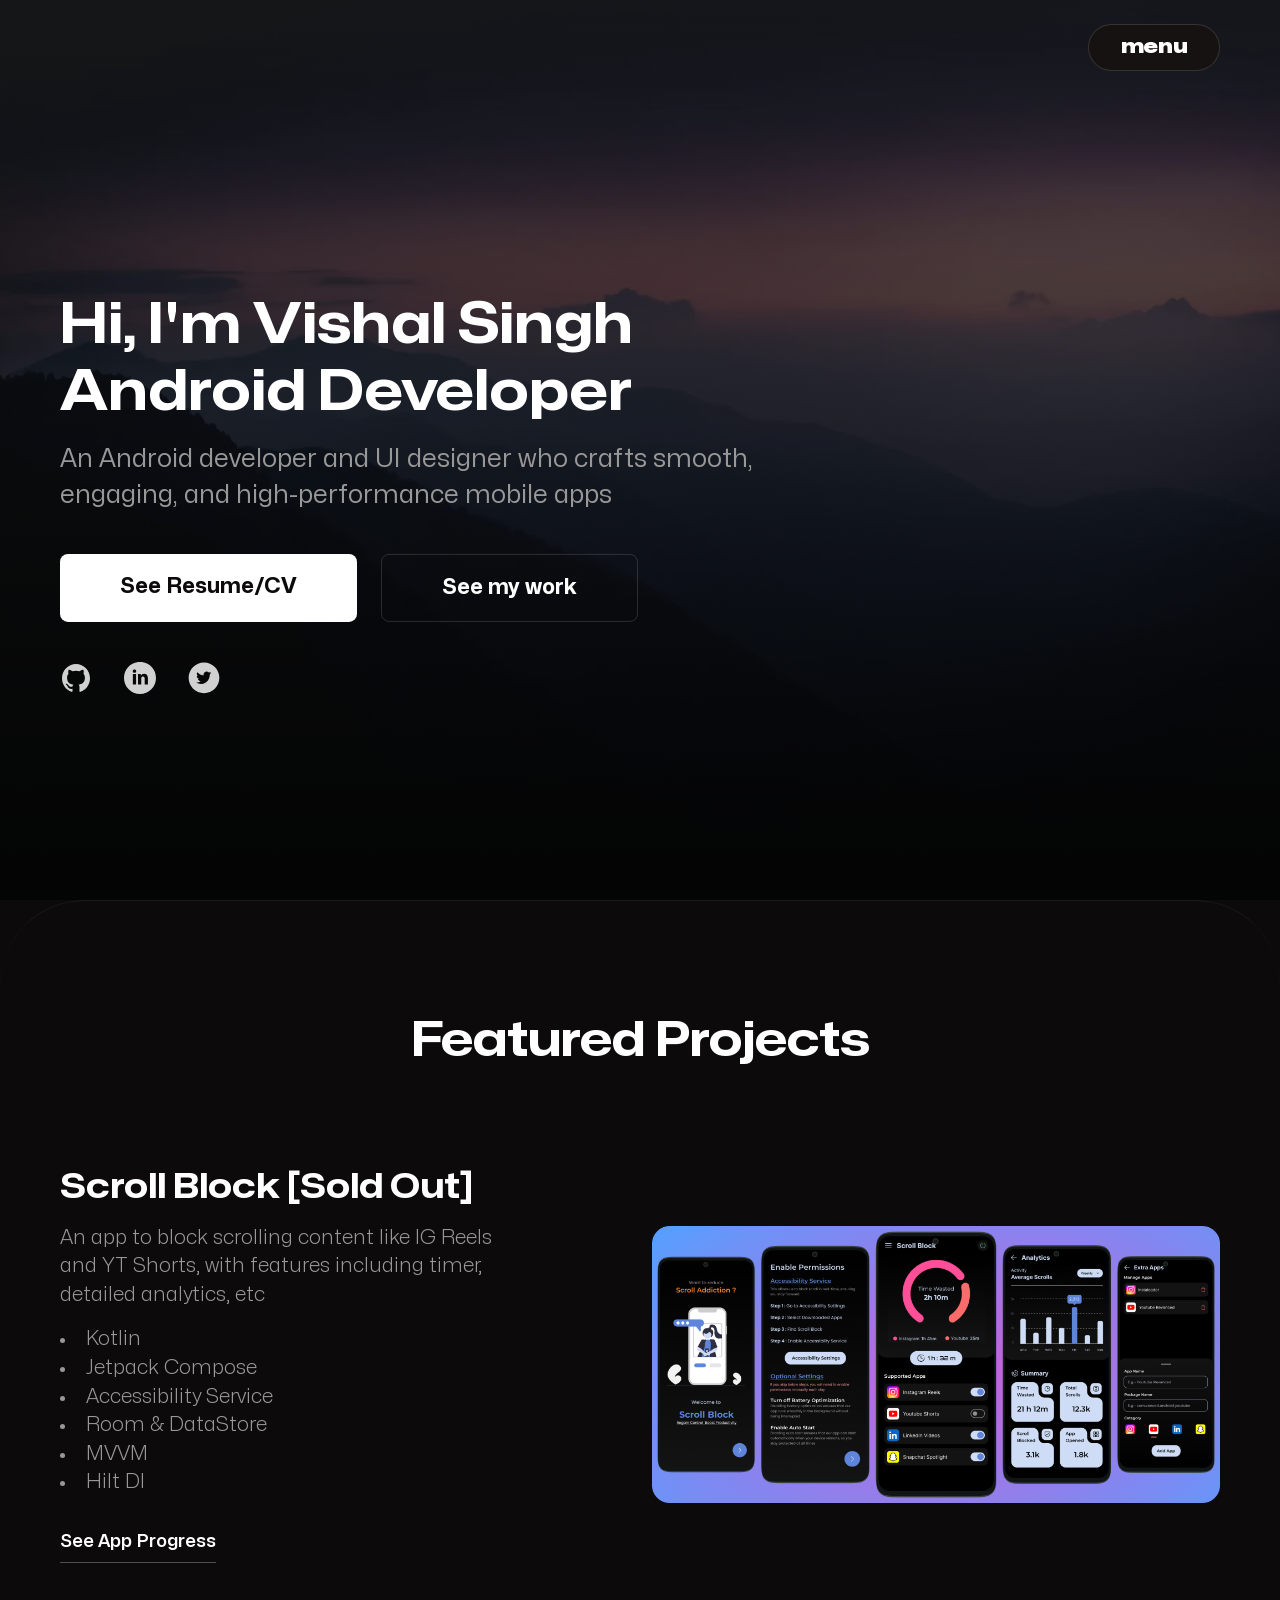
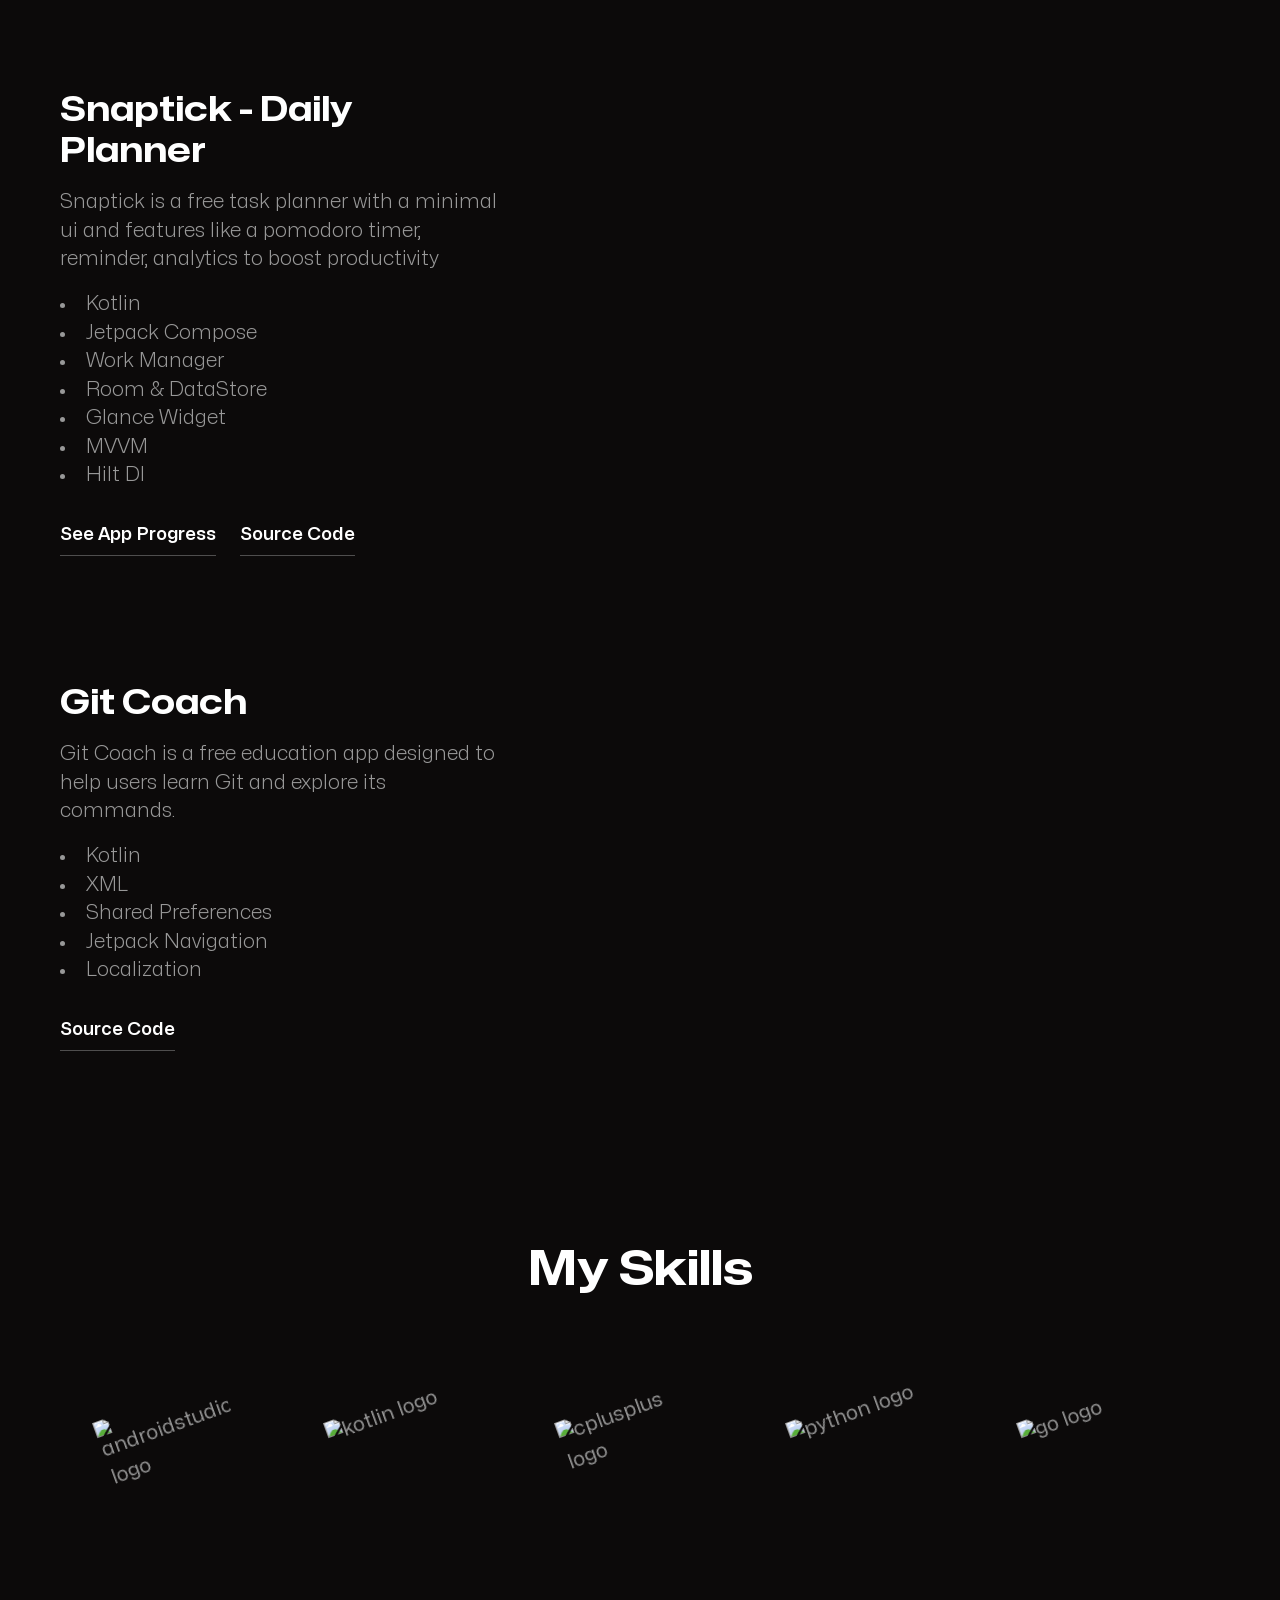
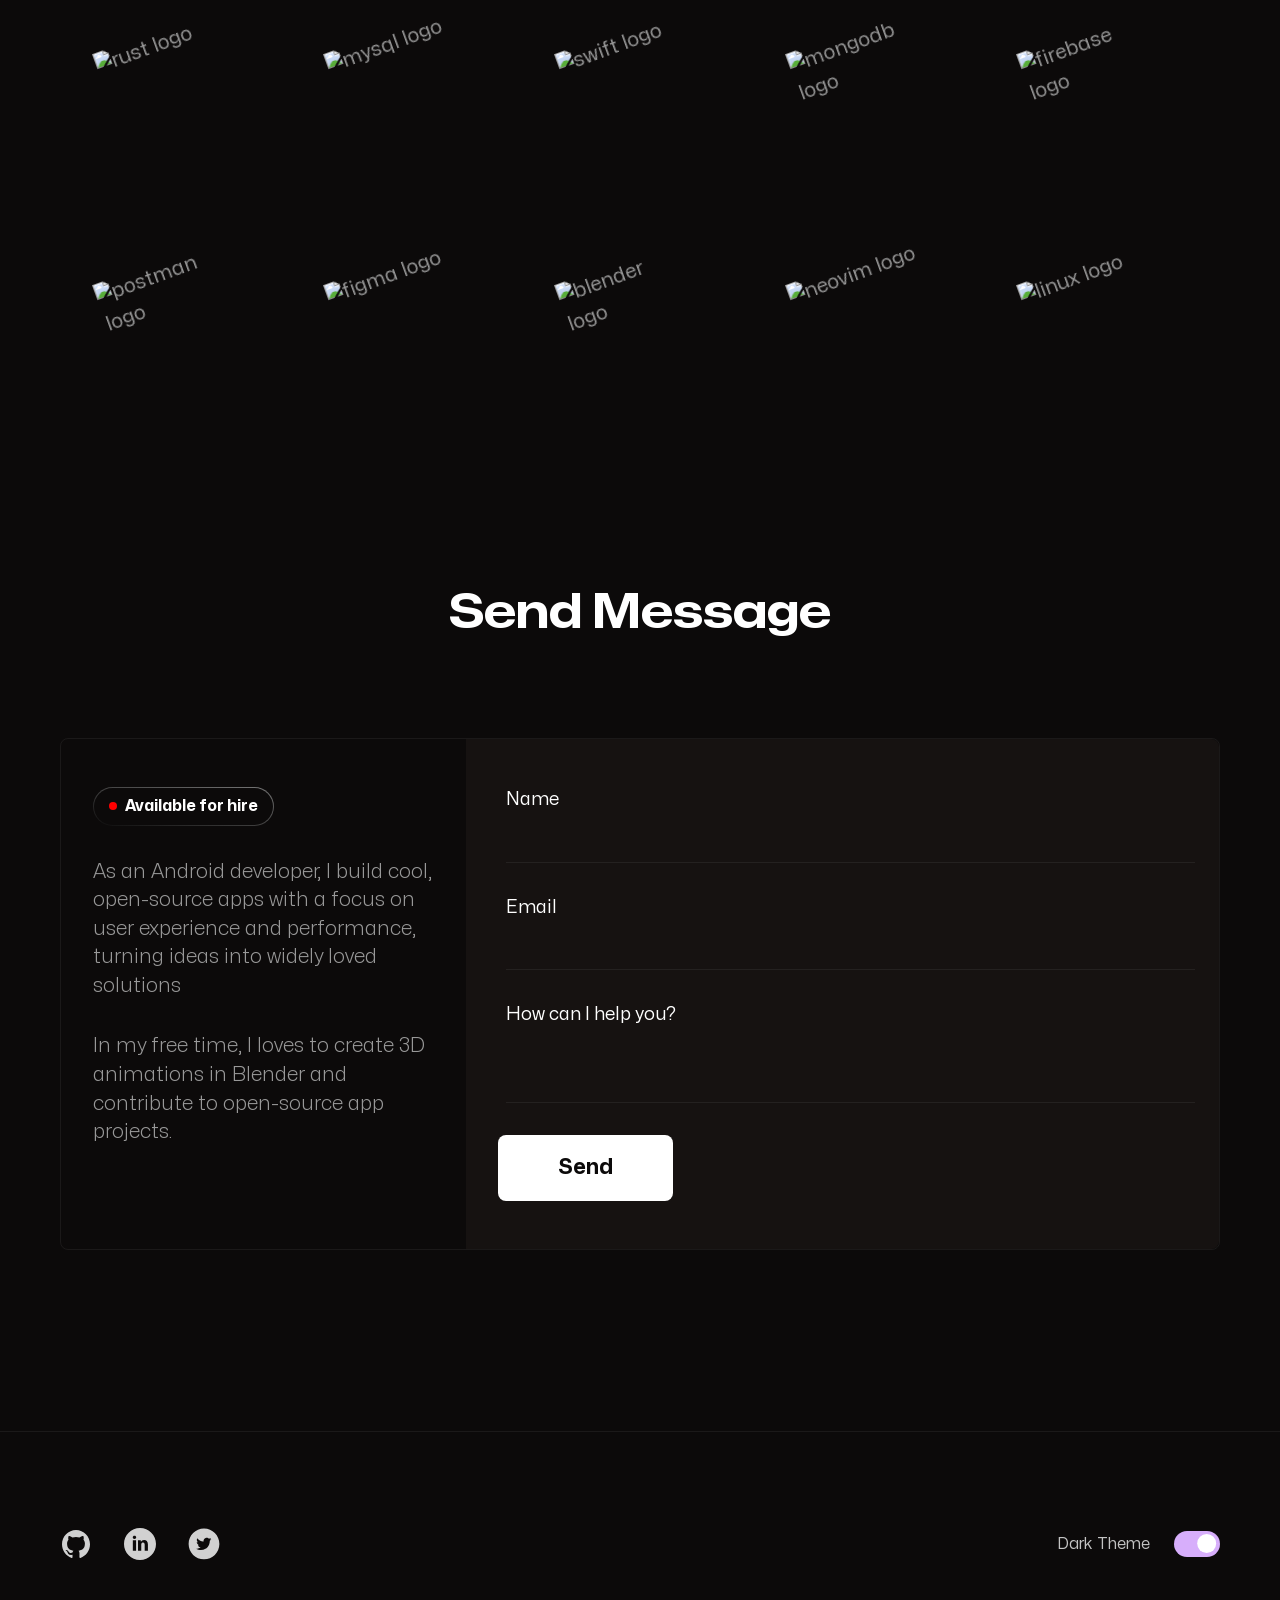
==== index.html @ a9f63077 "fix: social links typo" ====
<!DOCTYPE html>
<html lang="en">

<head>
  <meta charset="UTF-8" />
  <meta http-equiv="X-UA-Compatible" content="IE=edge" />
  <meta name="viewport" content="width=device-width, initial-scale=1.0" />
  <meta name="robots" content="index, follow" />

  <meta name="description"
    content="Welcome to my portfolio website. I'm an Android developer who creates user-friendly and efficient mobile apps. Check out my projects, open-source work, and feel free to contact me for any questions or collaborations" />

  <!-- Google / Search Engine Tags -->
  <meta itemprop="name" content="Vishal Singh's Portfolio">
  <meta itemprop="description"
    content="Welcome to my portfolio website. I'm an Android developer who creates user-friendly and efficient mobile apps. Check out my projects, open-source work, and feel free to contact me for any questions or collaborations">
  <meta itemprop="image" content="assets/images/sharing-card.png">

  <!-- Facebook Meta Tags -->
  <meta property="og:url" content="https://vishal2376.me">
  <meta property="og:type" content="website">
  <meta property="og:title" content="Vishal Singh's Portfolio">
  <meta property="og:description"
    content="Welcome to my portfolio website. I'm an Android developer who creates user-friendly and efficient mobile apps. Check out my projects, open-source work, and feel free to contact me for any questions or collaborations">
  <meta property="og:image" content="assets/images/sharing-card.png">

  <!-- Twitter Meta Tags -->
  <meta name="twitter:card" content="summary_large_image">
  <meta name="twitter:title" content="Vishal Singh's Portfolio">
  <meta name="twitter:description"
    content="Welcome to my portfolio website. I'm an Android developer who creates user-friendly and efficient mobile apps. Check out my projects, open-source work, and feel free to contact me for any questions or collaborations">
  <meta name="twitter:image" content="assets/images/sharing-card.png">

  <link rel="shortcut icon" href="assets/images/favicons.png" type="image/png" />

  <!-- Preloading fonts for better performance -->
  <link rel="preload" href="assets/fonts/Mona-Sans.woff2" as="font" type="font/woff2" crossorigin />

  <link rel="stylesheet" href="style.css" />
  <script src="script.js" defer></script>

  <title>Vishal Singh's Portfolio</title>
</head>

<body>

  <script>
    const theme = localStorage.getItem("theme") || "dark";
    document.body.classList.add(theme);
  </script>

  <header class="header">
    <div class="menu-btn-container">
      <div class="container">
        <button type="button" class="menu-btn">menu</button>
      </div>
    </div>

    <nav class="nav hidden">
      <ol class="nav-items">
        <li class="nav-item"><a href="#">Home</a></li>
        <li class="nav-item"><a href="#work">Featured Projects</a></li>
        <li class="nav-item"><a href="#skills">My Skills</a></li>
        <li class="nav-item"><a href="https://drive.google.com/file/d/1Foq29_DpLwx5C5T_tKDDqcuElbkwkMHK/view?usp=sharing" target="_blank">Resume/CV</a></li>
        <li class="nav-item">
          <a href="#contact" data-focused="last-focused">Contact</a>
        </li>
      </ol>
    </nav>

    <div class="container">
      <div class="header-textbox">
        <h1 class="h1">
          <span>Hi, I'm Vishal Singh</span>
          <span>Android Developer</span>
        </h1>

        <p class="header-text">
          An Android developer and UI designer who crafts smooth, engaging, and high-performance mobile apps
        </p>

        <div class="header-btns">
          <a href="https://drive.google.com/file/d/1Foq29_DpLwx5C5T_tKDDqcuElbkwkMHK/view?usp=sharing" target="_blank" class="btn btn-cta" download>See Resume/CV</a>
          <a href="#work" class="btn btn-secondary">See my work</a>
        </div>
        <p class="header-text">
        <nav>
          <ol class="footer-links">
            <li class="footer-link">
              <a title="GitHub" href="https://github.com/vishal2376" target="_blank" rel="noopener"><img loading="lazy"
                  src="assets/images/social-links/github.svg" alt="GitHub" /></a>
            </li>
            <li class="footer-link">
              <a title="Linkedin" href="https://www.linkedin.com/in/vishal2376/" target="_blank" rel="noopener"><img
                  loading="lazy" src="assets/images/social-links/linkedin.svg" alt="Linkedin" /></a>
            </li>
            <li class="footer-link">
              <a title="Twitter" href="https://x.com/vishal2376" target="_blank" rel="noopener"><img loading="lazy"
                  src="assets/images/social-links/twitter.svg" alt="Twitter" /></a>
            </li>
          </ol>
        </nav>
        </p>
      </div>
    </div>
  </header>

  <main>
    <section class="work">
      <div class="container">
        <h2 class="h2" id="work">Featured Projects</h2>
        <div class="work-boxes">
          <div class="work-box">
            <div class="work-textbox">
              <h3 class="h3">Scroll Block [Sold Out]</h3>
              <p class="work-text">
                An app to block scrolling content like IG Reels and YT Shorts, with features including timer, detailed
                analytics, etc
              </p>
              <ol class="work-technologies">
                <li>Kotlin</li>
                <li>Jetpack Compose</li>
                <li>Accessibility Service</li>
                <li>Room & DataStore</li>
                <li>MVVM</li>
                <li>Hilt DI</li>
              </ol>
              <div class="work-links">
                <a href="https://x.com/scrollblockapp" target="_blank" rel="noopener" class="link">See App Progress</a>
              </div>
            </div>
            <picture class="work-img">
              <img loading="lazy" src="assets/images/work/scrollblock_banner.png" alt="Scroll Block" />
            </picture>
          </div>

          <div class="work-box">
            <div class="work-textbox">
              <h3 class="h3">Snaptick - Daily Planner</h3>
              <p class="work-text">Snaptick is a free task planner with a minimal ui and features like a pomodoro timer,
                reminder, analytics to boost productivity
              </p>
              <ol class="work-technologies">
                <li>Kotlin</li>
                <li>Jetpack Compose</li>
                <li>Work Manager</li>
                <li>Room & DataStore</li>
                <li>Glance Widget</li>
                <li>MVVM</li>
                <li>Hilt DI</li>
              </ol>
              <div class="work-links">
                <a href="https://x.com/snaptickapp" target="_blank" rel="noopener" class="link">See App Progress</a>
                <a href="https://github.com/vishal2376/snaptick" target="_blank" rel="noopener" class="link">Source
                  Code</a>
              </div>
            </div>
            <picture class="work-img">
              <img loading="lazy" src="assets/images/work/snaptick_banner.png" alt="Snaptick" />
            </picture>
          </div>

          <div class="work-box">
            <div class="work-textbox">
              <h3 class="h3">Git Coach</h3>
              <p class="work-text">
                Git Coach is a free education app designed to help users learn Git and explore its commands.
              </p>
              <ol class="work-technologies">
                <li>Kotlin</li>
                <li>XML</li>
                <li>Shared Preferences</li>
                <li>Jetpack Navigation</li>
                <li>Localization</li>
              </ol>
              <div class="work-links">
                <a href="https://github.com/vishal2376/git-coach" target="_blank" rel="noopener" class="link">Source
                  Code</a>
              </div>
            </div>
            <picture class="work-img">
              <img loading="lazy" src="assets/images/work/gitcoach_banner.png" alt="Git Coach" />
            </picture>
          </div>
        </div>
      </div>
    </section>

    <section class="skills">
      <div class="container">
        <h2 class="h2" id="skills">My Skills</h2>
        <div class="skills-imgs">
          <img src="https://skillicons.dev/icons?i=androidstudio" alt="androidstudio logo" class="skills-img"
            loading="lazy" title="Android Studio">
          <img src="https://skillicons.dev/icons?i=kotlin" alt="kotlin logo" class="skills-img" loading="lazy"
            title="Kotlin">
          <img src="https://skillicons.dev/icons?i=cpp" alt="cplusplus logo" class="skills-img" loading="lazy"
            title="C++">
          <img src="https://skillicons.dev/icons?i=py" alt="python logo" class="skills-img" loading="lazy"
            title="Python">
          <img src="https://skillicons.dev/icons?i=go" alt="go logo" class="skills-img" loading="lazy" title="Go">
          <img src="https://skillicons.dev/icons?i=rust" alt="rust logo" class="skills-img" loading="lazy" title="Rust">
          <img src="https://skillicons.dev/icons?i=mysql" alt="mysql logo" class="skills-img" loading="lazy"
            title="MySQL">
          <img src="https://skillicons.dev/icons?i=swift" alt="swift logo" class="skills-img" loading="lazy"
            title="Swift">
          <img src="https://skillicons.dev/icons?i=mongodb" alt="mongodb logo" class="skills-img" loading="lazy"
            title="MongoDB">
          <img src="https://skillicons.dev/icons?i=firebase" alt="firebase logo" class="skills-img" loading="lazy"
            title="Firebase">
          <img src="https://skillicons.dev/icons?i=postman" alt="postman logo" class="skills-img" loading="lazy"
            title="Postman">
          <img src="https://skillicons.dev/icons?i=figma" alt="figma logo" class="skills-img" loading="lazy"
            title="Figma">
          <img src="https://skillicons.dev/icons?i=blender" alt="blender logo" class="skills-img" loading="lazy"
            title="Blender">
          <img src="https://skillicons.dev/icons?i=neovim" alt="neovim logo" class="skills-img" loading="lazy"
            title="Neovim">
          <img src="https://skillicons.dev/icons?i=linux" alt="linux logo" class="skills-img" loading="lazy"
            title="Linux">
        </div>
      </div>
    </section>


    <section class="contact">
      <div class="container">
        <h2 class="h2" id="contact">Send Message</h2>
        <div class="contact-content">
          <div class="contact-textbox">
            <strong href="#" class="hire-alert">
              <span class="indicator"></span>
              Available for hire
            </strong>
            <p class="contact-text">
              As an Android developer, I build cool, open-source apps with a focus on user experience and performance,
              turning ideas into widely loved solutions
            </p>
            <p class="contact-text">
              In my free time, I loves to create 3D animations in Blender and contribute to open-source app projects.
            </p>

          </div>
          <form action="https://formspree.io/f/xldrnpnk" method="POST" class="contact-form">
            <div class="form-field">
              <label for="name">Name</label>
              <input type="text" name="name" id="name" required />
            </div>
            <div class="form-field">
              <label for="email">Email</label>
              <input type="email" name="email" id="email" required inputmode="email" />
            </div>
            <div class="form-field">
              <label for="message">How can I help you?</label>
              <textarea name="message" id="message" required></textarea>
            </div>
            <button type="submit" class="btn btn-cta">Send</button>
          </form>
        </div>
      </div>
    </section>
  </main>

  <footer class="footer">
    <div class="container">
      <div class="footer-content">
        <nav>
          <ol class="footer-links">
            <li class="footer-link">
              <a title="GitHub" href="https://github.com/vishal2376" target="_blank" rel="noopener"><img loading="lazy"
                  src="assets/images/social-links/github.svg" alt="GitHub" /></a>
            </li>
            <li class="footer-link">
              <a title="Linkedin" href="https://www.linkedin.com/in/vishal2376/" target="_blank" rel="noopener"><img
                  loading="lazy" src="assets/images/social-links/linkedin.svg" alt="Linkedin" /></a>
            </li>
            <li class="footer-link">
              <a title="Twitter" href="https://x.com/vishal2376" target="_blank" rel="noopener"><img loading="lazy"
                  src="assets/images/social-links/twitter.svg" alt="Twitter" /></a>
            </li>
          </ol>
        </nav>
        <label class="theme-switch" for="theme-switch">
          <span>Dark Theme</span>
          <input type="checkbox" id="theme-switch" role="switch" />
        </label>
      </div>
    </div>
  </footer>
</body>

</html>
---- style.css ----
/* --------------------------------- */
/* ----- Basic Setup -----*/
/* --------------------------------- */

@font-face {
  font-family: "Mona Sans";
  src: url("assets/fonts/Mona-Sans.woff2") format("woff2 supports variations"),
    url("assets/fonts/Mona-Sans.woff2") format("woff2-variations");
  font-display: swap;
  font-weight: 200 900;
  font-stretch: 75% 125%;
}

:root {
  --h1: 3.5rem;
  --h2: 3rem;
  --h3: 2.145rem;
  --h4: 1.5rem;
  --text-large: 1.6rem;
  --text-medium: 1.275rem;
  --text-small: 1.125rem;

  --gradient-brand: radial-gradient(at 60% 40%,
      rgba(0, 0, 0, 0.95) 0px,
      rgba(0, 0, 0, 0.85) 50%),
    radial-gradient(at 50% 80%, rgba(0, 0, 255, 0.5) 0px, transparent 50%),
    radial-gradient(at 70% 30%, rgba(0, 51, 102, 0.6) 0px, transparent 50%),
    radial-gradient(at 20% 60%, rgba(0, 0, 102, 0.5) 0px, transparent 50%),
    radial-gradient(at 80% 10%, rgba(0, 102, 204, 0.4) 0px, transparent 50%),
    radial-gradient(at 40% 50%, rgba(0, 153, 255, 0.4) 0px, transparent 50%),
    radial-gradient(at 60% 20%, rgba(0, 76, 153, 0.5) 0px, transparent 50%);
  --easing: cubic-bezier(0.86, 0, 0.07, 1);


  --site-max-width: 1280px;
  --gutter-nano: 0.5rem;
  --gutter-micro: 1rem;
  --gutter-x-small: 1.5rem;
  --gutter-small: 2rem;
  --gutter-medium: 2.5rem;
  --gutter-large: 3rem;
  --gutter-x-large: 6rem;
  --gutter-huge: 12rem;

  --scroll-padding: 4.375rem;
  --radius: 85px;
}

body.dark {
  --bg-color-primary: #0c0a0a;
  --bg-color-secondary: #161211;
  --important: #fff;
  --sub: #c3c3c3;
  --body: #989898;
  --border: #c0c0c015;
  --border-dark: #c0c0c02f;
  --gradient-border: linear-gradient(to left bottom, #777, #0e0d0d);
  --shadow: 0 1rem 1rem #00000040;
}

body.light {
  --bg-color-primary: #fbfbfb;
  --bg-color-secondary: #ffffff;
  --important: #000;
  --sub: #111;
  --body: #585b63;
  --border: #62626234;
  --border-dark: #5e5e5e1f;
  --gradient-border: linear-gradient(to left bottom, #000000c6, #0e0d0d00);
  --shadow: 0 1rem 1rem rgba(0, 0, 0, 0.25);
}

*,
*::after,
*::before {
  margin: 0;
  padding: 0;
  box-sizing: inherit;
}

html {
  font-family: "Mona Sans", sans-serif;
  box-sizing: border-box;
  scroll-padding-top: var(--scroll-padding);
}

@media (max-width: 1200px) {
  html {
    font-size: 90%;
  }
}

@media (max-width: 645px) {
  html {
    font-size: 80%;
  }
}

body {
  font-size: var(--text-medium);
  color: var(--body);
  background-color: var(--bg-color-primary);
  line-height: 1.4;
  text-rendering: optimizeLegibility;
  overflow-x: hidden;
}

/* Improve media defaults */

picture,
svg,
img {
  display: block;
  max-inline-size: 100%;
  object-fit: contain;
}

textarea {
  resize: none;
}

/* --------------------------------- */
/* ----- Typography -----*/
/* --------------------------------- */

input,
textarea,
button {
  font: inherit;
}

p,
h1,
h2,
h3,
.h4 {
  overflow-wrap: break-word;
}

h1,
h2,
h3,
.h4 {
  font-stretch: 125%;
  line-height: 1.2;
  color: var(--important);
}

.h1 {
  font-size: var(--h1);
}

.h2 {
  font-size: var(--h2);
  text-align: center;
}

.h3 {
  font-size: var(--h3);
}

.h4 {
  font-size: var(--h4);
}

@media (max-width: 845px) {
  :root {
    --h1: 2.845rem;
    --h2: 2.45rem;
    --h3: 1.85rem;
  }
}

@media (max-width: 700px) {
  :root {
    --h1: 2.545rem;
  }
}

@media (max-width: 545px) {
  :root {
    --h1: 2.4rem;
    --text-large: 1.5rem;
  }
}

@media (max-width: 485px) {
  :root {
    --h1: 2.145rem;
    --h2: 1.875rem;
    --h3: 1.6rem;
    --text-large: 1.345rem;
  }
}

/* --------------------------------- */
/* ----- Utilities -----*/
/* --------------------------------- */

/* Center and constrain the width of page sections */

.container {
  max-inline-size: var(--site-max-width);
  margin-inline: auto;
}

@media (max-width: 1375px) {
  :root {
    --site-max-width: 1160px;
  }
}

@media (max-width: 1275px) {
  .container {
    padding-inline: var(--gutter-small);
  }
}

@media (max-width: 1200px) {
  .container {
    padding-inline: var(--gutter-medium);
  }
}

@media (max-width: 575px) {
  .container {
    padding-inline: var(--gutter-small);
  }
}

/* disable scroll when menu is opened */

.lock-screen {
  overflow-y: hidden;
}

/* hides visually and removes from accessibility tree  */

.hidden {
  visibility: hidden;
  transform: translateX(-100%);
}

.transform {
  transform: translateY(6rem);
  opacity: 0;
}

.shown {
  transition: 0.1s;
  color: lightgrey;
}

/* --------------------------------- */
/* ----- Components -----*/
/* --------------------------------- */

.btn {
  font-size: 1.35rem;
  font-weight: 700;
  text-decoration: none;
  text-align: center;
  padding: 18px 60px;
  border-radius: var(--gutter-nano);
  transition: 0.3s all ease-in-out;
  cursor: pointer;
}

@media (max-width: 700px) {
  .btn {
    padding: 16px 48px;
  }
}

@media (max-width: 485px) {
  .btn {
    font-size: 1.2rem;
    padding: 14px 38px;
  }
}

.btn-cta {
  color: var(--bg-color-primary);
  background-color: var(--important);
}

body.dark .btn-cta:hover,
body.dark .btn-cta:focus {
  box-shadow: #ffffff40 0 0 0 var(--gutter-nano);
}

body.light .btn-cta:hover,
body.light .btn-cta:focus {
  box-shadow: #07070733 0 0 0 var(--gutter-nano);
}

.btn-secondary {
  border: 1px solid var(--border-dark);
  color: var(--important);
}

.btn-secondary:hover,
.btn-secondary:focus {
  border-color: var(--important);
}

.link {
  display: inline-block;
  font-weight: 600;
  font-size: var(--text-small);
  padding: var(--gutter-nano) 0;
  text-decoration: none;
  color: var(--important);
  position: relative;
}

.link::after,
.link::before {
  content: "";
  width: 100%;
  height: 1px;
  margin-block-start: var(--gutter-nano);
  position: absolute;
  bottom: -1px;
  left: 0;
  transition: 300ms;
}

body.dark .link::before {
  background-color: #d3d3d357;
}

body.dark .link::after {
  background-color: white;
}

body.light .link::before {
  background-color: lightgray;
}

body.light .link::after {
  background-color: black;
}

.link::after {
  background-color: white;
  transform-origin: left;
  transform: scaleX(0);
}

.link:hover::after,
.link:focus::after {
  transform: scaleX(1);
}

/* --------------------------------- */
/* ----- Layout -----*/
/* --------------------------------- */

section:not(:first-child) {
  padding-block-start: var(--gutter-huge);
}

section:first-child {
  padding-block-start: 7rem;
}

@media (max-width: 885px) {
  :root {
    --gutter-huge: 8rem;
    --gutter-x-large: 4rem;
  }
}

main {
  border-top: 1px solid var(--border);
  border-top-left-radius: var(--radius);
  border-top-right-radius: var(--radius);
  background-color: var(--bg-color-primary);
  transform: translateY(calc(-1 * var(--radius)));
}

@media (max-width: 1185px) {
  :root {
    --radius: 45px;
  }
}

/* --------------------------------- */
/* ----- Menu Button -----*/
/* --------------------------------- */

.menu-btn-container {
  position: fixed;
  width: 100%;
  top: var(--gutter-x-small);
  left: 0;
  z-index: 4;
}

.menu-btn {
  display: block;
  margin-inline-start: auto;
  border: 1px solid var(--border-dark);
  inline-size: 132px;
  padding-block: var(--gutter-nano);
  border-radius: var(--gutter-large);
  text-decoration: none;
  background-color: var(--bg-color-secondary);
  color: var(--important);
  cursor: pointer;
}

.menu-btn,
.nav-items a {
  font-stretch: 125%;
  font-weight: 900;
}

/* --------------------------------- */
/* ----- Navigation -----*/
/* --------------------------------- */

.nav {
  min-block-size: 100vh;
  position: fixed;
  width: 100%;
  background-color: #ff5e99;
  background-image: var(--gradient-brand);
  transition: 450ms var(--easing);
  z-index: 3;
}

.nav-items {
  position: absolute;
  top: 50%;
  left: 15%;
  transform: translateY(-50%) translateX(-15%);
  list-style-type: none;
}

.nav-item:not(:last-child) {
  margin-block-end: var(--gutter-x-small);
}

.nav-item a {
  display: inline-block;
  font-size: var(--h2);
  text-decoration: none;
  color: #fff;
}

.nav-item a::after {
  content: "";
  display: block;
  block-size: var(--gutter-nano);
  width: 100%;
  transform: scale(0);
  transform-origin: left;
  background-color: white;
  transition: transform 250ms var(--easing);
}

.nav-item a:hover::after,
.nav-item a:focus::after {
  transform: scale(1);
}

/* --------------------------------- */
/* ----- Header -----*/
/* --------------------------------- */

.header {
  min-block-size: calc(100vh + var(--radius));
  background-attachment: fixed;
  background-size: cover;
  background-position: center;
  background-repeat: no-repeat;
  position: relative;
}

body.dark .header {
  background-image: linear-gradient(#0000008b, #000000e6),
    url("assets/images/hero-bg.webp");
}

body.light .header {
  background-image: linear-gradient(#ffffffa2, #ffffffe6),
    url("assets/images/hero-bg-light.webp");
}

.header-textbox {
  position: absolute;
  top: 50%;
  transform: translateY(-50%);
}

.h1 span {
  display: block;
}

.header-text {
  font-size: var(--text-large);
  font-weight: 400;
  max-inline-size: 745px;
  margin-block-start: var(--gutter-micro);
  margin-block-end: var(--gutter-medium);
}

@media (max-width: 1200px) {
  .header-text {
    max-inline-size: 685px;
  }
}

@media (max-width: 845px) {
  .header-text {
    max-inline-size: 585px;
  }
}

.header-btns {
  display: inline-flex;
  gap: var(--gutter-x-small);
}

@media (max-width: 400px) {
  .header-textbox {
    left: 0;
    text-align: center;
    padding-inline: 0.6rem;
  }

  .header-btns {
    flex-direction: column;
    width: 80%;
  }
}

/* --------------------------------- */
/* ----- Clients -----*/
/* --------------------------------- */

.logos {
  display: flex;
  justify-content: space-around;
  align-items: flex-start;
  padding-block-start: var(--gutter-x-large);
}

@media (max-width: 885px) {
  .logos {
    padding-block-start: calc(var(--gutter-x-large) + var(--gutter-x-large) - 2rem);
  }
}

.logo-group {
  display: flex;
  flex-direction: column;
  align-items: center;
  justify-content: center;
  position: relative;
}

.logo {
  position: absolute;
  top: 0;
  max-block-size: 60px;
  max-inline-size: 150px;
  transition: all 2.4s cubic-bezier(0.25, 1, 0.5, 1);
}

@media (max-width: 845px) {
  .logo {
    max-inline-size: 100px;
  }

  .logo-group:last-child {
    display: none;
  }
}

@media (max-width: 400px) {
  .logo {
    max-inline-size: 85px;
  }
}

.logo.hide {
  opacity: 0;
}

.logo.to-top {
  transform: scale(0.4) translateY(-150px);
}

.logo.to-bottom {
  transform: scale(0.4) translateY(150px);
}

body.dark .logo {
  filter: invert(97%) grayscale(100%) opacity(0.6);
}

body.light .logo {
  filter: grayscale(100%) opacity(0.6);
}

/* --------------------------------- */
/* ----- Work -----*/
/* --------------------------------- */

.work-boxes {
  padding-block-start: var(--gutter-x-large);
}

.work-box {
  display: flex;
  justify-content: space-between;
  align-items: center;
}

@media (max-width: 1045px) {
  .work-boxes {
    max-inline-size: fit-content;
    margin-inline: auto;
  }

  .work-box {
    flex-direction: column-reverse;
    align-items: flex-start;
  }

  .work-img {
    margin-block-end: var(--gutter-medium);
  }
}

.work-box:not(:last-child) {
  margin-block-end: var(--gutter-huge);
}

@media (max-width: 1285px) {
  .work-box:not(:last-child) {
    margin-block-end: 8rem;
  }
}

.work-img,
.work-textbox {
  flex-basis: 49%;
}

.work-img {
  max-inline-size: 785px;
  transition: 0.6s all;
}

body.light .work-img {
  box-shadow: var(--shadow);
}

.work-textbox {
  max-inline-size: 445px;
}

@media (max-width: 885px) {
  .work h2 {
    margin-block-start: 45px;
  }
}

@media (max-width: 485px) {
  .work h2 {
    margin-block-start: 0;
  }
}

.work-text {
  margin-block: var(--gutter-micro);
}

.work-technologies {
  list-style-position: inside;
  list-style-type: disc;
  margin-block-end: var(--gutter-x-small);
}

.work-links {
  display: inline-flex;
  align-items: center;
  gap: var(--gutter-x-small);
}

.work-links img {
  block-size: 28px;
  inline-size: 28px;
}

body.dark .work-links img {
  filter: invert(1);
}

/* Github icon */

.work-links>a:last-child {
  transition: 0.3s transform ease-in;
}

.work-links>a:last-child:hover,
.work-links>a:last-child:focus {
  transform: scale(1.1);
}

.work-text,
.contact-text,
.work-technologies {
  font-weight: 300;
}

.work-textbox h3,
.work-text,
.work-technologies,
.work-links {
  --delay: 0.2s;
  animation: slide-up 0.6s cubic-bezier(0.16, 1, 0.3, 1) both;
  animation-play-state: paused;
}

.work-text {
  animation-delay: var(--delay);
}

.work-technologies {
  animation-delay: calc(var(--delay) * 1.5);
}

.work-links {
  animation-delay: calc(var(--delay) * 2);
}

@keyframes slide-up {
  from {
    transform: translateY(45px);
    opacity: 0;
  }

  to {
    transform: none;
    opacity: 1;
  }
}

/* --------------------------------- */
/* ----- Skills -----*/
/* --------------------------------- */
/* Styles for rotating and bouncing on hover */
.skills-img {
  --delay: 0.2s;
  transition: transform 0.5s ease, box-shadow 0.3s ease;
  transform-origin: center;
  transform: rotate(-20deg);
  will-change: transform;
}

.skills-img:hover {
  animation: ease-in 1s cubic-bezier(0.16, 1, 0.3, 1) both;
  transform: rotate(-360deg);
}

.skills-imgs {
  display: flex;
  flex-flow: row wrap;
  justify-content: center;
  gap: var(--gutter-x-large);
  padding-block-start: var(--gutter-x-large);
}

.skills-img {
  block-size: 135px;
  inline-size: 135px;
}

@media (max-width: 1100px) {
  .skills-img {
    block-size: 100px;
    inline-size: 100px;
  }
}

@media (max-width: 810px) {
  .skills-img {
    block-size: 85px;
    inline-size: 85px;
  }
}

@media (max-width: 675px) {
  .skills-imgs {
    gap: var(--gutter-large);
  }

  .skills-img {
    block-size: 70px;
    inline-size: 70px;
  }
}

@media (max-width: 340px) {
  .skills-img {
    block-size: 55px;
    inline-size: 55px;
  }
}

/* --------------------------------- */
/* ----- Contact -----*/
/* --------------------------------- */

.contact-content {
  display: grid;
  grid-template-columns: minmax(245px, 35%) 1fr;
  margin-block: var(--gutter-x-large);
  border: 1px solid var(--border);
  border-radius: var(--gutter-nano);
}

@media (max-width: 1032px) {
  .contact-content {
    display: flex;
    flex-direction: column-reverse;
    max-inline-size: 845px;
    margin-inline: auto;
  }
}

.contact-textbox,
.contact-form {
  padding: var(--gutter-large) var(--gutter-small);
}

.hire-alert {
  display: inline-flex;
  align-items: center;
  gap: var(--gutter-nano);
  font-size: initial;
  padding: var(--gutter-nano) var(--gutter-micro);
  border-radius: var(--gutter-small);
  position: relative;
  z-index: 1;
  margin-block-end: var(--gutter-small);
  color: var(--important);
}

.hire-alert::before,
.hire-alert::after {
  content: "";
  position: absolute;
  inset: 0;
  border-radius: inherit;
}

.hire-alert::after {
  background-image: var(--gradient-border);
  z-index: -2;
}

.hire-alert::before {
  background-color: var(--bg-color-primary);
  inset: 1px;
  z-index: -1;
}

.indicator {
  display: inline-block;
  block-size: var(--gutter-nano);
  inline-size: var(--gutter-nano);
  border-radius: 50%;
  background-color: red;
  animation: blink 550ms alternate infinite var(--easing);
}

@keyframes blink {
  100% {
    opacity: 0;
  }
}

.contact-text {
  margin-block-end: var(--gutter-small);
}

.signatures {
  inline-size: 150px;
}

body.light .signatures {
  filter: invert(1);
}

.contact-form {
  background-color: var(--bg-color-secondary);
  border-top-right-radius: var(--gutter-nano);
  border-bottom-right-radius: var(--gutter-nano);
}

.form-field label,
.form-field input,
.form-field textarea {
  display: block;
  width: 100%;
}

.form-field label {
  color: var(--important);
}

.form-field input,
.form-field textarea {
  font-size: var(--text-small);
  color: var(--sub);
  border: none;
  outline: none;
  border-bottom: 1px solid var(--border);
  background-color: transparent;
}

.form-field input:focus,
.form-field textarea:focus {
  border-color: #888;
}

.form-field input,
.form-field textarea {
  margin-block-end: var(--gutter-small);
  padding: var(--gutter-nano);
  margin-inline: var(--gutter-nano);
}

.form-field label {
  font-size: var(--text-small);
  margin-block-end: var(--gutter-nano);
  margin-inline-start: var(--gutter-nano);
}

.contact-form button[type="submit"] {
  border: none;
}

/* --------------------------------- */
/* ----- Footer -----*/
/* --------------------------------- */

.footer {
  border-top: 1px solid var(--border);
  padding-block: var(--gutter-x-large);
}

.footer-content {
  display: flex;
  align-items: center;
  justify-content: space-between;
}

@media (max-width: 875px) {
  .footer-content {
    flex-direction: column-reverse;
    gap: var(--gutter-small);
  }

  .footer-text {
    text-align: center;
  }
}

.footer-text {
  font-size: var(--text-small);
}

.footer-text a {
  color: var(--sub);
}

.footer-links {
  display: flex;
  gap: var(--gutter-small);
  list-style-type: none;
}

@media (max-width: 1040px) {
  .footer-links {
    gap: var(--gutter-micro);
  }
}

@media (max-width: 875px) {
  .footer-links {
    justify-content: center;
  }
}

.footer-link img {
  block-size: 32px;
  inline-size: 32px;
}

.footer-link a {
  opacity: 0.875;
  transition: 225ms ease-in opacity;
}

.footer-link a:hover {
  opacity: 1;
}

body.dark .footer-link img {
  filter: invert(1);
}

.theme-switch {
  /* Track */

  --track-size: calc(var(--thumb-size) * 2);
  --track-padding: 0.225rem;
  --track-inactive: hsl(80 0% 80%);
  --track-active: #d7aefb;

  --track-color-inactive: var(--track-inactive);
  --track-color-active: var(--track-active);

  /* Thumb */

  --thumb-position: 0%;
  --thumb-size: 1.2rem;
  --thumb: hsl(0 0% 100%);
  --thumb-highlight: hsla(0, 0%, 0%, 0.056);

  --thumb-color: var(--thumb);
  --thumb-color-highlight: var(--thumb-highlight);
}

.theme-switch {
  display: flex;
  align-items: center;
  gap: 2ch;
  user-select: none;
  -webkit-tap-highlight-color: transparent;
}

.theme-switch>span,
.theme-switch>input {
  cursor: pointer;
}

.theme-switch span {
  font-size: 1rem;
  color: var(--sub);
}

.theme-switch>input {
  -webkit-appearance: none;
  -moz-appearance: none;
  appearance: none;
  box-sizing: content-box;
  inline-size: var(--track-size);
  block-size: var(--thumb-size);
  padding: var(--track-padding);
  background-color: var(--track-color-inactive);
  border-radius: var(--track-size);
}

.theme-switch>input::after {
  display: block;
  content: "";
  inline-size: var(--thumb-size);
  block-size: var(--thumb-size);
  background-color: var(--thumb-color);
  border-radius: 50%;
  transform: translateX(var(--thumb-position));
  transition: 500ms all cubic-bezier(0.45, 0.05, 0.22, 1.3);
}

input:checked {
  --thumb-position: 100%;
  background-color: var(--track-active);
}
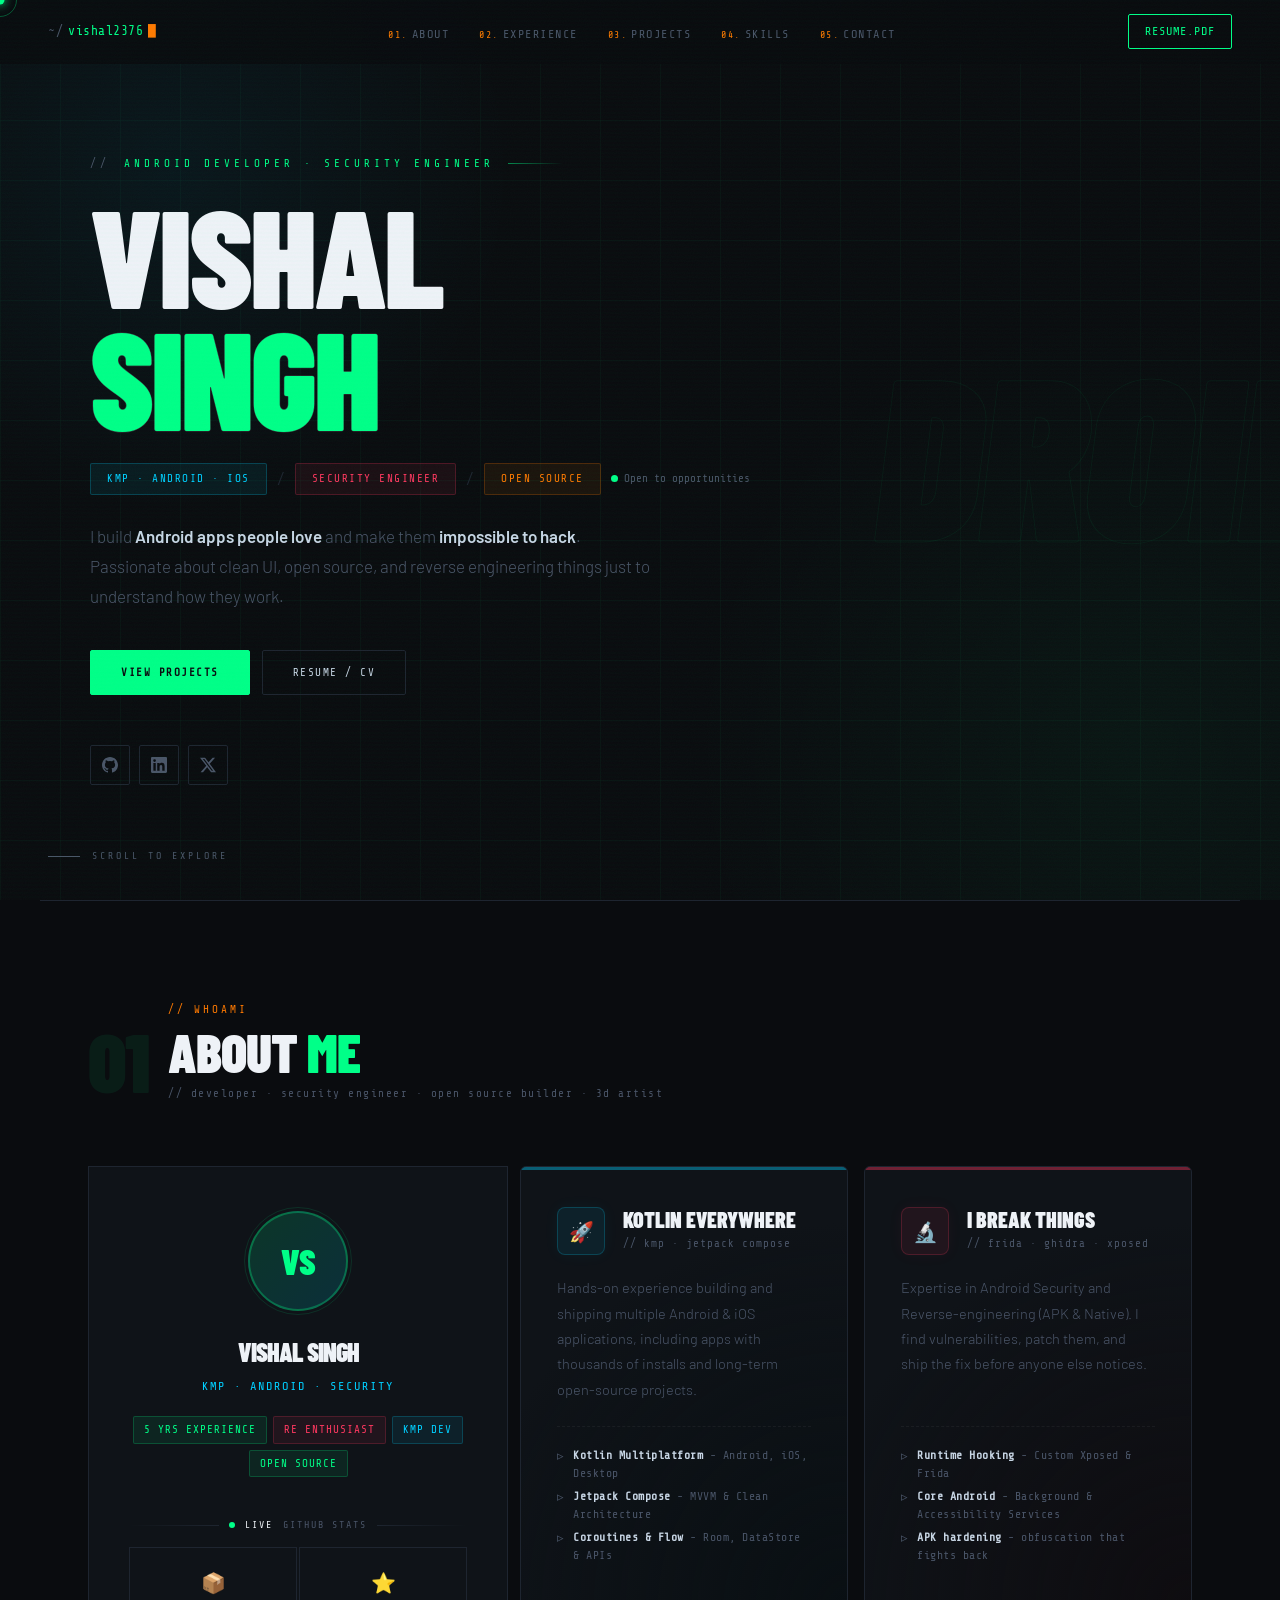
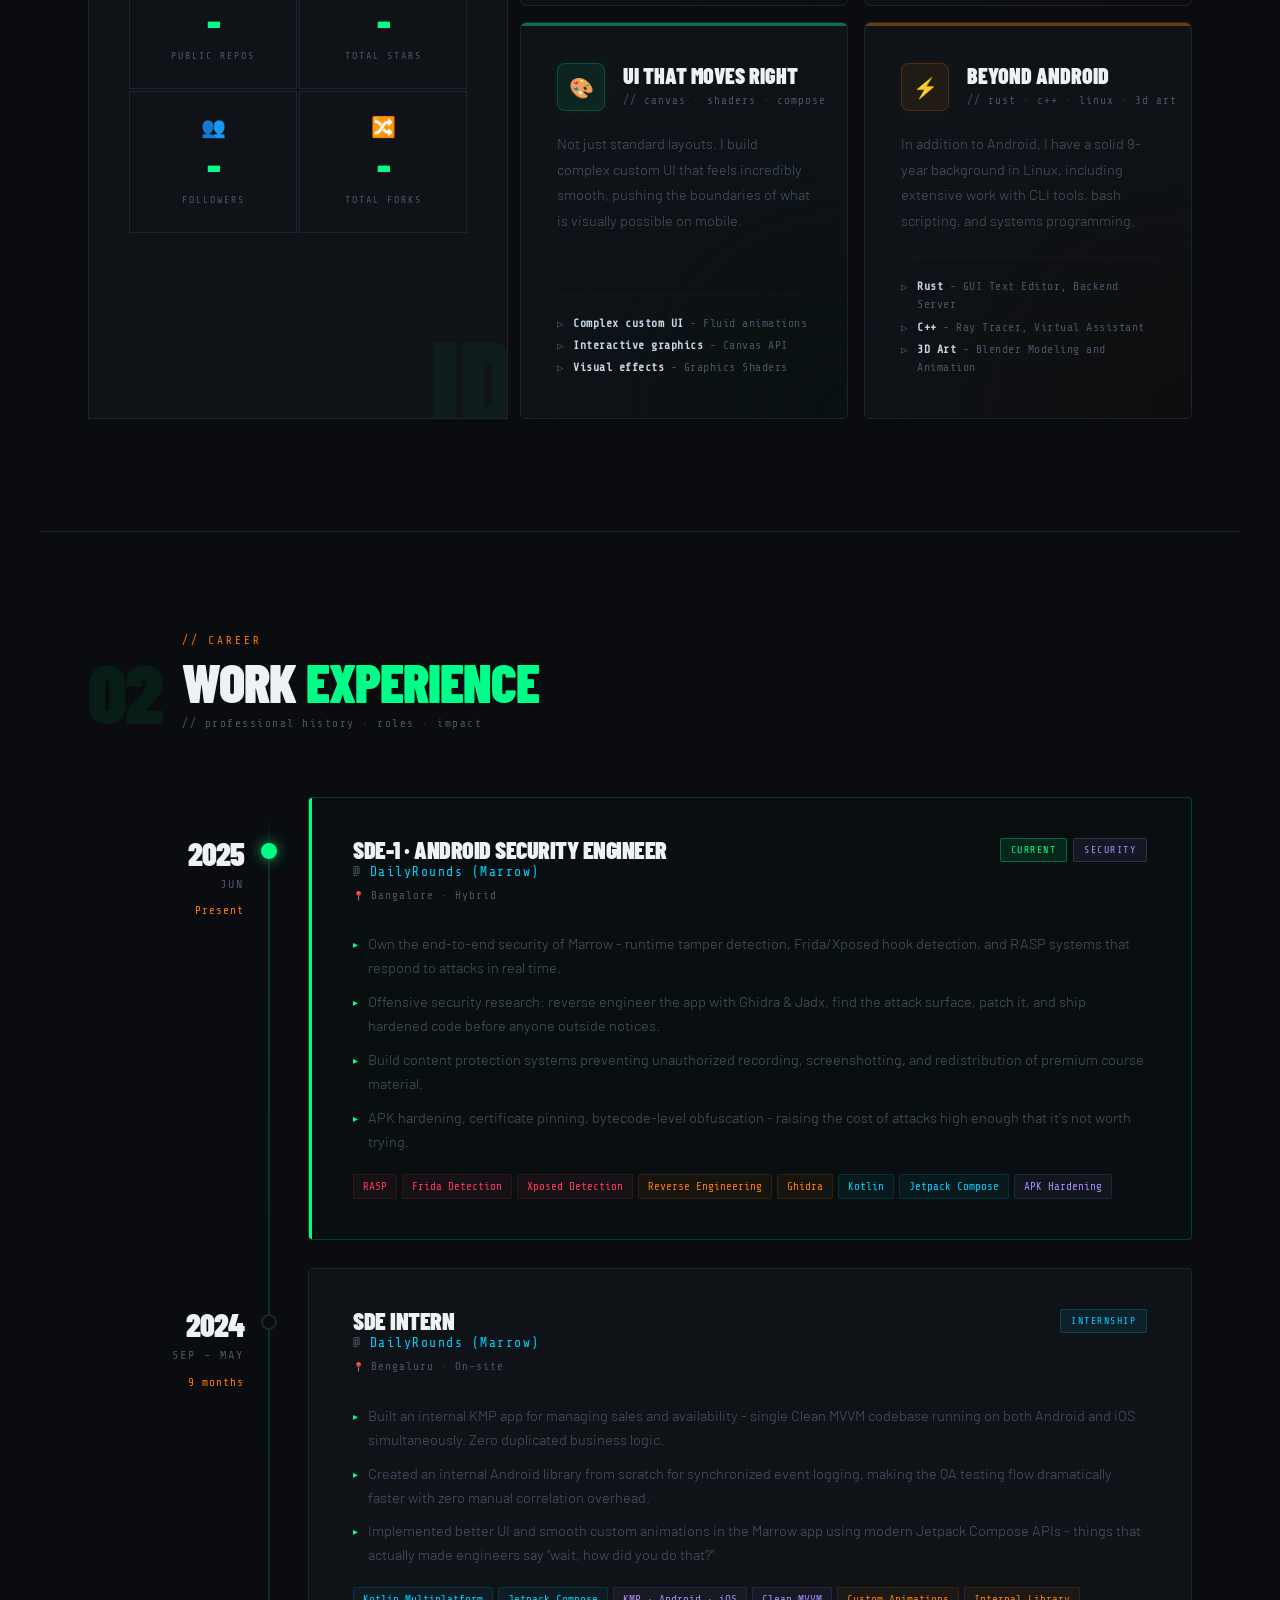
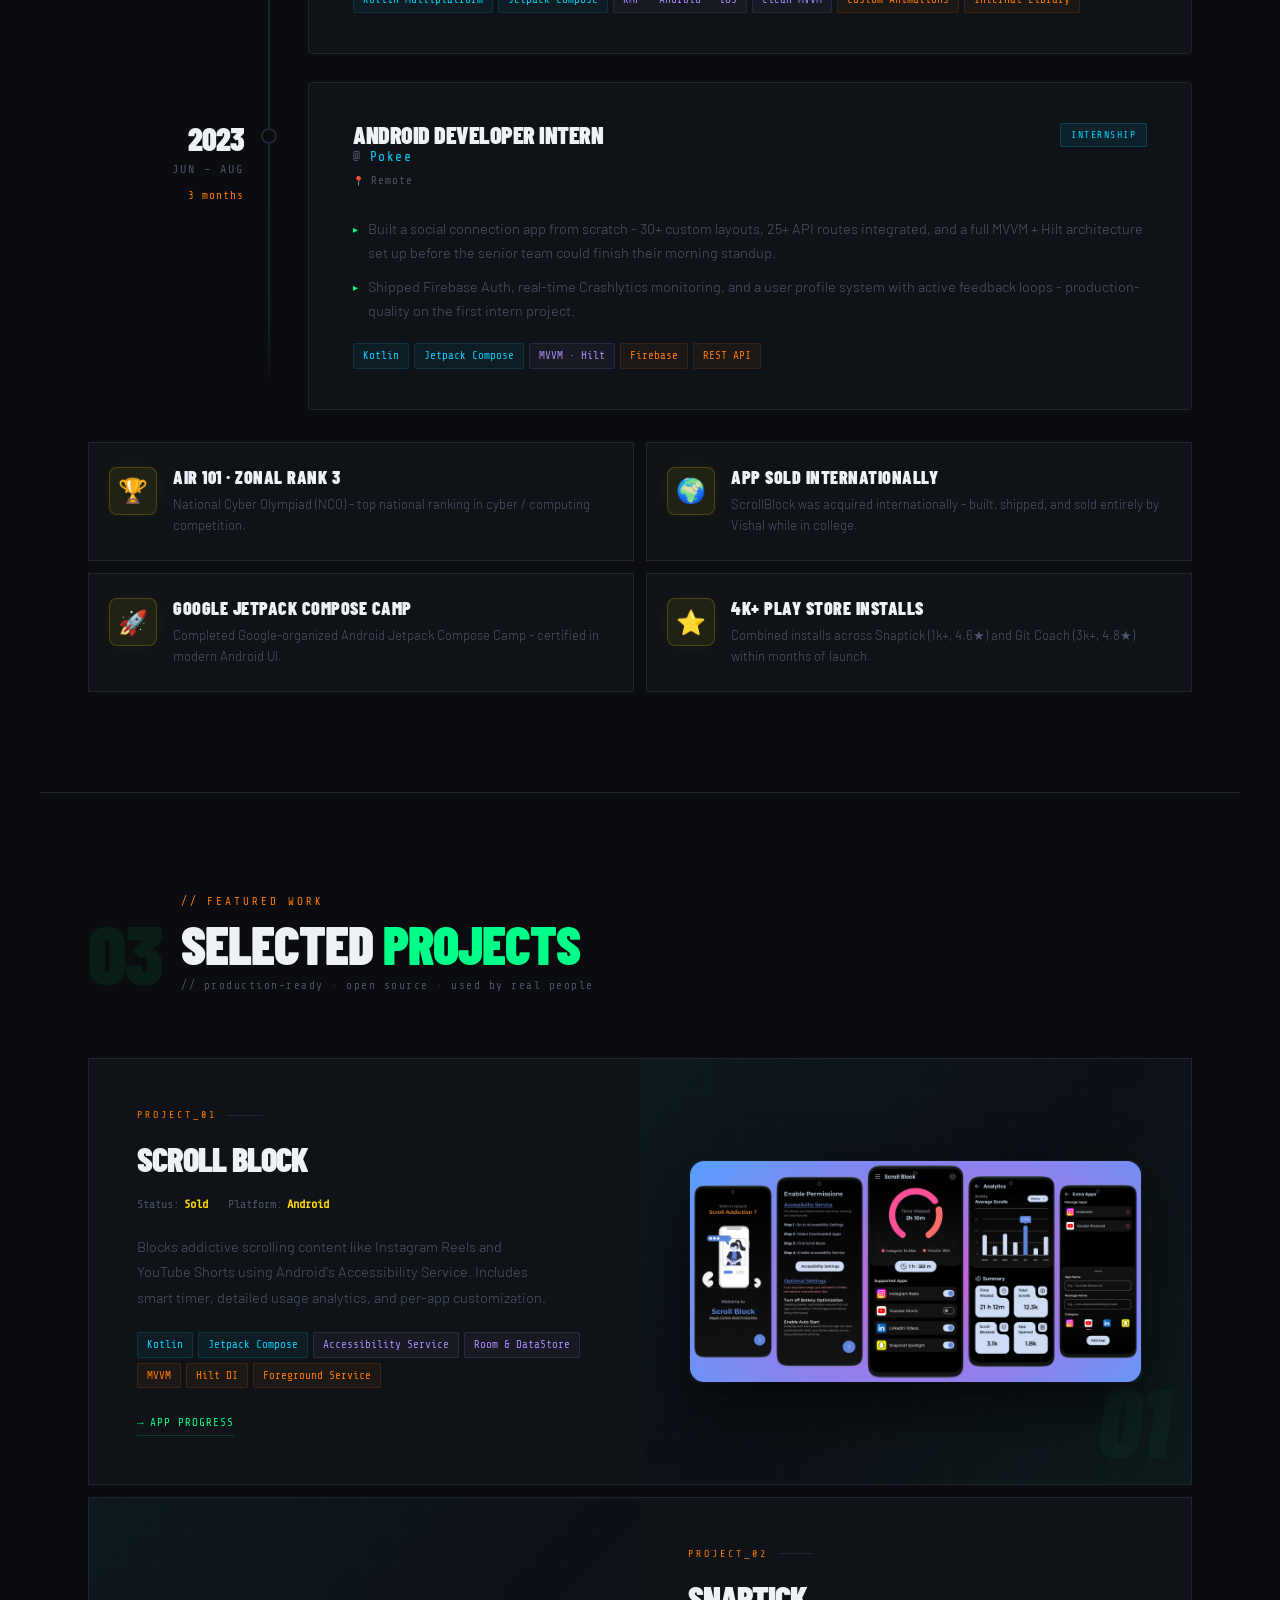
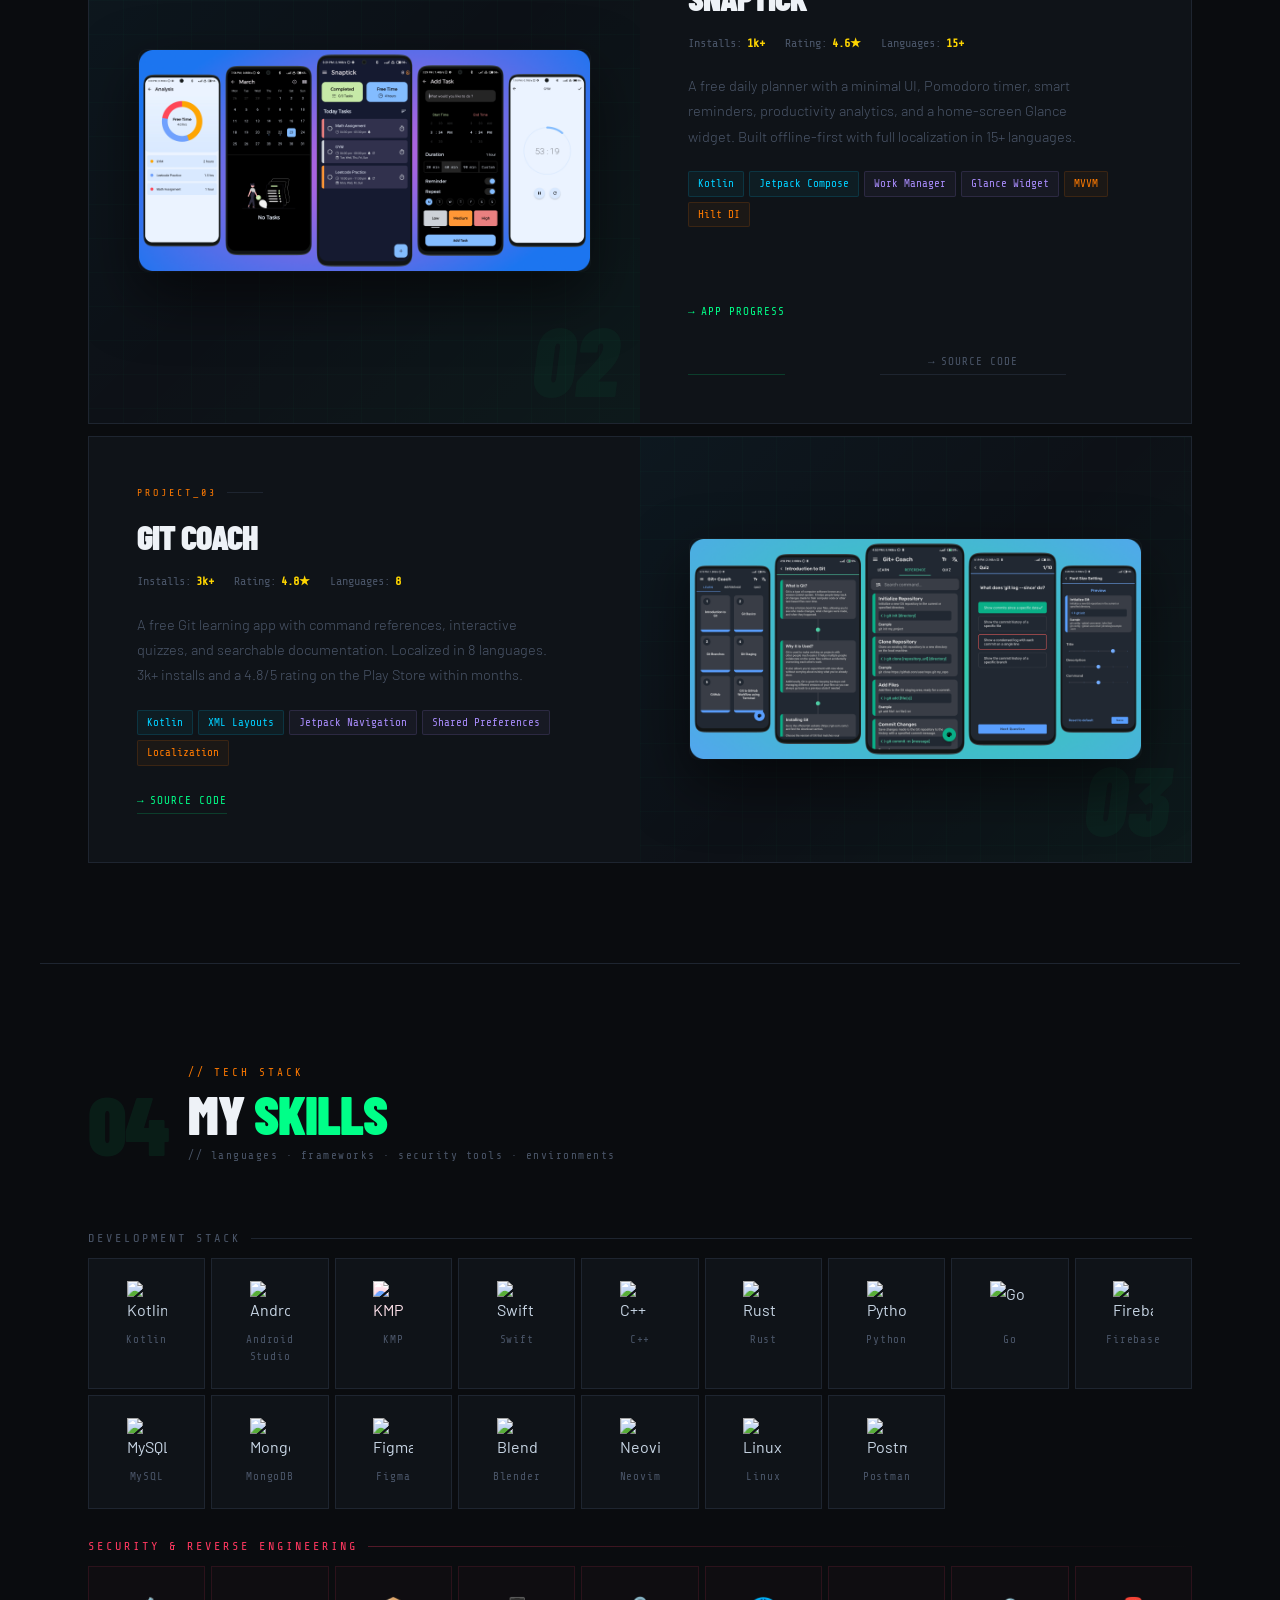
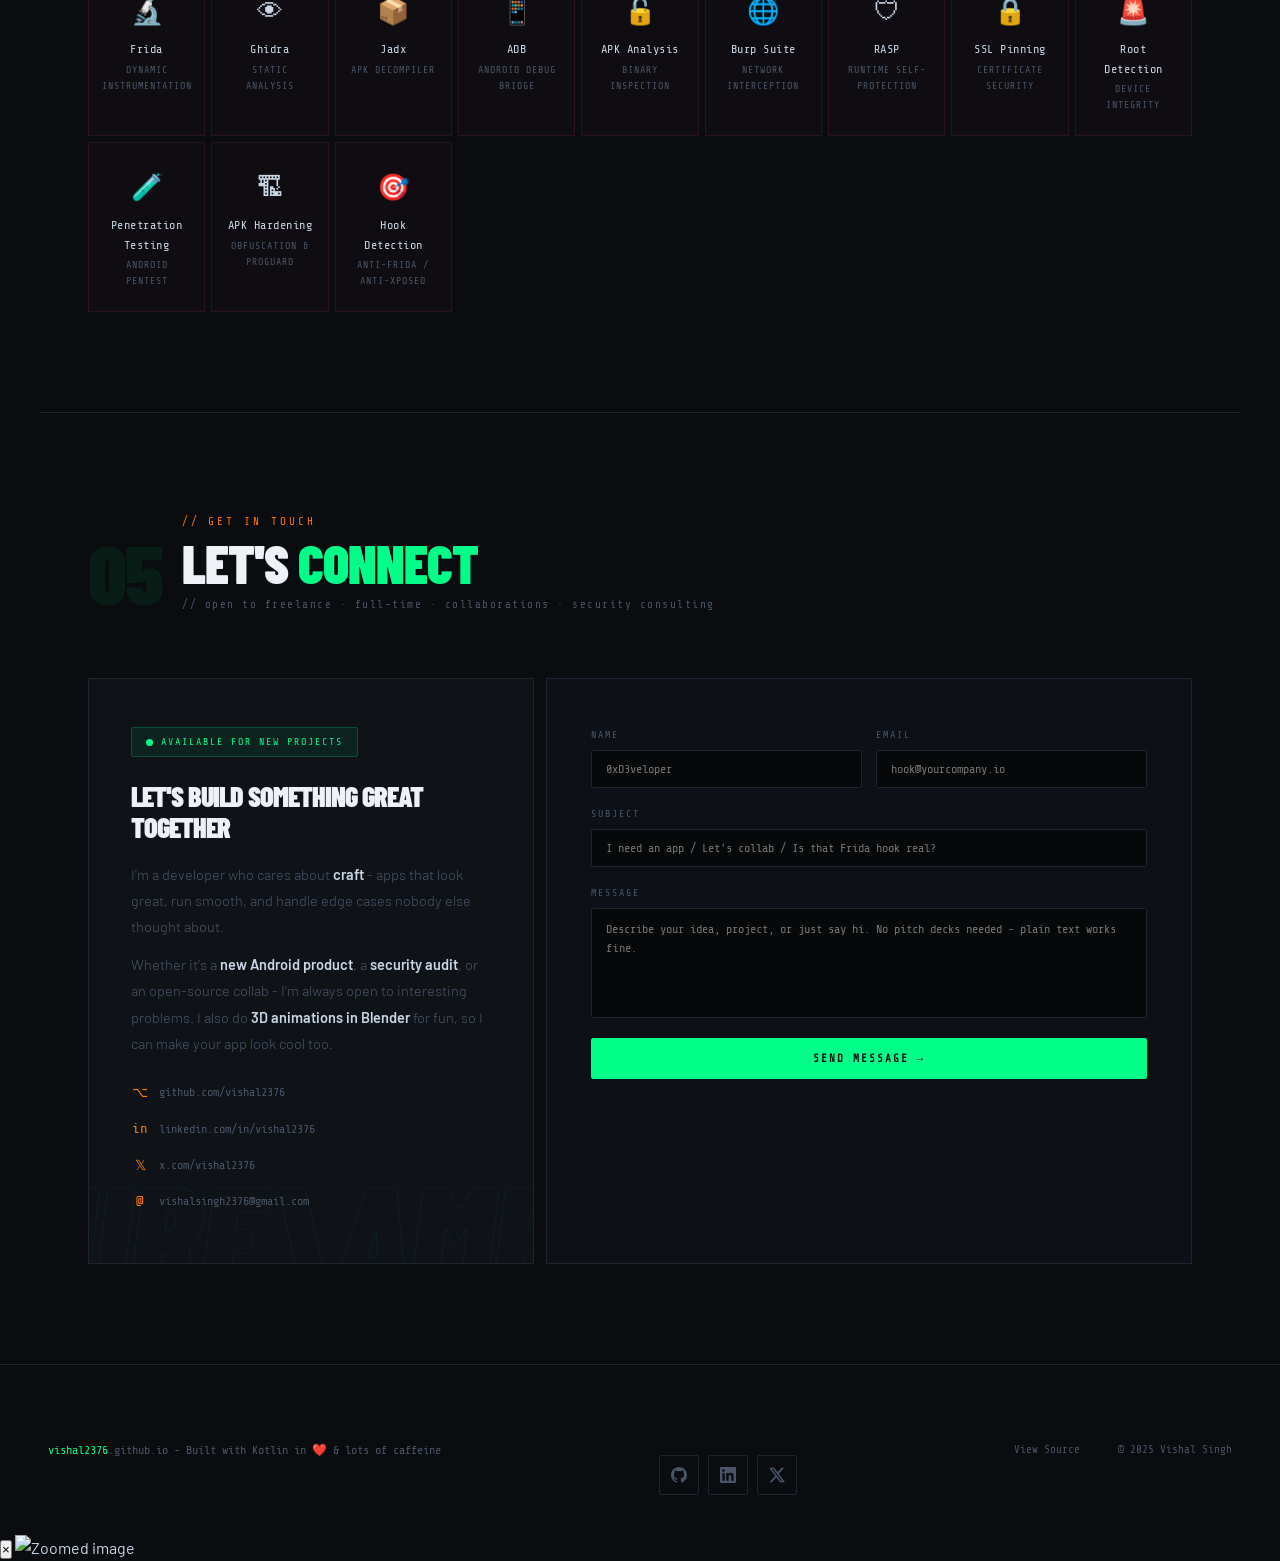
==== commit 80628ff1: "feat: revamp ui" ====
--- a/index.html
+++ b/index.html
@@ -1,292 +1,572 @@
 <!DOCTYPE html>
 <html lang="en">
-
 <head>
-  <meta charset="UTF-8" />
-  <meta http-equiv="X-UA-Compatible" content="IE=edge" />
-  <meta name="viewport" content="width=device-width, initial-scale=1.0" />
-  <meta name="robots" content="index, follow" />
-
-  <meta name="description"
-    content="Welcome to my portfolio website. I'm an Android developer who creates user-friendly and efficient mobile apps. Check out my projects, open-source work, and feel free to contact me for any questions or collaborations" />
-
-  <!-- Google / Search Engine Tags -->
-  <meta itemprop="name" content="Vishal Singh's Portfolio">
-  <meta itemprop="description"
-    content="Welcome to my portfolio website. I'm an Android developer who creates user-friendly and efficient mobile apps. Check out my projects, open-source work, and feel free to contact me for any questions or collaborations">
-  <meta itemprop="image" content="assets/images/sharing-card.png">
-
-  <!-- Facebook Meta Tags -->
-  <meta property="og:url" content="https://vishal2376.me">
-  <meta property="og:type" content="website">
-  <meta property="og:title" content="Vishal Singh's Portfolio">
-  <meta property="og:description"
-    content="Welcome to my portfolio website. I'm an Android developer who creates user-friendly and efficient mobile apps. Check out my projects, open-source work, and feel free to contact me for any questions or collaborations">
-  <meta property="og:image" content="assets/images/sharing-card.png">
-
-  <!-- Twitter Meta Tags -->
-  <meta name="twitter:card" content="summary_large_image">
-  <meta name="twitter:title" content="Vishal Singh's Portfolio">
-  <meta name="twitter:description"
-    content="Welcome to my portfolio website. I'm an Android developer who creates user-friendly and efficient mobile apps. Check out my projects, open-source work, and feel free to contact me for any questions or collaborations">
-  <meta name="twitter:image" content="assets/images/sharing-card.png">
-
-  <link rel="shortcut icon" href="assets/images/favicons.png" type="image/png" />
-
-  <!-- Preloading fonts for better performance -->
-  <link rel="preload" href="assets/fonts/Mona-Sans.woff2" as="font" type="font/woff2" crossorigin />
-
-  <link rel="stylesheet" href="style.css" />
-  <script src="script.js" defer></script>
-
-  <title>Vishal Singh's Portfolio</title>
+<meta charset="UTF-8">
+<meta name="viewport" content="width=device-width, initial-scale=1.0">
+<meta name="description" content="Vishal Singh - KMP & Android Developer · Security Engineer · 5 years building apps people love.">
+<title>Vishal Singh // KMP · Android · Security</title>
+<link href="https://fonts.googleapis.com/css2?family=Share+Tech+Mono&family=Barlow:ital,wght@0,300;0,400;0,600;0,700;0,900;1,900&family=Barlow+Condensed:ital,wght@0,700;0,900;1,900&display=swap" rel="stylesheet">
+<link rel="stylesheet" href="style.css">
+<script src="script.js" defer></script>
 </head>
-
 <body>
 
-  <script>
-    const theme = localStorage.getItem("theme") || "dark";
-    document.body.classList.add(theme);
-  </script>
-
-  <header class="header">
-    <div class="menu-btn-container">
-      <div class="container">
-        <button type="button" class="menu-btn">menu</button>
-      </div>
-    </div>
-
-    <nav class="nav hidden">
-      <ol class="nav-items">
-        <li class="nav-item"><a href="#">Home</a></li>
-        <li class="nav-item"><a href="#work">Featured Projects</a></li>
-        <li class="nav-item"><a href="#skills">My Skills</a></li>
-        <li class="nav-item"><a href="https://drive.google.com/file/d/1Foq29_DpLwx5C5T_tKDDqcuElbkwkMHK/view?usp=sharing" target="_blank">Resume/CV</a></li>
-        <li class="nav-item">
-          <a href="#contact" data-focused="last-focused">Contact</a>
-        </li>
-      </ol>
-    </nav>
-
-    <div class="container">
-      <div class="header-textbox">
-        <h1 class="h1">
-          <span>Hi, I'm Vishal Singh</span>
-          <span>Android Developer</span>
-        </h1>
-
-        <p class="header-text">
-          An Android developer and UI designer who crafts smooth, engaging, and high-performance mobile apps
-        </p>
-
-        <div class="header-btns">
-          <a href="https://drive.google.com/file/d/1Foq29_DpLwx5C5T_tKDDqcuElbkwkMHK/view?usp=sharing" target="_blank" class="btn btn-cta" download>See Resume/CV</a>
-          <a href="#work" class="btn btn-secondary">See my work</a>
-        </div>
-        <p class="header-text">
-        <nav>
-          <ol class="footer-links">
-            <li class="footer-link">
-              <a title="GitHub" href="https://github.com/vishal2376" target="_blank" rel="noopener"><img loading="lazy"
-                  src="assets/images/social-links/github.svg" alt="GitHub" /></a>
-            </li>
-            <li class="footer-link">
-              <a title="Linkedin" href="https://www.linkedin.com/in/vishal2376/" target="_blank" rel="noopener"><img
-                  loading="lazy" src="assets/images/social-links/linkedin.svg" alt="Linkedin" /></a>
-            </li>
-            <li class="footer-link">
-              <a title="Twitter" href="https://x.com/vishal2376" target="_blank" rel="noopener"><img loading="lazy"
-                  src="assets/images/social-links/twitter.svg" alt="Twitter" /></a>
-            </li>
-          </ol>
-        </nav>
-        </p>
-      </div>
-    </div>
-  </header>
-
-  <main>
-    <section class="work">
-      <div class="container">
-        <h2 class="h2" id="work">Featured Projects</h2>
-        <div class="work-boxes">
-          <div class="work-box">
-            <div class="work-textbox">
-              <h3 class="h3">Scroll Block [Sold Out]</h3>
-              <p class="work-text">
-                An app to block scrolling content like IG Reels and YT Shorts, with features including timer, detailed
-                analytics, etc
-              </p>
-              <ol class="work-technologies">
-                <li>Kotlin</li>
-                <li>Jetpack Compose</li>
-                <li>Accessibility Service</li>
-                <li>Room & DataStore</li>
-                <li>MVVM</li>
-                <li>Hilt DI</li>
-              </ol>
-              <div class="work-links">
-                <a href="https://x.com/scrollblockapp" target="_blank" rel="noopener" class="link">See App Progress</a>
-              </div>
-            </div>
-            <picture class="work-img">
-              <img loading="lazy" src="assets/images/work/scrollblock_banner.png" alt="Scroll Block" />
-            </picture>
+<!-- Hidden easter egg comment 🥚 -->
+<!-- TODO: hire Vishal - seriously though, he reverse engineers games for fun -->
+<!-- frida -U -f com.your.company -l vishal_is_hired.js --no-pause -->
+
+<div id="cur"></div>
+<div id="cur-r"></div>
+<div id="prog"></div>
+
+<!-- ═══════ KONAMI EASTER EGG ═══════ -->
+<div id="konami-overlay">
+  <div class="ko-title">GOD MODE ACTIVATED</div>
+  <div class="ko-code">
+    <span style="color:var(--dim)">// Frida hook injected ✓</span><br>
+    Interceptor.attach(target, {<br>
+    &nbsp;&nbsp;onEnter: <span style="color:var(--cyan)">function</span>(args) {<br>
+    &nbsp;&nbsp;&nbsp;&nbsp;args[<span style="color:var(--yellow)">1</span>] = ptr(<span style="color:var(--yellow)">0</span>); <span style="color:var(--dim)">// damage = 0</span><br>
+    &nbsp;&nbsp;}<br>
+    });<br><br>
+    <span style="color:var(--green)">// You found the easter egg 🎉</span><br>
+    <span style="color:var(--dim)">// ↑↑↓↓←→←→ B A - classic.</span>
+  </div>
+  <div class="ko-close" onclick="document.getElementById('konami-overlay').classList.remove('show')">[ CLOSE ] esc</div>
+</div>
+
+<div id="logo-tip"></div>
+
+<!-- ═══════ NAV ═══════ -->
+<header>
+  <nav class="nav" id="nav">
+    <a href="#hero" class="nav-logo" id="nav-logo">
+      <span class="p">~/</span><span class="n">vishal2376</span><span class="c">█</span>
+    </a>
+    <ul class="nav-links">
+      <li><a href="#about"><span class="ni">01.</span>About</a></li>
+      <li><a href="#experience"><span class="ni">02.</span>Experience</a></li>
+      <li><a href="#work"><span class="ni">03.</span>Projects</a></li>
+      <li><a href="#skills"><span class="ni">04.</span>Skills</a></li>
+      <li><a href="#contact"><span class="ni">05.</span>Contact</a></li>
+    </ul>
+    <a href="https://drive.google.com/file/d/1m8AgJZq-NJCkTrRacLJvQGCCh-hvh6iC/view?usp=sharing" target="_blank" class="nav-cv">resume.pdf</a>
+    <button class="ham" id="ham" aria-label="Menu"><span></span><span></span><span></span></button>
+  </nav>
+  <div class="mob" id="mob">
+    <a href="#about">01. About</a>
+    <a href="#experience">02. Experience</a>
+    <a href="#work">03. Projects</a>
+    <a href="#skills">04. Skills</a>
+    <a href="#contact">05. Contact</a>
+    <a href="https://drive.google.com/file/d/1m8AgJZq-NJCkTrRacLJvQGCCh-hvh6iC/view?usp=sharing" target="_blank">Resume / CV ↗</a>
+  </div>
+</header>
+
+<!-- ═══════ HERO ═══════ -->
+<section id="hero">
+  <div class="h-grid"></div>
+  <div class="h-g1"></div><div class="h-g2"></div>
+  <div class="h-in">
+    <div class="h-eye">Android Developer · Security Engineer</div>
+    <h1 class="h-name">
+      <span class="l1">VISHAL</span>
+      <span class="l2">SINGH<span class="fill">SINGH</span></span>
+    </h1>
+    <div class="h-chips">
+      <span class="chip chip-c">KMP · Android · iOS</span>
+      <span class="chip-sep">/</span>
+      <span class="chip chip-r">Security Engineer</span>
+      <span class="chip-sep">/</span>
+      <span class="chip chip-o">Open Source</span>
+      <span class="avail"><span class="dot"></span>Open to opportunities</span>
+    </div>
+    <p class="h-desc">
+      I build <strong>Android apps people love</strong> and make them <strong>impossible to hack</strong>.
+      Passionate about clean UI, open source, and reverse engineering things just to understand how they work.
+    </p>
+    <div class="h-btns">
+      <a href="#work" class="btn-g">View Projects</a>
+      <a href="https://drive.google.com/file/d/1m8AgJZq-NJCkTrRacLJvQGCCh-hvh6iC/view?usp=sharing" target="_blank" class="btn-o">Resume / CV</a>
+    </div>
+    <div class="h-soc">
+      <a href="https://github.com/vishal2376" target="_blank" rel="noopener" class="soc" title="GitHub"><svg viewBox="0 0 24 24"><path d="M12 0C5.37 0 0 5.37 0 12c0 5.3 3.44 9.8 8.21 11.39.6.11.82-.26.82-.58v-2.03c-3.34.73-4.04-1.6-4.04-1.6-.55-1.4-1.34-1.77-1.34-1.77-1.1-.74.08-.73.08-.73 1.2.09 1.84 1.24 1.84 1.24 1.07 1.83 2.81 1.3 3.5 1 .11-.78.42-1.3.76-1.6-2.67-.3-5.47-1.33-5.47-5.93 0-1.31.47-2.38 1.24-3.22-.13-.3-.54-1.52.12-3.18 0 0 1-.32 3.3 1.23a11.5 11.5 0 0 1 6 0c2.28-1.55 3.29-1.23 3.29-1.23.66 1.66.25 2.88.12 3.18.77.84 1.24 1.91 1.24 3.22 0 4.61-2.81 5.63-5.48 5.92.43.37.81 1.1.81 2.22v3.29c0 .32.22.7.83.58C20.57 21.8 24 17.3 24 12c0-6.63-5.37-12-12-12z"/></svg></a>
+      <a href="https://www.linkedin.com/in/vishal2376/" target="_blank" rel="noopener" class="soc" title="LinkedIn"><svg viewBox="0 0 24 24"><path d="M20.45 20.45h-3.55v-5.57c0-1.33-.03-3.04-1.85-3.04-1.85 0-2.14 1.45-2.14 2.94v5.67H9.35V9h3.41v1.56h.05c.48-.9 1.64-1.85 3.37-1.85 3.6 0 4.27 2.37 4.27 5.45v6.29zM5.34 7.43a2.06 2.06 0 1 1 0-4.12 2.06 2.06 0 0 1 0 4.12zM7.12 20.45H3.56V9h3.56v11.45zM22.22 0H1.77C.79 0 0 .77 0 1.73v20.54C0 23.23.79 24 1.77 24h20.45c.98 0 1.78-.77 1.78-1.73V1.73C24 .77 23.2 0 22.22 0z"/></svg></a>
+      <a href="https://x.com/vishal2376" target="_blank" rel="noopener" class="soc" title="Twitter / X"><svg viewBox="0 0 24 24"><path d="M18.9 1h3.7l-8 9.2L24 23h-7.4l-5.8-7.5L4.5 23H.8l8.6-9.8L0 1h7.6l5.2 6.8L18.9 1zm-1.3 19.7h2L6.5 3H4.3L17.6 20.7z"/></svg></a>
+    </div>
+  </div>
+  <div class="h-ghost">DROID</div>
+  <div class="scroll-cue">scroll to explore</div>
+</section>
+
+<!-- ═══════ ABOUT ═══════ -->
+<section class="sec sec-b" id="about">
+  <div class="sec-head rv">
+    <div class="sec-n">01</div>
+    <div class="sec-t">
+      <div class="stag">whoami</div>
+      <h2>About <em>Me</em></h2>
+      <div class="ssub">// developer · security engineer · open source builder · 3d artist</div>
+    </div>
+  </div>
+
+  <div class="about-hero rv">
+    <!-- Identity card -->
+    <div class="id-card">
+      <div class="avatar">VS</div>
+      <div class="id-name">Vishal Singh</div>
+      <div class="id-role">KMP · Android · Security</div>
+      <div class="id-badges">
+        <span class="id-badge ib-g">5 yrs experience</span>
+        <span class="id-badge ib-r">RE Enthusiast</span>
+        <span class="id-badge ib-c">KMP Dev</span>
+        <span class="id-badge ib-g">Open Source</span>
+      </div>
+      <!-- GitHub live stats -->
+      <div class="gh-stats-label"><div class="dot"></div> <span>Live</span> GitHub Stats</div>
+      <div class="gh-stats" id="gh-stats" style="width:100%;display:grid;grid-template-columns:1fr 1fr;gap:2px">
+        <div class="gh-stat"><div class="gh-stat-icon">📦</div><div class="gh-stat-n" id="gh-repos">-</div><div class="gh-stat-l">public repos</div></div>
+        <div class="gh-stat"><div class="gh-stat-icon">⭐</div><div class="gh-stat-n" id="gh-stars">-</div><div class="gh-stat-l">total stars</div></div>
+        <div class="gh-stat"><div class="gh-stat-icon">👥</div><div class="gh-stat-n" id="gh-followers">-</div><div class="gh-stat-l">followers</div></div>
+        <div class="gh-stat"><div class="gh-stat-icon">🔀</div><div class="gh-stat-n" id="gh-forks">-</div><div class="gh-stat-l">total forks</div></div>
+      </div>
+    </div>
+
+    <!-- Info cards -->
+    <div class="about-info">
+      <div class="info-card ic-card-c">
+        <div class="ic-head">
+          <div class="ic-icon ic-icon-c">🚀</div>
+          <div><div class="ic-title">Kotlin Everywhere</div><div class="ic-sub">// kmp · jetpack compose</div></div>
+        </div>
+        <div class="ic-body">Hands-on experience building and shipping multiple Android & iOS applications, including apps with thousands of installs and long-term open-source projects.</div>
+        <ul class="ic-list">
+          <li><strong>Kotlin Multiplatform</strong> - Android, iOS, Desktop</li>
+          <li><strong>Jetpack Compose</strong> - MVVM & Clean Architecture</li>
+          <li><strong>Coroutines & Flow</strong> - Room, DataStore & APIs</li>
+        </ul>
+      </div>
+
+      <div class="info-card ic-card-r">
+        <div class="ic-head">
+          <div class="ic-icon ic-icon-r">🔬</div>
+          <div><div class="ic-title">I Break Things</div><div class="ic-sub">// frida · ghidra · xposed</div></div>
+        </div>
+        <div class="ic-body">Expertise in Android Security and Reverse-engineering (APK & Native). I find vulnerabilities, patch them, and ship the fix before anyone else notices.</div>
+        <ul class="ic-list">
+          <li><strong>Runtime Hooking</strong> - Custom Xposed & Frida</li>
+          <li><strong>Core Android</strong> - Background & Accessibility Services</li>
+          <li><strong>APK hardening</strong> - obfuscation that fights back</li>
+        </ul>
+      </div>
+
+      <div class="info-card ic-card-g">
+        <div class="ic-head">
+          <div class="ic-icon ic-icon-g">🎨</div>
+          <div><div class="ic-title">UI That Moves Right</div><div class="ic-sub">// canvas · shaders · compose</div></div>
+        </div>
+        <div class="ic-body">Not just standard layouts. I build complex custom UI that feels incredibly smooth, pushing the boundaries of what is visually possible on mobile.</div>
+        <ul class="ic-list">
+          <li><strong>Complex custom UI</strong> - Fluid animations</li>
+          <li><strong>Interactive graphics</strong> - Canvas API</li>
+          <li><strong>Visual effects</strong> - Graphics Shaders</li>
+        </ul>
+      </div>
+
+      <div class="info-card ic-card-o">
+        <div class="ic-head">
+          <div class="ic-icon ic-icon-o">⚡</div>
+          <div><div class="ic-title">Beyond Android</div><div class="ic-sub">// rust · c++ · linux · 3d art</div></div>
+        </div>
+        <div class="ic-body">In addition to Android, I have a solid 9-year background in Linux, including extensive work with CLI tools, bash scripting, and systems programming.</div>
+        <ul class="ic-list">
+          <li><strong>Rust</strong> - GUI Text Editor, Backend Server</li>
+          <li><strong>C++</strong> - Ray Tracer, Virtual Assistant</li>
+          <li><strong>3D Art</strong> - Blender Modeling and Animation</li>
+        </ul>
+      </div>
+
+
+    </div>
+  </div>
+</section>
+
+<!-- ═══════ EXPERIENCE ═══════ -->
+<section class="sec sec-b" id="experience">
+  <div class="sec-head rv">
+    <div class="sec-n">02</div>
+    <div class="sec-t">
+      <div class="stag">career</div>
+      <h2>Work <em>Experience</em></h2>
+      <div class="ssub">// professional history · roles · impact</div>
+    </div>
+  </div>
+
+  <div class="timeline">
+    <div class="tl-line"></div>
+
+    <!-- DailyRounds SDE-1 - Current -->
+    <div class="tl-item active-role rv">
+      <div class="tl-date">
+        <span class="tl-year">2025</span>
+        <span class="tl-month">Jun</span>
+        <span class="tl-duration">Present</span>
+      </div>
+      <div class="tl-card">
+        <div class="tl-top">
+          <div>
+            <div class="tl-role">SDE-1 · Android Security Engineer</div>
+            <div class="tl-company">DailyRounds (Marrow)</div>
+            <div class="tl-loc">Bangalore · Hybrid</div>
           </div>
-
-          <div class="work-box">
-            <div class="work-textbox">
-              <h3 class="h3">Snaptick - Daily Planner</h3>
-              <p class="work-text">Snaptick is a free task planner with a minimal ui and features like a pomodoro timer,
-                reminder, analytics to boost productivity
-              </p>
-              <ol class="work-technologies">
-                <li>Kotlin</li>
-                <li>Jetpack Compose</li>
-                <li>Work Manager</li>
-                <li>Room & DataStore</li>
-                <li>Glance Widget</li>
-                <li>MVVM</li>
-                <li>Hilt DI</li>
-              </ol>
-              <div class="work-links">
-                <a href="https://x.com/snaptickapp" target="_blank" rel="noopener" class="link">See App Progress</a>
-                <a href="https://github.com/vishal2376/snaptick" target="_blank" rel="noopener" class="link">Source
-                  Code</a>
-              </div>
-            </div>
-            <picture class="work-img">
-              <img loading="lazy" src="assets/images/work/snaptick_banner.png" alt="Snaptick" />
-            </picture>
+          <div class="tl-badges">
+            <span class="tl-badge tb-now">Current</span>
+            <span class="tl-badge tb-lead">Security</span>
           </div>
-
-          <div class="work-box">
-            <div class="work-textbox">
-              <h3 class="h3">Git Coach</h3>
-              <p class="work-text">
-                Git Coach is a free education app designed to help users learn Git and explore its commands.
-              </p>
-              <ol class="work-technologies">
-                <li>Kotlin</li>
-                <li>XML</li>
-                <li>Shared Preferences</li>
-                <li>Jetpack Navigation</li>
-                <li>Localization</li>
-              </ol>
-              <div class="work-links">
-                <a href="https://github.com/vishal2376/git-coach" target="_blank" rel="noopener" class="link">Source
-                  Code</a>
-              </div>
-            </div>
-            <picture class="work-img">
-              <img loading="lazy" src="assets/images/work/gitcoach_banner.png" alt="Git Coach" />
-            </picture>
+        </div>
+        <ul class="tl-bullets">
+          <li>Own the end-to-end security of Marrow - runtime tamper detection, Frida/Xposed hook detection, and RASP systems that respond to attacks in real time.</li>
+          <li>Offensive security research: reverse engineer the app with Ghidra & Jadx, find the attack surface, patch it, and ship hardened code before anyone outside notices.</li>
+          <li>Build content protection systems preventing unauthorized recording, screenshotting, and redistribution of premium course material.</li>
+          <li>APK hardening, certificate pinning, bytecode-level obfuscation - raising the cost of attacks high enough that it's not worth trying.</li>
+        </ul>
+        <div class="tl-tags">
+          <span class="tl-tag tt-r">RASP</span>
+          <span class="tl-tag tt-r">Frida Detection</span>
+          <span class="tl-tag tt-r">Xposed Detection</span>
+          <span class="tl-tag tt-o">Reverse Engineering</span>
+          <span class="tl-tag tt-o">Ghidra</span>
+          <span class="tl-tag tt-c">Kotlin</span>
+          <span class="tl-tag tt-c">Jetpack Compose</span>
+          <span class="tl-tag tt-p">APK Hardening</span>
+        </div>
+      </div>
+    </div>
+
+    <!-- DailyRounds Intern -->
+    <div class="tl-item rv" style="transition-delay:.1s">
+      <div class="tl-date">
+        <span class="tl-year">2024</span>
+        <span class="tl-month">Sep – May</span>
+        <span class="tl-duration">9 months</span>
+      </div>
+      <div class="tl-card">
+        <div class="tl-top">
+          <div>
+            <div class="tl-role">SDE Intern</div>
+            <div class="tl-company">DailyRounds (Marrow)</div>
+            <div class="tl-loc">Bengaluru · On-site</div>
           </div>
-        </div>
-      </div>
-    </section>
-
-    <section class="skills">
-      <div class="container">
-        <h2 class="h2" id="skills">My Skills</h2>
-        <div class="skills-imgs">
-          <img src="https://skillicons.dev/icons?i=androidstudio" alt="androidstudio logo" class="skills-img"
-            loading="lazy" title="Android Studio">
-          <img src="https://skillicons.dev/icons?i=kotlin" alt="kotlin logo" class="skills-img" loading="lazy"
-            title="Kotlin">
-          <img src="https://skillicons.dev/icons?i=cpp" alt="cplusplus logo" class="skills-img" loading="lazy"
-            title="C++">
-          <img src="https://skillicons.dev/icons?i=py" alt="python logo" class="skills-img" loading="lazy"
-            title="Python">
-          <img src="https://skillicons.dev/icons?i=go" alt="go logo" class="skills-img" loading="lazy" title="Go">
-          <img src="https://skillicons.dev/icons?i=rust" alt="rust logo" class="skills-img" loading="lazy" title="Rust">
-          <img src="https://skillicons.dev/icons?i=mysql" alt="mysql logo" class="skills-img" loading="lazy"
-            title="MySQL">
-          <img src="https://skillicons.dev/icons?i=swift" alt="swift logo" class="skills-img" loading="lazy"
-            title="Swift">
-          <img src="https://skillicons.dev/icons?i=mongodb" alt="mongodb logo" class="skills-img" loading="lazy"
-            title="MongoDB">
-          <img src="https://skillicons.dev/icons?i=firebase" alt="firebase logo" class="skills-img" loading="lazy"
-            title="Firebase">
-          <img src="https://skillicons.dev/icons?i=postman" alt="postman logo" class="skills-img" loading="lazy"
-            title="Postman">
-          <img src="https://skillicons.dev/icons?i=figma" alt="figma logo" class="skills-img" loading="lazy"
-            title="Figma">
-          <img src="https://skillicons.dev/icons?i=blender" alt="blender logo" class="skills-img" loading="lazy"
-            title="Blender">
-          <img src="https://skillicons.dev/icons?i=neovim" alt="neovim logo" class="skills-img" loading="lazy"
-            title="Neovim">
-          <img src="https://skillicons.dev/icons?i=linux" alt="linux logo" class="skills-img" loading="lazy"
-            title="Linux">
-        </div>
-      </div>
-    </section>
-
-
-    <section class="contact">
-      <div class="container">
-        <h2 class="h2" id="contact">Send Message</h2>
-        <div class="contact-content">
-          <div class="contact-textbox">
-            <strong href="#" class="hire-alert">
-              <span class="indicator"></span>
-              Available for hire
-            </strong>
-            <p class="contact-text">
-              As an Android developer, I build cool, open-source apps with a focus on user experience and performance,
-              turning ideas into widely loved solutions
-            </p>
-            <p class="contact-text">
-              In my free time, I loves to create 3D animations in Blender and contribute to open-source app projects.
-            </p>
-
+          <div class="tl-badges">
+            <span class="tl-badge tb-intern">Internship</span>
           </div>
-          <form action="https://formspree.io/f/xldrnpnk" method="POST" class="contact-form">
-            <div class="form-field">
-              <label for="name">Name</label>
-              <input type="text" name="name" id="name" required />
-            </div>
-            <div class="form-field">
-              <label for="email">Email</label>
-              <input type="email" name="email" id="email" required inputmode="email" />
-            </div>
-            <div class="form-field">
-              <label for="message">How can I help you?</label>
-              <textarea name="message" id="message" required></textarea>
-            </div>
-            <button type="submit" class="btn btn-cta">Send</button>
-          </form>
-        </div>
-      </div>
-    </section>
-  </main>
-
-  <footer class="footer">
-    <div class="container">
-      <div class="footer-content">
-        <nav>
-          <ol class="footer-links">
-            <li class="footer-link">
-              <a title="GitHub" href="https://github.com/vishal2376" target="_blank" rel="noopener"><img loading="lazy"
-                  src="assets/images/social-links/github.svg" alt="GitHub" /></a>
-            </li>
-            <li class="footer-link">
-              <a title="Linkedin" href="https://www.linkedin.com/in/vishal2376/" target="_blank" rel="noopener"><img
-                  loading="lazy" src="assets/images/social-links/linkedin.svg" alt="Linkedin" /></a>
-            </li>
-            <li class="footer-link">
-              <a title="Twitter" href="https://x.com/vishal2376" target="_blank" rel="noopener"><img loading="lazy"
-                  src="assets/images/social-links/twitter.svg" alt="Twitter" /></a>
-            </li>
-          </ol>
-        </nav>
-        <label class="theme-switch" for="theme-switch">
-          <span>Dark Theme</span>
-          <input type="checkbox" id="theme-switch" role="switch" />
-        </label>
-      </div>
-    </div>
-  </footer>
+        </div>
+        <ul class="tl-bullets">
+          <li>Built an internal KMP app for managing sales and availability - single Clean MVVM codebase running on both Android and iOS simultaneously. Zero duplicated business logic.</li>
+          <li>Created an internal Android library from scratch for synchronized event logging, making the QA testing flow dramatically faster with zero manual correlation overhead.</li>
+          <li>Implemented better UI and smooth custom animations in the Marrow app using modern Jetpack Compose APIs - things that actually made engineers say "wait, how did you do that?"</li>
+        </ul>
+        <div class="tl-tags">
+          <span class="tl-tag tt-c">Kotlin Multiplatform</span>
+          <span class="tl-tag tt-c">Jetpack Compose</span>
+          <span class="tl-tag tt-p">KMP · Android · iOS</span>
+          <span class="tl-tag tt-p">Clean MVVM</span>
+          <span class="tl-tag tt-o">Custom Animations</span>
+          <span class="tl-tag tt-o">Internal Library</span>
+        </div>
+      </div>
+    </div>
+
+    <!-- Pokee Intern -->
+    <div class="tl-item rv" style="transition-delay:.2s">
+      <div class="tl-date">
+        <span class="tl-year">2023</span>
+        <span class="tl-month">Jun – Aug</span>
+        <span class="tl-duration">3 months</span>
+      </div>
+      <div class="tl-card">
+        <div class="tl-top">
+          <div>
+            <div class="tl-role">Android Developer Intern</div>
+            <div class="tl-company">Pokee</div>
+            <div class="tl-loc">Remote</div>
+          </div>
+          <div class="tl-badges">
+            <span class="tl-badge tb-intern">Internship</span>
+          </div>
+        </div>
+        <ul class="tl-bullets">
+          <li>Built a social connection app from scratch - 30+ custom layouts, 25+ API routes integrated, and a full MVVM + Hilt architecture set up before the senior team could finish their morning standup.</li>
+          <li>Shipped Firebase Auth, real-time Crashlytics monitoring, and a user profile system with active feedback loops - production-quality on the first intern project.</li>
+        </ul>
+        <div class="tl-tags">
+          <span class="tl-tag tt-c">Kotlin</span>
+          <span class="tl-tag tt-c">Jetpack Compose</span>
+          <span class="tl-tag tt-p">MVVM · Hilt</span>
+          <span class="tl-tag tt-o">Firebase</span>
+          <span class="tl-tag tt-o">REST API</span>
+        </div>
+      </div>
+    </div>
+
+  </div>
+
+  <!-- Achievements -->
+  <div class="ach-row rv" style="margin-top:32px">
+    <div class="ach-card">
+      <div class="ach-icon">🏆</div>
+      <div>
+        <div class="ach-title">AIR 101 · Zonal Rank 3</div>
+        <div class="ach-desc">National Cyber Olympiad (NCO) - top national ranking in cyber / computing competition.</div>
+      </div>
+    </div>
+    <div class="ach-card">
+      <div class="ach-icon">🌍</div>
+      <div>
+        <div class="ach-title">App Sold Internationally</div>
+        <div class="ach-desc">ScrollBlock was acquired internationally - built, shipped, and sold entirely by Vishal while in college.</div>
+      </div>
+    </div>
+    <div class="ach-card">
+      <div class="ach-icon">🚀</div>
+      <div>
+        <div class="ach-title">Google Jetpack Compose Camp</div>
+        <div class="ach-desc">Completed Google-organized Android Jetpack Compose Camp - certified in modern Android UI.</div>
+      </div>
+    </div>
+    <div class="ach-card">
+      <div class="ach-icon">⭐</div>
+      <div>
+        <div class="ach-title">4k+ Play Store Installs</div>
+        <div class="ach-desc">Combined installs across Snaptick (1k+, 4.6★) and Git Coach (3k+, 4.8★) within months of launch.</div>
+      </div>
+    </div>
+  </div>
+</section>
+
+<!-- ═══════ PROJECTS ═══════ -->
+<section class="sec sec-b" id="work">
+  <div class="sec-head rv">
+    <div class="sec-n">03</div>
+    <div class="sec-t">
+      <div class="stag">featured work</div>
+      <h2>Selected <em>Projects</em></h2>
+      <div class="ssub">// production-ready · open source · used by real people</div>
+    </div>
+  </div>
+
+  <div class="projs">
+
+    <div class="proj rv">
+      <div class="p-info">
+        <div class="p-idx"><span>PROJECT_01</span></div>
+        <h3 class="p-name">Scroll Block</h3>
+        <span class="p-badge pb-sold">Acquired Internationally</span>
+        <div class="proj-metrics">
+          <span class="pmet">Status: <span class="mv">Sold</span></span>
+          <span class="pmet">Platform: <span class="mv">Android</span></span>
+        </div>
+        <p class="p-desc">Blocks addictive scrolling content like Instagram Reels and YouTube Shorts using Android's Accessibility Service. Includes smart timer, detailed usage analytics, and per-app customization.</p>
+        <div class="p-tags">
+          <span class="ptag ptag-c">Kotlin</span>
+          <span class="ptag ptag-c">Jetpack Compose</span>
+          <span class="ptag ptag-p">Accessibility Service</span>
+          <span class="ptag ptag-p">Room &amp; DataStore</span>
+          <span class="ptag ptag-o">MVVM</span>
+          <span class="ptag ptag-o">Hilt DI</span>
+          <span class="ptag ptag-o">Foreground Service</span>
+        </div>
+        <div class="p-links">
+          <a href="https://x.com/scrollblockapp" target="_blank" rel="noopener" class="pl">App Progress</a>
+        </div>
+      </div>
+      <div class="p-vis">
+        <img src="https://vishal2376.github.io/assets/images/work/scrollblock_banner.png" alt="Scroll Block" loading="lazy">
+        <div class="pnum">01</div>
+      </div>
+    </div>
+
+    <div class="proj rv">
+      <div class="p-info">
+        <div class="p-idx"><span>PROJECT_02</span></div>
+        <h3 class="p-name">Snaptick</h3>
+        <span class="p-badge pb-open">Open Source</span>
+        <div class="proj-metrics">
+          <span class="pmet">Installs: <span class="mv">1k+</span></span>
+          <span class="pmet">Rating: <span class="mv">4.6★</span></span>
+          <span class="pmet">Languages: <span class="mv">15+</span></span>
+        </div>
+        <p class="p-desc">A free daily planner with a minimal UI, Pomodoro timer, smart reminders, productivity analytics, and a home-screen Glance widget. Built offline-first with full localization in 15+ languages.</p>
+        <div class="p-tags">
+          <span class="ptag ptag-c">Kotlin</span>
+          <span class="ptag ptag-c">Jetpack Compose</span>
+          <span class="ptag ptag-p">Work Manager</span>
+          <span class="ptag ptag-p">Glance Widget</span>
+          <span class="ptag ptag-o">MVVM</span>
+          <span class="ptag ptag-o">Hilt DI</span>
+        </div>
+        <div class="p-links">
+          <a href="https://x.com/snaptickapp" target="_blank" rel="noopener" class="pl">App Progress</a>
+          <a href="https://github.com/vishal2376/snaptick" target="_blank" rel="noopener" class="pl sec">Source Code</a>
+        </div>
+      </div>
+      <div class="p-vis">
+        <img src="https://vishal2376.github.io/assets/images/work/snaptick_banner.png" alt="Snaptick" loading="lazy">
+        <div class="pnum">02</div>
+      </div>
+    </div>
+
+    <div class="proj rv">
+      <div class="p-info">
+        <div class="p-idx"><span>PROJECT_03</span></div>
+        <h3 class="p-name">Git Coach</h3>
+        <span class="p-badge pb-edu">Education</span>
+        <div class="proj-metrics">
+          <span class="pmet">Installs: <span class="mv">3k+</span></span>
+          <span class="pmet">Rating: <span class="mv">4.8★</span></span>
+          <span class="pmet">Languages: <span class="mv">8</span></span>
+        </div>
+        <p class="p-desc">A free Git learning app with command references, interactive quizzes, and searchable documentation. Localized in 8 languages. 3k+ installs and a 4.8/5 rating on the Play Store within months.</p>
+        <div class="p-tags">
+          <span class="ptag ptag-c">Kotlin</span>
+          <span class="ptag ptag-c">XML Layouts</span>
+          <span class="ptag ptag-p">Jetpack Navigation</span>
+          <span class="ptag ptag-p">Shared Preferences</span>
+          <span class="ptag ptag-o">Localization</span>
+        </div>
+        <div class="p-links">
+          <a href="https://github.com/vishal2376/git-coach" target="_blank" rel="noopener" class="pl">Source Code</a>
+        </div>
+      </div>
+      <div class="p-vis">
+        <img src="https://vishal2376.github.io/assets/images/work/gitcoach_banner.png" alt="Git Coach" loading="lazy">
+        <div class="pnum">03</div>
+      </div>
+    </div>
+
+  </div>
+</section>
+
+<!-- ═══════ SKILLS ═══════ -->
+<section class="sec sec-b" id="skills">
+  <div class="sec-head rv">
+    <div class="sec-n">04</div>
+    <div class="sec-t">
+      <div class="stag">tech stack</div>
+      <h2>My <em>Skills</em></h2>
+      <div class="ssub">// languages · frameworks · security tools · environments</div>
+    </div>
+  </div>
+
+  <div class="skills-sections">
+
+    <!-- Dev Skills -->
+    <div class="rv">
+      <div class="skill-section-label">Development Stack</div>
+      <div class="skills-grid">
+        <div class="skill"><img src="https://skillicons.dev/icons?i=kotlin" class="skill-icon" alt="Kotlin" loading="lazy"><span class="skill-name">Kotlin</span></div>
+        <div class="skill"><img src="https://skillicons.dev/icons?i=androidstudio" class="skill-icon" alt="Android Studio" loading="lazy"><span class="skill-name">Android Studio</span></div>
+        <div class="skill" title="Kotlin Multiplatform"><img src="https://skillicons.dev/icons?i=kotlin" class="skill-icon" alt="KMP" loading="lazy" style="filter:hue-rotate(120deg) brightness(1.1)"><span class="skill-name">KMP</span></div>
+        <div class="skill"><img src="https://skillicons.dev/icons?i=swift" class="skill-icon" alt="Swift" loading="lazy"><span class="skill-name">Swift</span></div>
+        <div class="skill"><img src="https://skillicons.dev/icons?i=cpp" class="skill-icon" alt="C++" loading="lazy"><span class="skill-name">C++</span></div>
+        <div class="skill"><img src="https://skillicons.dev/icons?i=rust" class="skill-icon" alt="Rust" loading="lazy"><span class="skill-name">Rust</span></div>
+        <div class="skill"><img src="https://skillicons.dev/icons?i=py" class="skill-icon" alt="Python" loading="lazy"><span class="skill-name">Python</span></div>
+        <div class="skill"><img src="https://skillicons.dev/icons?i=go" class="skill-icon" alt="Go" loading="lazy"><span class="skill-name">Go</span></div>
+        <div class="skill"><img src="https://skillicons.dev/icons?i=firebase" class="skill-icon" alt="Firebase" loading="lazy"><span class="skill-name">Firebase</span></div>
+        <div class="skill"><img src="https://skillicons.dev/icons?i=mysql" class="skill-icon" alt="MySQL" loading="lazy"><span class="skill-name">MySQL</span></div>
+        <div class="skill"><img src="https://skillicons.dev/icons?i=mongodb" class="skill-icon" alt="MongoDB" loading="lazy"><span class="skill-name">MongoDB</span></div>
+        <div class="skill"><img src="https://skillicons.dev/icons?i=figma" class="skill-icon" alt="Figma" loading="lazy"><span class="skill-name">Figma</span></div>
+        <div class="skill"><img src="https://skillicons.dev/icons?i=blender" class="skill-icon" alt="Blender" loading="lazy"><span class="skill-name">Blender</span></div>
+        <div class="skill"><img src="https://skillicons.dev/icons?i=neovim" class="skill-icon" alt="Neovim" loading="lazy"><span class="skill-name">Neovim</span></div>
+        <div class="skill"><img src="https://skillicons.dev/icons?i=linux" class="skill-icon" alt="Linux" loading="lazy"><span class="skill-name">Linux</span></div>
+        <div class="skill"><img src="https://skillicons.dev/icons?i=postman" class="skill-icon" alt="Postman" loading="lazy"><span class="skill-name">Postman</span></div>
+      </div>
+    </div>
+
+    <!-- Security Skills -->
+    <div class="rv">
+      <div class="skill-section-label sec-label-r">Security &amp; Reverse Engineering</div>
+      <div class="sec-skills-grid">
+        <div class="sec-skill"><div class="sec-skill-icon">🔬</div><div class="sec-skill-info"><div class="sec-skill-name">Frida</div><div class="sec-skill-cat">Dynamic Instrumentation</div></div></div>
+        <div class="sec-skill"><div class="sec-skill-icon">👁</div><div class="sec-skill-info"><div class="sec-skill-name">Ghidra</div><div class="sec-skill-cat">Static Analysis</div></div></div>
+        <div class="sec-skill"><div class="sec-skill-icon">📦</div><div class="sec-skill-info"><div class="sec-skill-name">Jadx</div><div class="sec-skill-cat">APK Decompiler</div></div></div>
+        <div class="sec-skill"><div class="sec-skill-icon">📱</div><div class="sec-skill-info"><div class="sec-skill-name">ADB</div><div class="sec-skill-cat">Android Debug Bridge</div></div></div>
+        <div class="sec-skill"><div class="sec-skill-icon">🔓</div><div class="sec-skill-info"><div class="sec-skill-name">APK Analysis</div><div class="sec-skill-cat">Binary Inspection</div></div></div>
+        <div class="sec-skill"><div class="sec-skill-icon">🌐</div><div class="sec-skill-info"><div class="sec-skill-name">Burp Suite</div><div class="sec-skill-cat">Network Interception</div></div></div>
+        <div class="sec-skill"><div class="sec-skill-icon">🛡</div><div class="sec-skill-info"><div class="sec-skill-name">RASP</div><div class="sec-skill-cat">Runtime Self-Protection</div></div></div>
+        <div class="sec-skill"><div class="sec-skill-icon">🔒</div><div class="sec-skill-info"><div class="sec-skill-name">SSL Pinning</div><div class="sec-skill-cat">Certificate Security</div></div></div>
+        <div class="sec-skill"><div class="sec-skill-icon">🚨</div><div class="sec-skill-info"><div class="sec-skill-name">Root Detection</div><div class="sec-skill-cat">Device Integrity</div></div></div>
+        <div class="sec-skill"><div class="sec-skill-icon">🧪</div><div class="sec-skill-info"><div class="sec-skill-name">Penetration Testing</div><div class="sec-skill-cat">Android PenTest</div></div></div>
+        <div class="sec-skill"><div class="sec-skill-icon">🏗</div><div class="sec-skill-info"><div class="sec-skill-name">APK Hardening</div><div class="sec-skill-cat">Obfuscation &amp; ProGuard</div></div></div>
+        <div class="sec-skill"><div class="sec-skill-icon">🎯</div><div class="sec-skill-info"><div class="sec-skill-name">Hook Detection</div><div class="sec-skill-cat">Anti-Frida / Anti-Xposed</div></div></div>
+      </div>
+    </div>
+
+  </div>
+</section>
+
+<!-- ═══════ CONTACT ═══════ -->
+<section class="sec sec-b" id="contact">
+  <div class="sec-head rv">
+    <div class="sec-n">05</div>
+    <div class="sec-t">
+      <div class="stag">get in touch</div>
+      <h2>Let's <em>Connect</em></h2>
+      <div class="ssub">// open to freelance · full-time · collaborations · security consulting</div>
+    </div>
+  </div>
+
+  <div class="contact-grid rv">
+    <div class="c-left">
+      <div class="hire-tag"><span class="hire-dot"></span>Available for new projects</div>
+      <h3>Let's build something great together</h3>
+      <p>I'm a developer who cares about <strong>craft</strong> - apps that look great, run smooth, and handle edge cases nobody else thought about.</p>
+      <p>Whether it's a <strong>new Android product</strong>, a <strong>security audit</strong>, or an open-source collab - I'm always open to interesting problems. I also do <strong>3D animations in Blender</strong> for fun, so I can make your app look cool too.</p>
+      <div class="c-links">
+        <a href="https://github.com/vishal2376" target="_blank" rel="noopener" class="c-link"><span class="ci">⌥</span> github.com/vishal2376</a>
+        <a href="https://www.linkedin.com/in/vishal2376/" target="_blank" rel="noopener" class="c-link"><span class="ci">in</span> linkedin.com/in/vishal2376</a>
+        <a href="https://x.com/vishal2376" target="_blank" rel="noopener" class="c-link"><span class="ci">𝕏</span> x.com/vishal2376</a>
+        <a href="mailto:vishalsingh2376@gmail.com" class="c-link"><span class="ci">@</span> vishalsingh2376@gmail.com</a>
+      </div>
+    </div>
+
+    <div class="c-form">
+      <form action="https://formspree.io/f/xldrnpnk" method="POST" id="cform">
+        <div class="f-row">
+          <div class="fg"><label for="name">Name</label><input type="text" name="name" id="name" placeholder="0xD3veloper" required></div>
+          <div class="fg"><label for="email">Email</label><input type="email" name="email" id="email" placeholder="hook@yourcompany.io" required></div>
+        </div>
+        <div class="fg"><label for="subject">Subject</label><input type="text" name="subject" id="subject" placeholder="I need an app / Let's collab / Is that Frida hook real?"></div>
+        <div class="fg"><label for="message">Message</label><textarea name="message" id="message" placeholder="Describe your idea, project, or just say hi. No pitch decks needed - plain text works fine." required></textarea></div>
+        <button type="submit" class="btn-send">Send Message →</button>
+        <div class="f-ok" id="fok">// Message sent. I'll get back to you soon ✓</div>
+      </form>
+    </div>
+  </div>
+</section>
+
+<!-- ═══════ FOOTER ═══════ -->
+<div class="foot-wrap">
+  <div class="foot">
+    <div class="foot-l"><span>vishal2376</span>.github.io - Built with Kotlin in ❤️ & lots of caffeine</div>
+    <div class="h-soc" style="opacity:1">
+      <a href="https://github.com/vishal2376" target="_blank" rel="noopener" class="soc"><svg viewBox="0 0 24 24"><path d="M12 0C5.37 0 0 5.37 0 12c0 5.3 3.44 9.8 8.21 11.39.6.11.82-.26.82-.58v-2.03c-3.34.73-4.04-1.6-4.04-1.6-.55-1.4-1.34-1.77-1.34-1.77-1.1-.74.08-.73.08-.73 1.2.09 1.84 1.24 1.84 1.24 1.07 1.83 2.81 1.3 3.5 1 .11-.78.42-1.3.76-1.6-2.67-.3-5.47-1.33-5.47-5.93 0-1.31.47-2.38 1.24-3.22-.13-.3-.54-1.52.12-3.18 0 0 1-.32 3.3 1.23a11.5 11.5 0 0 1 6 0c2.28-1.55 3.29-1.23 3.29-1.23.66 1.66.25 2.88.12 3.18.77.84 1.24 1.91 1.24 3.22 0 4.61-2.81 5.63-5.48 5.92.43.37.81 1.1.81 2.22v3.29c0 .32.22.7.83.58C20.57 21.8 24 17.3 24 12c0-6.63-5.37-12-12-12z"/></svg></a>
+      <a href="https://www.linkedin.com/in/vishal2376/" target="_blank" rel="noopener" class="soc"><svg viewBox="0 0 24 24"><path d="M20.45 20.45h-3.55v-5.57c0-1.33-.03-3.04-1.85-3.04-1.85 0-2.14 1.45-2.14 2.94v5.67H9.35V9h3.41v1.56h.05c.48-.9 1.64-1.85 3.37-1.85 3.6 0 4.27 2.37 4.27 5.45v6.29zM5.34 7.43a2.06 2.06 0 1 1 0-4.12 2.06 2.06 0 0 1 0 4.12zM7.12 20.45H3.56V9h3.56v11.45zM22.22 0H1.77C.79 0 0 .77 0 1.73v20.54C0 23.23.79 24 1.77 24h20.45c.98 0 1.78-.77 1.78-1.73V1.73C24 .77 23.2 0 22.22 0z"/></svg></a>
+      <a href="https://x.com/vishal2376" target="_blank" rel="noopener" class="soc"><svg viewBox="0 0 24 24"><path d="M18.9 1h3.7l-8 9.2L24 23h-7.4l-5.8-7.5L4.5 23H.8l8.6-9.8L0 1h7.6l5.2 6.8L18.9 1zm-1.3 19.7h2L6.5 3H4.3L17.6 20.7z"/></svg></a>
+    </div>
+    <div class="foot-r">
+      <a href="https://github.com/vishal2376/vishal2376.github.io" target="_blank" rel="noopener">View Source</a>
+      <span style="color:var(--border)">·</span>
+      <span>© 2025 Vishal Singh</span>
+    </div>
+  </div>
+</div>
+
+<!-- ═══════ IMAGE ZOOM OVERLAY ═══════ -->
+<div id="img-zoom" class="img-zoom-overlay">
+  <button id="zoom-close" class="zoom-close" aria-label="Close zoom">&times;</button>
+  <img id="zoom-img" src="" alt="Zoomed image">
+</div>
+
 </body>
-
 </html>
--- a/style.css
+++ b/style.css
@@ -1,1086 +1,552 @@
-/* --------------------------------- */
-/* ----- Basic Setup -----*/
-/* --------------------------------- */
-
-@font-face {
-  font-family: "Mona Sans";
-  src: url("assets/fonts/Mona-Sans.woff2") format("woff2 supports variations"),
-    url("assets/fonts/Mona-Sans.woff2") format("woff2-variations");
-  font-display: swap;
-  font-weight: 200 900;
-  font-stretch: 75% 125%;
+/* ═══════════════════════════════════════════
+   DESIGN SYSTEM
+═══════════════════════════════════════════ */
+:root {
+  --bg:     #0a0c0f;
+  --panel:  #0f1318;
+  --panel2: #0d1117;
+  --border: #1e2530;
+  --green:  #00ff88;
+  --cyan:   #00cfff;
+  --orange: #ff7a00;
+  --yellow: #ffd600;
+  --purple: #a78bfa;
+  --red:    #ff3860;
+  --dim:    #4a5568;
+  --text:   #c8d6e5;
+  --white:  #eef2f7;
+  --mono:   'Share Tech Mono', monospace;
+  --sans:   'Barlow', sans-serif;
+  --cond:   'Barlow Condensed', sans-serif;
 }
-
-:root {
-  --h1: 3.5rem;
-  --h2: 3rem;
-  --h3: 2.145rem;
-  --h4: 1.5rem;
-  --text-large: 1.6rem;
-  --text-medium: 1.275rem;
-  --text-small: 1.125rem;
-
-  --gradient-brand: radial-gradient(at 60% 40%,
-      rgba(0, 0, 0, 0.95) 0px,
-      rgba(0, 0, 0, 0.85) 50%),
-    radial-gradient(at 50% 80%, rgba(0, 0, 255, 0.5) 0px, transparent 50%),
-    radial-gradient(at 70% 30%, rgba(0, 51, 102, 0.6) 0px, transparent 50%),
-    radial-gradient(at 20% 60%, rgba(0, 0, 102, 0.5) 0px, transparent 50%),
-    radial-gradient(at 80% 10%, rgba(0, 102, 204, 0.4) 0px, transparent 50%),
-    radial-gradient(at 40% 50%, rgba(0, 153, 255, 0.4) 0px, transparent 50%),
-    radial-gradient(at 60% 20%, rgba(0, 76, 153, 0.5) 0px, transparent 50%);
-  --easing: cubic-bezier(0.86, 0, 0.07, 1);
-
-
-  --site-max-width: 1280px;
-  --gutter-nano: 0.5rem;
-  --gutter-micro: 1rem;
-  --gutter-x-small: 1.5rem;
-  --gutter-small: 2rem;
-  --gutter-medium: 2.5rem;
-  --gutter-large: 3rem;
-  --gutter-x-large: 6rem;
-  --gutter-huge: 12rem;
-
-  --scroll-padding: 4.375rem;
-  --radius: 85px;
+*,*::before,*::after{box-sizing:border-box;margin:0;padding:0}
+html{scroll-behavior:smooth;scroll-padding-top:68px}
+body{background:var(--bg);color:var(--text);font-family:var(--sans);font-size:16px;line-height:1.6;overflow-x:hidden}
+a{cursor:pointer}
+
+/* Scanlines */
+body::after{content:'';position:fixed;inset:0;background:repeating-linear-gradient(0deg,transparent,transparent 2px,rgba(0,255,136,.012) 2px,rgba(0,255,136,.012) 4px);pointer-events:none;z-index:9990}
+
+/* Noise */
+body::before{content:'';position:fixed;inset:0;opacity:.022;pointer-events:none;z-index:9989;background-image:url("data:image/svg+xml,%3Csvg viewBox='0 0 200 200' xmlns='http://www.w3.org/2000/svg'%3E%3Cfilter id='n'%3E%3CfeTurbulence type='fractalNoise' baseFrequency='.85' numOctaves='4' stitchTiles='stitch'/%3E%3C/filter%3E%3Crect width='100%25' height='100%25' filter='url(%23n)'/%3E%3C/svg%3E");background-size:180px}
+
+/* Progress */
+#prog{position:fixed;top:0;left:0;height:2px;width:0;background:var(--green);box-shadow:0 0 12px var(--green),0 0 28px rgba(0,255,136,.3);z-index:10000;transition:width .06s linear}
+
+/* Cursor */
+#cur{position:fixed;width:9px;height:9px;background:var(--green);border-radius:50%;pointer-events:none;z-index:99999;transform:translate(-50%,-50%);box-shadow:0 0 10px var(--green);transition:background .15s,transform .12s}
+#cur-r{position:fixed;width:34px;height:34px;border:1px solid rgba(0,255,136,.3);border-radius:50%;pointer-events:none;z-index:99998;transform:translate(-50%,-50%);transition:all .18s ease}
+body.on-link #cur{transform:translate(-50%,-50%) scale(2.2);background:transparent;border:1px solid var(--green);box-shadow:none}
+body.on-link #cur-r{transform:translate(-50%,-50%) scale(.3);opacity:0}
+
+/* ═══ NAV ═══ */
+.nav{position:fixed;top:0;left:0;right:0;z-index:1000;height:64px;padding:0 48px;display:flex;align-items:center;justify-content:space-between;background:rgba(10,12,15,.88);backdrop-filter:blur(18px);border-bottom:1px solid transparent;transition:border-color .3s}
+.nav.stuck{border-color:var(--border)}
+.nav-logo{font-family:var(--mono);font-size:13px;color:var(--text);text-decoration:none;display:flex;align-items:center;gap:5px;letter-spacing:.5px}
+.nav-logo .p{color:var(--dim)}.nav-logo .n{color:var(--green)}.nav-logo .c{color:var(--orange);animation:blink 1s step-end infinite}
+@keyframes blink{50%{opacity:0}}
+.nav-links{display:flex;gap:2px;list-style:none}
+.nav-links a{font-family:var(--mono);font-size:12px;color:var(--dim);text-decoration:none;padding:7px 13px;border:1px solid transparent;border-radius:2px;transition:all .2s;letter-spacing:1.5px;text-transform:uppercase}
+.nav-links a:hover,.nav-links a.active{color:var(--green);border-color:rgba(0,255,136,.22);background:rgba(0,255,136,.04)}
+.nav-links .ni{color:var(--orange);margin-right:4px;font-size:10px}
+.nav-cv{font-family:var(--mono);font-size:12px;padding:7px 16px;border:1px solid var(--green);color:var(--green);text-decoration:none;border-radius:2px;transition:all .2s;letter-spacing:1px;background:transparent;text-transform:uppercase}
+.nav-cv:hover{background:var(--green);color:var(--bg)}
+.ham{display:none;flex-direction:column;gap:5px;background:none;border:1px solid var(--border);padding:9px 11px;border-radius:2px;cursor:pointer}
+.ham span{display:block;width:18px;height:1px;background:var(--text);transition:all .28s}
+.mob{display:none;position:fixed;top:64px;left:0;right:0;background:rgba(8,10,13,.97);backdrop-filter:blur(20px);border-bottom:1px solid var(--border);padding:20px 48px;flex-direction:column;gap:0;z-index:999}
+.mob a{font-family:var(--mono);font-size:12px;color:var(--dim);text-decoration:none;padding:13px 0;border-bottom:1px solid var(--border);letter-spacing:2px;transition:color .2s;text-transform:uppercase}
+.mob a:hover{color:var(--green)}
+.mob.open{display:flex}
+
+/* ═══ HERO ═══ */
+#hero{min-height:100vh;display:flex;align-items:center;padding:120px 48px 80px;position:relative;overflow:hidden}
+.h-grid{position:absolute;inset:0;background-image:linear-gradient(rgba(0,255,136,.03) 1px,transparent 1px),linear-gradient(90deg,rgba(0,255,136,.03) 1px,transparent 1px);background-size:60px 60px;animation:gd 22s linear infinite}
+@keyframes gd{to{background-position:60px 60px}}
+.h-g1{position:absolute;width:700px;height:700px;border-radius:50%;background:radial-gradient(circle,rgba(0,207,255,.055) 0%,transparent 70%);top:-180px;left:-180px;pointer-events:none}
+.h-g2{position:absolute;width:900px;height:900px;border-radius:50%;background:radial-gradient(circle,rgba(0,255,136,.04) 0%,transparent 70%);bottom:-300px;right:-300px;pointer-events:none;animation:gp 7s ease-in-out infinite}
+@keyframes gp{0%,100%{opacity:.5;transform:scale(1)}50%{opacity:.9;transform:scale(1.04)}}
+.h-in{position:relative;z-index:1;max-width:1100px;margin:0 auto;width:100%}
+
+.h-eye{font-family:var(--mono);font-size:11px;color:var(--green);letter-spacing:4px;text-transform:uppercase;margin-bottom:22px;display:flex;align-items:center;gap:14px;opacity:0;animation:su .6s .2s ease forwards}
+.h-eye::before{content:'//';color:var(--dim)}
+.h-eye::after{content:'';height:1px;width:55px;background:linear-gradient(to right,rgba(0,255,136,.5),transparent)}
+
+.h-name{font-family:var(--cond);font-weight:900;text-transform:uppercase;line-height:.88;letter-spacing:-3px;opacity:0;animation:su .7s .35s ease forwards}
+.h-name .l1{display:block;font-size:clamp(62px,11vw,138px);color:var(--white)}
+.h-name .l2{display:block;font-size:clamp(62px,11vw,138px);color:transparent;-webkit-text-stroke:1px rgba(255,255,255,.18);position:relative;overflow:hidden}
+.h-name .l2 .fill{position:absolute;left:0;top:0;color:var(--green);-webkit-text-stroke:0;clip-path:inset(0 100% 0 0);animation:rv 1s .95s cubic-bezier(.77,0,.175,1) forwards}
+@keyframes rv{to{clip-path:inset(0 0 0 0)}}
+
+.h-chips{margin-top:26px;display:flex;align-items:center;flex-wrap:wrap;gap:10px;opacity:0;animation:su .6s .55s ease forwards}
+.chip{font-family:var(--mono);font-size:11px;padding:6px 16px;border-radius:2px;letter-spacing:1.5px;text-transform:uppercase}
+.chip-c{color:var(--cyan);background:rgba(0,207,255,.07);border:1px solid rgba(0,207,255,.22)}
+.chip-o{color:var(--orange);background:rgba(255,122,0,.07);border:1px solid rgba(255,122,0,.22)}
+.chip-r{color:var(--red);background:rgba(255,56,96,.07);border:1px solid rgba(255,56,96,.22)}
+.chip-sep{color:var(--border);font-family:var(--mono);font-size:14px}
+.avail{font-family:var(--mono);font-size:11px;color:var(--dim)}
+.avail .dot{display:inline-block;width:7px;height:7px;border-radius:50%;background:var(--green);margin-right:6px;animation:pp 2s infinite}
+@keyframes pp{0%,100%{box-shadow:0 0 0 0 rgba(0,255,136,.5)}70%{box-shadow:0 0 0 7px rgba(0,255,136,0)}}
+
+.h-desc{max-width:560px;margin-top:26px;font-size:17px;font-weight:300;color:var(--dim);line-height:1.78;opacity:0;animation:su .6s .7s ease forwards}
+.h-desc strong{color:var(--text);font-weight:600}
+
+.h-btns{display:flex;gap:12px;margin-top:38px;flex-wrap:wrap;opacity:0;animation:su .6s .85s ease forwards}
+.btn-g{font-family:var(--mono);font-size:11px;padding:13px 30px;background:var(--green);color:var(--bg);text-decoration:none;border-radius:2px;font-weight:700;letter-spacing:1.5px;transition:all .2s;border:1px solid var(--green);text-transform:uppercase}
+.btn-g:hover{background:transparent;color:var(--green);box-shadow:0 0 20px rgba(0,255,136,.15)}
+.btn-o{font-family:var(--mono);font-size:11px;padding:13px 30px;background:transparent;color:var(--text);text-decoration:none;border-radius:2px;letter-spacing:1.5px;transition:all .2s;border:1px solid var(--border);text-transform:uppercase}
+.btn-o:hover{border-color:var(--text);color:var(--white)}
+
+.h-soc{display:flex;gap:9px;margin-top:50px;opacity:0;animation:su .6s 1.05s ease forwards}
+.soc{width:40px;height:40px;border:1px solid var(--border);border-radius:2px;display:flex;align-items:center;justify-content:center;color:var(--dim);text-decoration:none;transition:all .2s}
+.soc:hover{border-color:var(--green);color:var(--green);background:rgba(0,255,136,.05);transform:translateY(-2px)}
+.soc svg{width:16px;height:16px;fill:currentColor}
+
+.h-ghost{position:absolute;right:-60px;top:50%;transform:translateY(-50%);font-family:var(--cond);font-size:clamp(120px,18vw,280px);font-weight:900;font-style:italic;color:transparent;-webkit-text-stroke:1px rgba(0,255,136,.05);pointer-events:none;line-height:1;user-select:none;white-space:nowrap;letter-spacing:-4px}
+.scroll-cue{position:absolute;bottom:36px;left:48px;font-family:var(--mono);font-size:10px;color:var(--dim);display:flex;align-items:center;gap:12px;letter-spacing:3px;text-transform:uppercase;opacity:0;animation:fi 1s 1.7s ease forwards}
+.scroll-cue::before{content:'';width:32px;height:1px;background:var(--dim)}
+@keyframes su{from{opacity:0;transform:translateY(28px)}to{opacity:1;transform:none}}
+@keyframes fi{from{opacity:0}to{opacity:1}}
+
+/* ═══ SECTIONS SHARED ═══ */
+.sec{padding:100px 48px;max-width:1200px;margin:0 auto}
+.sec-b{border-top:1px solid var(--border)}
+.sec-head{display:flex;align-items:flex-end;gap:20px;margin-bottom:64px}
+.sec-n{font-family:var(--cond);font-size:84px;font-weight:900;color:rgba(0,255,136,.07);line-height:1;flex-shrink:0;user-select:none;letter-spacing:-2px}
+.sec-t .stag{font-family:var(--mono);font-size:11px;color:var(--orange);letter-spacing:3px;text-transform:uppercase;margin-bottom:6px;display:flex;align-items:center;gap:8px}
+.sec-t .stag::before{content:'//'}
+.sec-t h2{font-family:var(--cond);font-size:clamp(32px,4.5vw,54px);font-weight:900;text-transform:uppercase;letter-spacing:-1px;color:var(--white);line-height:1}
+.sec-t h2 em{font-style:normal;color:var(--green)}
+.sec-t .ssub{font-family:var(--mono);font-size:11px;color:var(--dim);margin-top:6px;letter-spacing:1.5px}
+
+/* reveal */
+.rv{opacity:0;transform:translateY(32px);transition:opacity .6s ease,transform .6s ease}
+.rv.in{opacity:1;transform:none}
+/* stagger children inside rv */
+.rv.in .info-card:nth-child(1){transition-delay:.05s}
+.rv.in .info-card:nth-child(2){transition-delay:.12s}
+.rv.in .info-card:nth-child(3){transition-delay:.19s}
+.rv.in .info-card:nth-child(4){transition-delay:.26s}
+.rv.in .skill:nth-child(odd){transition-delay:.04s}
+.rv.in .skill:nth-child(even){transition-delay:.09s}
+/* floating shimmer on cards */
+@keyframes shimmer{0%{background-position:-200% 0}100%{background-position:200% 0}}
+.info-card,.tl-card,.proj,.stat{position:relative;overflow:hidden}
+.info-card::after,.tl-card::before,.proj::before{content:'';position:absolute;inset:0;background:linear-gradient(105deg,transparent 40%,rgba(0,255,136,.03) 50%,transparent 60%);background-size:200% 100%;opacity:0;transition:opacity .3s;pointer-events:none}
+.info-card:hover::after,.tl-card:hover::before{opacity:1;animation:shimmer 1.2s ease forwards}
+/* skill icon float on hover */
+.skill:hover .skill-icon{animation:iconFloat .5s ease forwards}
+@keyframes iconFloat{0%{transform:translateY(0)}50%{transform:translateY(-5px)}100%{transform:translateY(-3px)}}
+/* project image floating animation */
+@keyframes imgFloat{0%{transform:translateY(0)}50%{transform:translateY(-10px)}100%{transform:translateY(0)}}
+.p-vis img{animation:imgFloat 4s ease-in-out infinite}
+.proj:hover .p-vis img{transform:translateY(-8px) scale(1.03) rotate(.3deg);animation:none}
+/* sec head number count-up feel via clip */
+.sec-n{transition:color .5s ease}
+.sec-b.in-view .sec-n{color:rgba(0,255,136,.12)}
+/* smooth underline on links */
+.pl{position:relative}
+/* tl-item slide in from left */
+.tl-item.rv{transform:translateX(-20px) translateY(16px)}
+.tl-item.rv.in{transform:none}
+
+/* ═══ ABOUT - VISUAL CARDS ═══ */
+.about-hero{display:grid;grid-template-columns:1fr 1.6fr;gap:12px;margin-bottom:12px}
+
+/* identity card */
+.id-card{background:var(--panel);border:1px solid var(--border);padding:44px 40px;display:flex;flex-direction:column;align-items:center;text-align:center;position:relative;overflow:hidden}
+.id-card::before{content:'ID';position:absolute;bottom:-20px;right:-10px;font-family:var(--cond);font-size:120px;font-weight:900;color:rgba(0,255,136,.04);pointer-events:none;line-height:1;user-select:none}
+.avatar{width:100px;height:100px;border-radius:50%;background:linear-gradient(135deg,rgba(0,255,136,.15),rgba(0,207,255,.15));border:2px solid rgba(0,255,136,.3);display:flex;align-items:center;justify-content:center;font-family:var(--cond);font-size:36px;font-weight:900;color:var(--green);margin-bottom:20px;position:relative}
+.avatar::after{content:'';position:absolute;inset:-6px;border-radius:50%;border:1px solid rgba(0,255,136,.12);animation:spin 8s linear infinite}
+@keyframes spin{to{transform:rotate(360deg)}}
+.id-name{font-family:var(--cond);font-size:26px;font-weight:900;color:var(--white);text-transform:uppercase;letter-spacing:-1px;margin-bottom:4px}
+.id-role{font-family:var(--mono);font-size:12px;color:var(--cyan);letter-spacing:2px;text-transform:uppercase;margin-bottom:20px}
+.id-badges{display:flex;flex-wrap:wrap;gap:6px;justify-content:center;margin-bottom:20px}
+.id-badge{font-family:var(--mono);font-size:11px;padding:4px 10px;border-radius:2px;letter-spacing:1px;text-transform:uppercase}
+.ib-g{background:rgba(0,255,136,.08);color:var(--green);border:1px solid rgba(0,255,136,.2)}
+.ib-r{background:rgba(255,56,96,.08);color:var(--red);border:1px solid rgba(255,56,96,.2)}
+.ib-c{background:rgba(0,207,255,.08);color:var(--cyan);border:1px solid rgba(0,207,255,.2)}
+.id-divider{width:100%;height:1px;background:var(--border);margin:16px 0}
+.id-stat-row{display:flex;gap:20px;justify-content:center}
+.id-stat{text-align:center}
+.id-stat .n{font-family:var(--cond);font-size:28px;font-weight:900;color:var(--green);display:block;line-height:1}
+.id-stat .l{font-family:var(--mono);font-size:10px;color:var(--dim);letter-spacing:1.5px;text-transform:uppercase;margin-top:4px}
+
+/* ═══ GITHUB STATS ═══ */
+.gh-stats-label{font-family:var(--mono);font-size:10px;color:var(--dim);letter-spacing:2px;text-transform:uppercase;width:100%;margin:20px 0 12px;display:flex;align-items:center;justify-content:center;gap:10px}
+.gh-stats-label::before{content:'';flex:1;height:1px;background:linear-gradient(to left,var(--border),transparent)}
+.gh-stats-label::after{content:'';flex:1;height:1px;background:linear-gradient(to right,var(--border),transparent)}
+.gh-stats-label .dot{width:6px;height:6px;border-radius:50%;background:var(--green);animation:pp 2s infinite}
+.gh-stats-label span{color:var(--white)}
+
+.gh-stats{display:grid;grid-template-columns:repeat(4,1fr);gap:2px;margin-top:2px}
+.gh-stat{background:var(--panel);border:1px solid var(--border);padding:24px 20px;display:flex;flex-direction:column;align-items:center;gap:8px;transition:all .25s;position:relative;overflow:hidden}
+.gh-stat:hover{border-color:rgba(0,255,136,.25);background:rgba(0,255,136,.02)}
+.gh-stat::before{content:'';position:absolute;top:0;left:0;right:0;height:2px;background:var(--green);transform:scaleX(0);transition:transform .3s ease;transform-origin:left}
+.gh-stat:hover::before{transform:scaleX(1)}
+.gh-stat-icon{font-size:20px;line-height:1}
+.gh-stat-n{font-family:var(--cond);font-size:40px;font-weight:900;color:var(--green);line-height:1;letter-spacing:-1px}
+.gh-stat-l{font-family:var(--mono);font-size:10px;color:var(--dim);letter-spacing:2px;text-transform:uppercase;text-align:center}
+/* beyond android section */
+.beyond-grid{display:grid;grid-template-columns:repeat(auto-fill,minmax(200px,1fr));gap:2px;margin-top:16px}
+.beyond-item{background:var(--panel);border:1px solid var(--border);padding:20px 18px;transition:all .22s}
+.beyond-item:hover{border-color:rgba(167,139,250,.3);background:rgba(167,139,250,.02)}
+.bi-lang{font-family:var(--mono);font-size:12px;color:var(--purple);letter-spacing:1px;margin-bottom:6px;display:flex;align-items:center;gap:6px}
+.bi-lang::before{content:'//';color:var(--dim);font-size:10px}
+.bi-projects{font-size:12px;color:var(--dim);line-height:1.7;font-weight:300}
+.bi-projects span{color:var(--text)}
+.about-info{display:grid;grid-template-columns:1fr 1fr;gap:16px}
+.info-card{background:var(--panel);border:1px solid var(--border);padding:40px 36px;transition:all .4s cubic-bezier(.23,1,.32,1);position:relative;overflow:hidden;border-radius:6px;display:flex;flex-direction:column;z-index:1}
+.info-card::before{content:'';position:absolute;top:0;left:0;width:100%;height:3px;background:var(--border);transition:all .4s ease;z-index:0}
+
+/* Unique Card Colors */
+.ic-card-c::before{background:var(--cyan);opacity:0.4}
+.ic-card-r::before{background:var(--red);opacity:0.4}
+.ic-card-g::before{background:var(--green);opacity:0.4}
+.ic-card-o::before{background:var(--orange);opacity:0.4}
+
+.ic-card-c{background:radial-gradient(circle at right bottom, rgba(0,207,255,.02) 0%, var(--panel) 70%)}
+.ic-card-r{background:radial-gradient(circle at right bottom, rgba(255,56,96,.02) 0%, var(--panel) 70%)}
+.ic-card-g{background:radial-gradient(circle at right bottom, rgba(0,255,136,.02) 0%, var(--panel) 70%)}
+.ic-card-o{background:radial-gradient(circle at right bottom, rgba(255,122,0,.02) 0%, var(--panel) 70%)}
+
+/* Hover Magic */
+.info-card:hover{transform:translateY(-6px);border-color:var(--border)}
+.ic-card-c:hover{border-color:rgba(0,207,255,.3);box-shadow:0 12px 30px rgba(0,0,0,.5),0 0 40px rgba(0,207,255,.05)}
+.ic-card-c:hover::before{opacity:1;box-shadow:0 0 20px var(--cyan)}
+
+.ic-card-r:hover{border-color:rgba(255,56,96,.3);box-shadow:0 12px 30px rgba(0,0,0,.5),0 0 40px rgba(255,56,96,.05)}
+.ic-card-r:hover::before{opacity:1;box-shadow:0 0 20px var(--red)}
+
+.ic-card-g:hover{border-color:rgba(0,255,136,.3);box-shadow:0 12px 30px rgba(0,0,0,.5),0 0 40px rgba(0,255,136,.05)}
+.ic-card-g:hover::before{opacity:1;box-shadow:0 0 20px var(--green)}
+
+.ic-card-o:hover{border-color:rgba(255,122,0,.3);box-shadow:0 12px 30px rgba(0,0,0,.5),0 0 40px rgba(255,122,0,.05)}
+.ic-card-o:hover::before{opacity:1;box-shadow:0 0 20px var(--orange)}
+
+/* Content Structure */
+.ic-head, .ic-body, .ic-list { position: relative; z-index: 2; }
+.ic-head{display:flex;align-items:flex-start;gap:18px;margin-bottom:20px}
+.ic-icon{width:48px;height:48px;border-radius:8px;display:flex;align-items:center;justify-content:center;font-size:20px;flex-shrink:0;transition:transform .4s cubic-bezier(.175,.885,.32,1.275)}
+.info-card:hover .ic-icon{transform:scale(1.15) rotate(-5deg)}
+
+.ic-icon-g{background:rgba(0,255,136,.08);border:1px solid rgba(0,255,136,.2);color:var(--green);box-shadow:0 0 15px rgba(0,255,136,.05)}
+.ic-icon-c{background:rgba(0,207,255,.08);border:1px solid rgba(0,207,255,.2);color:var(--cyan);box-shadow:0 0 15px rgba(0,207,255,.05)}
+.ic-icon-o{background:rgba(255,122,0,.08);border:1px solid rgba(255,122,0,.2);color:var(--orange);box-shadow:0 0 15px rgba(255,122,0,.05)}
+.ic-icon-r{background:rgba(255,56,96,.08);border:1px solid rgba(255,56,96,.2);color:var(--red);box-shadow:0 0 15px rgba(255,56,96,.05)}
+
+.ic-title{font-family:var(--cond);font-size:22px;font-weight:900;color:var(--white);text-transform:uppercase;letter-spacing:0px;line-height:1.1;margin-bottom:4px}
+.ic-sub{font-family:var(--mono);font-size:11px;color:var(--dim);letter-spacing:1px;margin-top:0;white-space:nowrap;overflow:hidden;text-overflow:ellipsis}
+
+.ic-body{font-size:14.5px;color:var(--dim);line-height:1.75;font-weight:300;flex-grow:1;margin-bottom:24px}
+.ic-body strong{color:var(--text);font-weight:500;font-style:normal;font-size:inherit}
+.tl-bullets li strong{color:var(--text);font-weight:600}
+
+/* Stylized List */
+.ic-list{list-style:none;margin-top:auto;display:flex;flex-direction:column;gap:4px;padding-top:20px;border-top:1px dashed rgba(255,255,255,.05)}
+.ic-list li{font-family:var(--mono);font-size:11.5px;color:var(--dim);position:relative;padding-left:16px;letter-spacing:.5px;line-height:1.6}
+.ic-list li::before{content:'▹';position:absolute;left:0;top:-1px;color:var(--dim);font-size:13px;transition:all .3s ease}
+.ic-list li strong{color:var(--text);font-weight:600;font-size:inherit}
+
+/* List highlight syncs with card theme */
+.ic-card-c:hover .ic-list li::before{color:var(--cyan);text-shadow:0 0 8px var(--cyan);transform:translateX(3px)}
+.ic-card-r:hover .ic-list li::before{color:var(--red);text-shadow:0 0 8px var(--red);transform:translateX(3px)}
+.ic-card-g:hover .ic-list li::before{color:var(--green);text-shadow:0 0 8px var(--green);transform:translateX(3px)}
+.ic-card-o:hover .ic-list li::before{color:var(--orange);text-shadow:0 0 8px var(--orange);transform:translateX(3px)}
+
+/* Huge Animated Watermark Numbers */
+.info-card::after{position:absolute;bottom:-15%;right:-5%;font-family:var(--cond);font-size:160px;font-weight:900;font-style:italic;line-height:1;color:transparent;-webkit-text-stroke:1px rgba(255,255,255,.015);pointer-events:none;z-index:0;transition:all .6s cubic-bezier(.23,1,.32,1)}
+.ic-card-c::after{content:'01';-webkit-text-stroke:1px rgba(0,207,255,.02)}
+.ic-card-c:hover::after{transform:translateY(-10px) scale(1.05);-webkit-text-stroke:1px rgba(0,207,255,.08)}
+
+.ic-card-r::after{content:'02';-webkit-text-stroke:1px rgba(255,56,96,.02)}
+.ic-card-r:hover::after{transform:translateY(-10px) scale(1.05);-webkit-text-stroke:1px rgba(255,56,96,.08)}
+
+.ic-card-g::after{content:'03';-webkit-text-stroke:1px rgba(0,255,136,.02)}
+.ic-card-g:hover::after{transform:translateY(-10px) scale(1.05);-webkit-text-stroke:1px rgba(0,255,136,.08)}
+
+.ic-card-o::after{content:'04';-webkit-text-stroke:1px rgba(255,122,0,.02)}
+.ic-card-o:hover::after{transform:translateY(-10px) scale(1.05);-webkit-text-stroke:1px rgba(255,122,0,.08)}
+
+/* ═══ EXPERIENCE TIMELINE ═══ */
+.timeline{position:relative;padding-left:0}
+/* line sits behind all items, spans full height of the timeline container */
+.tl-line{position:absolute;left:180px;top:20px;bottom:20px;width:2px;background:linear-gradient(to bottom,transparent,rgba(0,255,136,.2) 6%,rgba(0,255,136,.12) 94%,transparent);z-index:0}
+
+.tl-item{display:grid;grid-template-columns:180px 1fr;gap:24px;position:relative;margin-bottom:28px}
+.tl-item:last-child{margin-bottom:0}
+
+/* dot - positioned exactly on the line */
+.tl-item::before{content:'';position:absolute;left:173px;top:46px;width:16px;height:16px;border-radius:50%;border:2px solid var(--border);background:var(--bg);z-index:3;transition:border-color .3s,background .3s,box-shadow .3s}
+.tl-item:hover::before{border-color:var(--green);background:rgba(0,255,136,.15)}
+.tl-item.active-role::before{border-color:var(--green);background:var(--green);box-shadow:0 0 14px rgba(0,255,136,.7);animation:dotPulse 2s ease-in-out infinite}
+@keyframes dotPulse{0%,100%{box-shadow:0 0 14px rgba(0,255,136,.7)}50%{box-shadow:0 0 24px rgba(0,255,136,.4),0 0 48px rgba(0,255,136,.15)}}
+
+.tl-date{padding:40px 24px 40px 0;text-align:right}
+.tl-year{font-family:var(--cond);font-size:32px;font-weight:900;color:var(--white);line-height:1;display:block;letter-spacing:-1px}
+.tl-month{font-family:var(--mono);font-size:12px;color:var(--dim);letter-spacing:2px;text-transform:uppercase;margin-top:6px;display:block}
+.tl-duration{font-family:var(--mono);font-size:11px;color:var(--orange);letter-spacing:1px;margin-top:8px;display:block}
+
+.tl-card{background:var(--panel);border:1px solid var(--border);margin-left:16px;padding:40px 44px;transition:border-color .3s,background .3s;position:relative;overflow:hidden;border-radius:4px}
+.tl-card::after{content:'';position:absolute;top:0;left:0;width:3px;height:0;background:var(--green);transition:height .35s ease}
+.tl-item:hover .tl-card::after{height:100%}
+.tl-item.active-role .tl-card{border-color:rgba(0,255,136,.2);background:rgba(0,255,136,.015)}
+.tl-item.active-role .tl-card::after{height:100%}
+
+.tl-top{display:flex;align-items:flex-start;justify-content:space-between;flex-wrap:wrap;gap:12px;margin-bottom:8px}
+.tl-role{font-family:var(--cond);font-size:24px;font-weight:900;color:var(--white);text-transform:uppercase;letter-spacing:-0.5px;line-height:1}
+.tl-badges{display:flex;gap:6px;flex-wrap:wrap;align-items:center}
+.tl-badge{font-family:var(--mono);font-size:10px;padding:3px 10px;border-radius:2px;letter-spacing:1.5px;text-transform:uppercase}
+.tb-now{background:rgba(0,255,136,.1);color:var(--green);border:1px solid rgba(0,255,136,.3)}
+.tb-intern{background:rgba(0,207,255,.08);color:var(--cyan);border:1px solid rgba(0,207,255,.2)}
+.tb-lead{background:rgba(167,139,250,.08);color:var(--purple);border:1px solid rgba(167,139,250,.2)}
+
+.tl-company{font-family:var(--mono);font-size:13px;color:var(--cyan);letter-spacing:1.5px;margin-bottom:4px;display:flex;align-items:center;gap:8px}
+.tl-company::before{content:'@';color:var(--dim)}
+.tl-loc{font-family:var(--mono);font-size:11px;color:var(--dim);letter-spacing:1px;margin-bottom:20px}
+.tl-loc::before{content:'📍 ';font-size:9px}
+
+.tl-bullets{list-style:none;display:flex;flex-direction:column;gap:10px;margin-bottom:20px}
+.tl-bullets li{font-size:14.5px;color:var(--dim);line-height:1.65;font-weight:300;display:flex;gap:10px}
+.tl-bullets li::before{content:'▸';color:var(--green);font-size:10px;flex-shrink:0;margin-top:4px}
+.tl-bullets li strong{color:var(--text);font-weight:600}
+
+.tl-tags{display:flex;flex-wrap:wrap;gap:5px}
+.tl-tag{font-family:var(--mono);font-size:11px;padding:3px 9px;border-radius:2px}
+.tt-c{background:rgba(0,207,255,.05);border:1px solid rgba(0,207,255,.12);color:var(--cyan)}
+.tt-o{background:rgba(255,122,0,.05);border:1px solid rgba(255,122,0,.12);color:var(--orange)}
+.tt-p{background:rgba(167,139,250,.05);border:1px solid rgba(167,139,250,.12);color:var(--purple)}
+.tt-r{background:rgba(255,56,96,.05);border:1px solid rgba(255,56,96,.12);color:var(--red)}
+
+/* Education row */
+.edu-card{background:var(--panel2);border:1px solid var(--border);padding:28px 40px;margin-left:2px;display:flex;align-items:center;gap:24px;flex-wrap:wrap}
+.edu-icon{width:48px;height:48px;border:1px solid var(--border);border-radius:2px;display:flex;align-items:center;justify-content:center;font-size:22px;flex-shrink:0;background:var(--panel)}
+.edu-info{flex:1}
+.edu-deg{font-family:var(--cond);font-size:18px;font-weight:700;color:var(--white);text-transform:uppercase;letter-spacing:.5px}
+.edu-school{font-family:var(--mono);font-size:11px;color:var(--cyan);letter-spacing:1px;margin-top:3px}
+.edu-yr{font-family:var(--mono);font-size:10px;color:var(--dim);letter-spacing:1px;margin-top:4px}
+.edu-badges{margin-left:auto;display:flex;gap:6px;flex-wrap:wrap}
+
+/* Achievements */
+.ach-row{display:grid;grid-template-columns:1fr 1fr;gap:12px;margin-top:16px}
+.ach-card{background:var(--panel);border:1px solid var(--border);padding:24px 20px;display:flex;gap:16px;align-items:flex-start;transition:all .5s cubic-bezier(0.34,1.56,0.64,1);cursor:default;position:relative;overflow:hidden;border-radius:0;opacity:0;transform:translateY(30px) scale(0.9)}
+
+.ach-row.revealed .ach-card{opacity:1;transform:translateY(0) scale(1)}
+.ach-row.revealed .ach-card:nth-child(1){transition-delay:0.1s}
+.ach-row.revealed .ach-card:nth-child(2){transition-delay:0.2s}
+.ach-row.revealed .ach-card:nth-child(3){transition-delay:0.3s}
+.ach-row.revealed .ach-card:nth-child(4){transition-delay:0.4s}
+
+.ach-card:hover{border-color:rgba(255,214,0,.4);transition-delay:0s !important;background:rgba(255,214,0,.03);z-index:10}
+.ach-row.revealed .ach-card:hover{transform:translateY(-8px) scale(1.02) rotate(1.5deg);box-shadow:0 12px 40px rgba(255,214,0,.15),0 0 0 1px rgba(255,214,0,.2)}
+
+.ach-card::before{content:'';position:absolute;inset:0;background:radial-gradient(circle at right bottom, rgba(255,214,0,.08) 0%, transparent 70%);opacity:0;transition:opacity .5s cubic-bezier(0.34,1.56,0.64,1);z-index:0;pointer-events:none}
+.ach-card:hover::before{opacity:1;transition-delay:0s !important}
+
+.ach-card > div{position:relative;z-index:2}
+
+.ach-icon{font-size:24px;flex-shrink:0;position:relative;z-index:2;transition:all .5s cubic-bezier(0.34,1.56,0.64,1);background:rgba(255,214,0,.08);width:48px;height:48px;display:flex;align-items:center;justify-content:center;border-radius:8px;border:1px solid rgba(255,214,0,.2);box-shadow:0 0 15px rgba(255,214,0,.05)}
+.ach-card:hover .ach-icon{transform:scale(1.15) rotate(-10deg);background:rgba(255,214,0,.15);box-shadow:0 0 25px rgba(255,214,0,.15);transition-delay:0s !important}
+
+.ach-title{font-family:var(--cond);font-size:18px;font-weight:900;color:var(--white);text-transform:uppercase;letter-spacing:.5px;line-height:1.2;margin-bottom:6px;transition:color .3s;position:relative;z-index:2}
+.ach-card:hover .ach-title{color:#FFD600;transition-delay:0s !important}
+.ach-desc{font-size:13px;color:var(--dim);line-height:1.6;font-weight:300;position:relative;z-index:2}
+
+/* Transition delay fixes for all specific spring cards during hover */
+.skill:hover, .skill:hover .skill-icon, .skill:hover .skill-name{transition-delay:0s !important}
+.sec-skill:hover, .sec-skill:hover .sec-skill-icon, .sec-skill:hover .sec-skill-name{transition-delay:0s !important}
+
+/* ═══ PROJECTS ═══ */
+.projs{display:flex;flex-direction:column;gap:12px}
+.proj{background:var(--panel);border:1px solid var(--border);display:grid;grid-template-columns:1fr 1fr;overflow:hidden;transition:border-color .3s}
+.proj:hover{border-color:rgba(0,255,136,.22)}
+.proj:nth-child(even){direction:rtl}
+.proj:nth-child(even)>*{direction:ltr}
+.p-info{padding:48px 48px;display:flex;flex-direction:column;justify-content:center;position:relative}
+.p-info::after{content:'';position:absolute;top:0;left:0;width:3px;height:0;background:var(--green);transition:height .32s ease}
+.proj:hover .p-info::after{height:100%}
+.p-idx{font-family:var(--mono);font-size:10px;color:var(--dim);letter-spacing:3px;text-transform:uppercase;margin-bottom:18px;display:flex;align-items:center;gap:10px}
+.p-idx span{color:var(--orange)}
+.p-idx::after{content:'';height:1px;width:36px;background:var(--border)}
+.p-name{font-family:var(--cond);font-size:34px;font-weight:900;color:var(--white);text-transform:uppercase;letter-spacing:-1px;line-height:1.05;margin-bottom:18px}
+.p-badge{display:none}
+.p-desc{font-size:14.5px;color:var(--dim);line-height:1.75;margin-bottom:22px;font-weight:300;max-width:420px}
+.p-tags{display:flex;flex-wrap:wrap;gap:5px;margin-bottom:26px}
+.ptag{font-family:var(--mono);font-size:11px;padding:3px 9px;border-radius:2px}
+.ptag-c{background:rgba(0,207,255,.05);border:1px solid rgba(0,207,255,.14);color:var(--cyan)}
+.ptag-p{background:rgba(167,139,250,.05);border:1px solid rgba(167,139,250,.14);color:var(--purple)}
+.ptag-o{background:rgba(255,122,0,.05);border:1px solid rgba(255,122,0,.14);color:var(--orange)}
+.p-links{display:flex;gap:18px;flex-wrap:wrap}
+.pl{font-family:var(--mono);font-size:11px;color:var(--green);text-decoration:none;display:flex;align-items:center;gap:5px;padding-bottom:3px;border-bottom:1px solid rgba(0,255,136,.18);transition:all .2s;letter-spacing:1px;text-transform:uppercase}
+.pl::before{content:'→';transition:margin .2s}
+.pl:hover{border-color:var(--green);gap:9px}
+.pl.sec{color:var(--dim);border-color:var(--border)}
+.pl.sec:hover{color:var(--text);border-color:var(--dim)}
+.p-vis{background:var(--panel2);position:relative;overflow:hidden;display:flex;align-items:center;justify-content:center;min-height:360px}
+.p-vis::before{content:'';position:absolute;inset:0;background-image:linear-gradient(rgba(0,255,136,.016) 1px,transparent 1px),linear-gradient(90deg,rgba(0,255,136,.016) 1px,transparent 1px);background-size:34px 34px}
+.p-vis::after{content:'';position:absolute;inset:0;background:linear-gradient(135deg,rgba(0,207,255,.035) 0%,transparent 50%,rgba(0,255,136,.035) 100%)}
+.p-vis img{width:82%;height:auto;object-fit:contain;position:relative;z-index:1;border-radius:8px;box-shadow:0 24px 60px rgba(0,0,0,.55),0 0 0 1px rgba(255,255,255,.04);transition:transform .42s cubic-bezier(.23,1,.32,1),box-shadow .42s ease;cursor:zoom-in}
+.proj:hover .p-vis img{transform:translateY(-8px) scale(1.03) rotate(.3deg);animation:none;box-shadow:0 32px 80px rgba(0,0,0,.65),0 0 30px rgba(0,255,136,.06)}
+.p-vis .pnum{position:absolute;bottom:16px;right:22px;font-family:var(--cond);font-size:96px;font-weight:900;font-style:italic;color:rgba(0,255,136,.04);line-height:1;pointer-events:none;user-select:none}
+.proj-metrics{display:flex;gap:20px;margin-bottom:20px;flex-wrap:wrap}
+.pmet{font-family:var(--mono);font-size:12px;color:var(--dim);display:flex;align-items:center;gap:5px}
+.pmet .mv{color:var(--yellow);font-weight:700}
+
+/* ═══ SKILLS ═══ */
+.skills-sections{display:flex;flex-direction:column;gap:28px}
+.skill-section-label{font-family:var(--mono);font-size:12px;color:var(--dim);letter-spacing:3px;text-transform:uppercase;margin-bottom:10px;display:flex;align-items:center;gap:10px}
+.skill-section-label::after{content:'';flex:1;height:1px;background:var(--border)}
+.skill-section-label.sec-label-r{color:var(--red)}
+.skill-section-label.sec-label-r::after{background:linear-gradient(to right,rgba(255,56,96,.3),transparent)}
+.skills-grid{display:grid;grid-template-columns:repeat(auto-fill,minmax(112px,1fr));gap:6px}
+
+/* Skill cards - interactive hover with tilt + glow */
+.skill{background:var(--panel);border:1px solid var(--border);padding:22px 14px;display:flex;flex-direction:column;align-items:center;gap:10px;transition:all .5s cubic-bezier(0.34,1.56,0.64,1);cursor:default;position:relative;overflow:hidden;border-radius:0}
+.skill:hover{border-color:rgba(0,255,136,.35);transform:translateY(-8px) scale(1.05) rotate(2deg);box-shadow:0 8px 30px rgba(0,255,136,.12),0 0 0 1px rgba(0,255,136,.2)}
+.skill:hover::before{opacity:.05}
+.skill::before{content:'';position:absolute;inset:0;background:var(--green);opacity:0;transition:opacity .28s}
+/* skill shimmer sweep on hover */
+.skill::after{content:'';position:absolute;top:-50%;left:-50%;width:200%;height:200%;background:linear-gradient(135deg,transparent 40%,rgba(0,255,136,.06) 50%,transparent 60%);transform:rotate(0deg);opacity:0;transition:opacity .3s;pointer-events:none}
+.skill:hover::after{opacity:1;animation:skillSweep .6s ease forwards}
+@keyframes skillSweep{from{transform:translateX(-100%) rotate(0deg)}to{transform:translateX(100%) rotate(0deg)}}
+.skill-icon{width:40px;height:40px;object-fit:contain;transition:filter .28s,transform .5s cubic-bezier(0.34,1.56,0.64,1);position:relative;z-index:1}
+.skill:hover .skill-icon{filter:brightness(1.15);transform:scale(1.25) rotate(-5deg)}
+.skill-name{font-family:var(--mono);font-size:11px;color:var(--dim);text-align:center;letter-spacing:.8px;transition:color .22s;position:relative;z-index:1}
+.skill:hover .skill-name{color:var(--green)}
+
+/* Staggered skill reveal */
+.skill{opacity:0;transform:translateY(30px) scale(0.9);transition:opacity .4s ease,transform .7s cubic-bezier(0.34,1.56,0.64,1),border-color .4s,box-shadow .4s}
+.skills-grid.revealed .skill{opacity:1;transform:translateY(0)}
+.skills-grid.revealed .skill:nth-child(1){transition-delay:.02s}
+.skills-grid.revealed .skill:nth-child(2){transition-delay:.05s}
+.skills-grid.revealed .skill:nth-child(3){transition-delay:.08s}
+.skills-grid.revealed .skill:nth-child(4){transition-delay:.11s}
+.skills-grid.revealed .skill:nth-child(5){transition-delay:.14s}
+.skills-grid.revealed .skill:nth-child(6){transition-delay:.17s}
+.skills-grid.revealed .skill:nth-child(7){transition-delay:.2s}
+.skills-grid.revealed .skill:nth-child(8){transition-delay:.23s}
+.skills-grid.revealed .skill:nth-child(9){transition-delay:.26s}
+.skills-grid.revealed .skill:nth-child(10){transition-delay:.29s}
+.skills-grid.revealed .skill:nth-child(11){transition-delay:.32s}
+.skills-grid.revealed .skill:nth-child(12){transition-delay:.35s}
+.skills-grid.revealed .skill:nth-child(13){transition-delay:.38s}
+.skills-grid.revealed .skill:nth-child(14){transition-delay:.41s}
+.skills-grid.revealed .skill:nth-child(15){transition-delay:.44s}
+.skills-grid.revealed .skill:nth-child(16){transition-delay:.47s}
+/* hover override for revealed skill */
+.skills-grid.revealed .skill:hover{transform:translateY(-8px) scale(1.05) rotate(2deg)}
+
+/* Security skill - same card style as dev skills */
+.sec-skills-grid{display:grid;grid-template-columns:repeat(auto-fill,minmax(112px,1fr));gap:6px}
+.sec-skill{background:rgba(255,56,96,.02);border:1px solid rgba(255,56,96,.12);padding:22px 14px;display:flex;flex-direction:column;align-items:center;gap:10px;transition:all .6s cubic-bezier(0.34,1.56,0.64,1);cursor:default;position:relative;overflow:hidden;border-radius:0;opacity:0;transform:translateY(30px) scale(0.9)}
+.sec-skill:hover{border-color:rgba(255,122,0,.4);transform:translateY(-8px) scale(1.05) rotate(2deg);box-shadow:0 8px 30px rgba(255,122,0,.12),0 0 0 1px rgba(255,122,0,.2);background:rgba(255,122,0,.03)}
+.sec-skill::before{content:'';position:absolute;inset:0;background:var(--orange);opacity:0;transition:opacity .28s}
+.sec-skill:hover::before{opacity:.04}
+.sec-skill::after{content:'';position:absolute;top:-50%;left:-50%;width:200%;height:200%;background:linear-gradient(135deg,transparent 40%,rgba(255,122,0,.06) 50%,transparent 60%);transform:rotate(0deg);opacity:0;transition:opacity .3s;pointer-events:none}
+.sec-skill:hover::after{opacity:1;animation:skillSweep .6s ease forwards}
+.sec-skills-grid.revealed .sec-skill{opacity:1;transform:translateY(0)}
+.sec-skills-grid.revealed .sec-skill:nth-child(1){transition-delay:.02s}
+.sec-skills-grid.revealed .sec-skill:nth-child(2){transition-delay:.05s}
+.sec-skills-grid.revealed .sec-skill:nth-child(3){transition-delay:.08s}
+.sec-skills-grid.revealed .sec-skill:nth-child(4){transition-delay:.11s}
+.sec-skills-grid.revealed .sec-skill:nth-child(5){transition-delay:.14s}
+.sec-skills-grid.revealed .sec-skill:nth-child(6){transition-delay:.17s}
+.sec-skills-grid.revealed .sec-skill:nth-child(7){transition-delay:.2s}
+.sec-skills-grid.revealed .sec-skill:nth-child(8){transition-delay:.23s}
+.sec-skills-grid.revealed .sec-skill:nth-child(9){transition-delay:.26s}
+.sec-skills-grid.revealed .sec-skill:nth-child(10){transition-delay:.29s}
+.sec-skills-grid.revealed .sec-skill:nth-child(11){transition-delay:.32s}
+.sec-skills-grid.revealed .sec-skill:nth-child(12){transition-delay:.35s}
+/* hover override for revealed sec-skill */
+.sec-skills-grid.revealed .sec-skill:hover{transform:translateY(-8px) scale(1.05) rotate(2deg)}
+
+.sec-skill-icon{font-size:26px;flex-shrink:0;text-align:center;position:relative;z-index:1;transition:transform .5s cubic-bezier(0.34,1.56,0.64,1)}
+.sec-skill:hover .sec-skill-icon{transform:scale(1.25) rotate(-5deg)}
+.sec-skill-info{text-align:center;position:relative;z-index:1}
+.sec-skill-name{font-family:var(--mono);font-size:12px;color:var(--text);letter-spacing:.5px;transition:color .22s}
+.sec-skill:hover .sec-skill-name{color:var(--orange)}
+.sec-skill-cat{font-family:var(--mono);font-size:10px;color:var(--dim);letter-spacing:1px;text-transform:uppercase;margin-top:2px}
+
+/* ═══ CONTACT ═══ */
+.contact-grid{display:grid;grid-template-columns:1fr 1.45fr;gap:12px}
+.c-left{background:var(--panel);border:1px solid var(--border);padding:48px 42px;position:relative;overflow:hidden}
+.c-left::before{content:'HIRE\\AME';position:absolute;bottom:-36px;right:-24px;font-family:var(--cond);font-size:150px;font-weight:900;font-style:italic;color:transparent;-webkit-text-stroke:1px rgba(0,255,136,.05);line-height:.88;pointer-events:none;white-space:pre;user-select:none}
+.hire-tag{display:inline-flex;align-items:center;gap:8px;font-family:var(--mono);font-size:10px;color:var(--green);background:rgba(0,255,136,.07);border:1px solid rgba(0,255,136,.2);padding:6px 14px;border-radius:2px;letter-spacing:2px;text-transform:uppercase;margin-bottom:24px}
+.hire-dot{width:7px;height:7px;border-radius:50%;background:var(--green);animation:pp 2s infinite}
+.c-left h3{font-family:var(--cond);font-size:28px;font-weight:900;color:var(--white);text-transform:uppercase;letter-spacing:-1px;line-height:1.1;margin-bottom:18px}
+.c-left p{font-size:14.5px;color:var(--dim);line-height:1.8;margin-bottom:12px;font-weight:300}
+.c-left p strong{color:var(--text);font-weight:600}
+.c-links{margin-top:24px;display:flex;flex-direction:column;gap:10px}
+.c-link{display:flex;align-items:center;gap:10px;font-family:var(--mono);font-size:12px;color:var(--dim);text-decoration:none;transition:color .2s;padding:2px 0}
+.c-link:hover{color:var(--green)}
+.c-link .ci{color:var(--orange);width:18px;text-align:center;font-size:14px;flex-shrink:0}
+.c-form{background:var(--panel2);border:1px solid var(--border);padding:48px 44px}
+.f-row{display:grid;grid-template-columns:1fr 1fr;gap:14px}
+.fg{display:flex;flex-direction:column;gap:7px;margin-bottom:18px}
+.fg label{font-family:var(--mono);font-size:10px;color:var(--dim);letter-spacing:2px;text-transform:uppercase}
+.fg input,.fg textarea{background:#060809;border:1px solid var(--border);border-radius:2px;padding:11px 14px;font-family:var(--mono);font-size:12px;color:var(--text);outline:none;transition:border-color .2s,box-shadow .2s;width:100%}
+.fg input:focus,.fg textarea:focus{border-color:rgba(0,255,136,.35);box-shadow:0 0 0 2px rgba(0,255,136,.04)}
+.fg textarea{resize:none;height:110px;line-height:1.6}
+.btn-send{font-family:var(--mono);font-size:11px;padding:13px 32px;background:var(--green);color:var(--bg);border:1px solid var(--green);border-radius:2px;cursor:pointer;letter-spacing:2px;text-transform:uppercase;font-weight:700;transition:all .2s;width:100%;margin-top:2px}
+.btn-send:hover{background:transparent;color:var(--green);box-shadow:0 0 20px rgba(0,255,136,.12)}
+.f-ok{display:none;font-family:var(--mono);font-size:12px;color:var(--green);text-align:center;padding:18px;background:rgba(0,255,136,.05);border:1px solid rgba(0,255,136,.18);border-radius:2px;margin-top:14px}
+
+/* ═══ FOOTER ═══ */
+.foot-wrap{border-top:1px solid var(--border);padding:40px 48px}
+.foot{max-width:1200px;margin:0 auto;display:flex;align-items:center;justify-content:space-between;flex-wrap:wrap;gap:16px}
+.foot-l{font-family:var(--mono);font-size:12px;color:var(--dim)}
+.foot-l span{color:var(--green)}
+.foot-r{font-family:var(--mono);font-size:11px;color:var(--dim);display:flex;gap:16px}
+.foot-r a{color:var(--dim);text-decoration:none;transition:color .2s}
+.foot-r a:hover{color:var(--green)}
+
+/* ═══ EASTER EGG - KONAMI ═══ */
+#konami-overlay{position:fixed;inset:0;background:rgba(0,0,0,.95);z-index:999999;display:none;align-items:center;justify-content:center;flex-direction:column;gap:20px}
+#konami-overlay.show{display:flex;animation:kofi .3s ease}
+@keyframes kofi{from{opacity:0;transform:scale(.95)}to{opacity:1;transform:none}}
+.ko-title{font-family:var(--cond);font-size:72px;font-weight:900;color:var(--green);text-transform:uppercase;letter-spacing:-2px;animation:glitch 3s infinite;text-align:center}
+@keyframes glitch{0%,100%{text-shadow:none}10%{text-shadow:-3px 0 var(--red),3px 0 var(--cyan)}11%{text-shadow:none}30%{text-shadow:2px 0 var(--red),-2px 0 var(--cyan)}31%{text-shadow:none}}
+.ko-code{font-family:var(--mono);font-size:13px;color:var(--cyan);text-align:center;line-height:2}
+.ko-close{font-family:var(--mono);font-size:11px;color:var(--dim);margin-top:12px;letter-spacing:2px;cursor:pointer;border:1px solid var(--border);padding:8px 20px;border-radius:2px;transition:all .2s}
+.ko-close:hover{color:var(--green);border-color:var(--green)}
+
+/* ═══ EASTER EGG - CLICK COUNTER ═══ */
+#logo-tip{position:fixed;bottom:80px;left:50%;transform:translateX(-50%);background:var(--panel);border:1px solid var(--border);padding:12px 20px;border-radius:2px;font-family:var(--mono);font-size:12px;color:var(--cyan);z-index:9000;pointer-events:none;opacity:0;transition:opacity .3s;white-space:nowrap}
+#logo-tip.show{opacity:1}
+
+/* ═══ RESPONSIVE ═══ */
+@media(max-width:1080px){
+  .about-hero{grid-template-columns:1fr}
+  .proj,.contact-grid{grid-template-columns:1fr}
+  .proj:nth-child(even){direction:ltr}
+  .p-vis{min-height:260px}
+  .p-info{padding:32px 28px}
+  .tl-item{grid-template-columns:120px 1fr}
+  .tl-line{left:120px}
+  .tl-item::before{left:113px}
+  .tl-date{padding:36px 18px 36px 0}
+  .tl-year{font-size:24px}
 }
-
-body.dark {
-  --bg-color-primary: #0c0a0a;
-  --bg-color-secondary: #161211;
-  --important: #fff;
-  --sub: #c3c3c3;
-  --body: #989898;
-  --border: #c0c0c015;
-  --border-dark: #c0c0c02f;
-  --gradient-border: linear-gradient(to left bottom, #777, #0e0d0d);
-  --shadow: 0 1rem 1rem #00000040;
+@media(max-width:768px){
+  .nav{padding:0 20px}
+  .nav-links,.nav-cv{display:none}
+  .ham{display:flex}
+  #hero,.sec{padding-left:24px;padding-right:24px}
+  .sec{padding-top:72px;padding-bottom:72px}
+  .about-info{grid-template-columns:1fr}
+  .f-row{grid-template-columns:1fr}
+  .c-left{padding:32px 24px}
+  .c-form{padding:32px 24px}
+  .foot-wrap{padding:28px 24px}
+  .tl-item{grid-template-columns:80px 1fr;gap:16px;margin-bottom:20px}
+  .tl-line{left:80px}
+  .tl-item::before{left:73px}
+  .tl-card{margin-left:8px;padding:28px 24px}
+  .ach-row{grid-template-columns:1fr}
 }
-
-body.light {
-  --bg-color-primary: #fbfbfb;
-  --bg-color-secondary: #ffffff;
-  --important: #000;
-  --sub: #111;
-  --body: #585b63;
-  --border: #62626234;
-  --border-dark: #5e5e5e1f;
-  --gradient-border: linear-gradient(to left bottom, #000000c6, #0e0d0d00);
-  --shadow: 0 1rem 1rem rgba(0, 0, 0, 0.25);
-}
-
-*,
-*::after,
-*::before {
-  margin: 0;
-  padding: 0;
-  box-sizing: inherit;
-}
-
-html {
-  font-family: "Mona Sans", sans-serif;
-  box-sizing: border-box;
-  scroll-padding-top: var(--scroll-padding);
-}
-
-@media (max-width: 1200px) {
-  html {
-    font-size: 90%;
-  }
-}
-
-@media (max-width: 645px) {
-  html {
-    font-size: 80%;
-  }
-}
-
-body {
-  font-size: var(--text-medium);
-  color: var(--body);
-  background-color: var(--bg-color-primary);
-  line-height: 1.4;
-  text-rendering: optimizeLegibility;
-  overflow-x: hidden;
-}
-
-/* Improve media defaults */
-
-picture,
-svg,
-img {
-  display: block;
-  max-inline-size: 100%;
-  object-fit: contain;
-}
-
-textarea {
-  resize: none;
-}
-
-/* --------------------------------- */
-/* ----- Typography -----*/
-/* --------------------------------- */
-
-input,
-textarea,
-button {
-  font: inherit;
-}
-
-p,
-h1,
-h2,
-h3,
-.h4 {
-  overflow-wrap: break-word;
-}
-
-h1,
-h2,
-h3,
-.h4 {
-  font-stretch: 125%;
-  line-height: 1.2;
-  color: var(--important);
-}
-
-.h1 {
-  font-size: var(--h1);
-}
-
-.h2 {
-  font-size: var(--h2);
-  text-align: center;
-}
-
-.h3 {
-  font-size: var(--h3);
-}
-
-.h4 {
-  font-size: var(--h4);
-}
-
-@media (max-width: 845px) {
-  :root {
-    --h1: 2.845rem;
-    --h2: 2.45rem;
-    --h3: 1.85rem;
-  }
-}
-
-@media (max-width: 700px) {
-  :root {
-    --h1: 2.545rem;
-  }
-}
-
-@media (max-width: 545px) {
-  :root {
-    --h1: 2.4rem;
-    --text-large: 1.5rem;
-  }
-}
-
-@media (max-width: 485px) {
-  :root {
-    --h1: 2.145rem;
-    --h2: 1.875rem;
-    --h3: 1.6rem;
-    --text-large: 1.345rem;
-  }
-}
-
-/* --------------------------------- */
-/* ----- Utilities -----*/
-/* --------------------------------- */
-
-/* Center and constrain the width of page sections */
-
-.container {
-  max-inline-size: var(--site-max-width);
-  margin-inline: auto;
-}
-
-@media (max-width: 1375px) {
-  :root {
-    --site-max-width: 1160px;
-  }
-}
-
-@media (max-width: 1275px) {
-  .container {
-    padding-inline: var(--gutter-small);
-  }
-}
-
-@media (max-width: 1200px) {
-  .container {
-    padding-inline: var(--gutter-medium);
-  }
-}
-
-@media (max-width: 575px) {
-  .container {
-    padding-inline: var(--gutter-small);
-  }
-}
-
-/* disable scroll when menu is opened */
-
-.lock-screen {
-  overflow-y: hidden;
-}
-
-/* hides visually and removes from accessibility tree  */
-
-.hidden {
-  visibility: hidden;
-  transform: translateX(-100%);
-}
-
-.transform {
-  transform: translateY(6rem);
-  opacity: 0;
-}
-
-.shown {
-  transition: 0.1s;
-  color: lightgrey;
-}
-
-/* --------------------------------- */
-/* ----- Components -----*/
-/* --------------------------------- */
-
-.btn {
-  font-size: 1.35rem;
-  font-weight: 700;
-  text-decoration: none;
-  text-align: center;
-  padding: 18px 60px;
-  border-radius: var(--gutter-nano);
-  transition: 0.3s all ease-in-out;
-  cursor: pointer;
-}
-
-@media (max-width: 700px) {
-  .btn {
-    padding: 16px 48px;
-  }
-}
-
-@media (max-width: 485px) {
-  .btn {
-    font-size: 1.2rem;
-    padding: 14px 38px;
-  }
-}
-
-.btn-cta {
-  color: var(--bg-color-primary);
-  background-color: var(--important);
-}
-
-body.dark .btn-cta:hover,
-body.dark .btn-cta:focus {
-  box-shadow: #ffffff40 0 0 0 var(--gutter-nano);
-}
-
-body.light .btn-cta:hover,
-body.light .btn-cta:focus {
-  box-shadow: #07070733 0 0 0 var(--gutter-nano);
-}
-
-.btn-secondary {
-  border: 1px solid var(--border-dark);
-  color: var(--important);
-}
-
-.btn-secondary:hover,
-.btn-secondary:focus {
-  border-color: var(--important);
-}
-
-.link {
-  display: inline-block;
-  font-weight: 600;
-  font-size: var(--text-small);
-  padding: var(--gutter-nano) 0;
-  text-decoration: none;
-  color: var(--important);
-  position: relative;
-}
-
-.link::after,
-.link::before {
-  content: "";
-  width: 100%;
-  height: 1px;
-  margin-block-start: var(--gutter-nano);
-  position: absolute;
-  bottom: -1px;
-  left: 0;
-  transition: 300ms;
-}
-
-body.dark .link::before {
-  background-color: #d3d3d357;
-}
-
-body.dark .link::after {
-  background-color: white;
-}
-
-body.light .link::before {
-  background-color: lightgray;
-}
-
-body.light .link::after {
-  background-color: black;
-}
-
-.link::after {
-  background-color: white;
-  transform-origin: left;
-  transform: scaleX(0);
-}
-
-.link:hover::after,
-.link:focus::after {
-  transform: scaleX(1);
-}
-
-/* --------------------------------- */
-/* ----- Layout -----*/
-/* --------------------------------- */
-
-section:not(:first-child) {
-  padding-block-start: var(--gutter-huge);
-}
-
-section:first-child {
-  padding-block-start: 7rem;
-}
-
-@media (max-width: 885px) {
-  :root {
-    --gutter-huge: 8rem;
-    --gutter-x-large: 4rem;
-  }
-}
-
-main {
-  border-top: 1px solid var(--border);
-  border-top-left-radius: var(--radius);
-  border-top-right-radius: var(--radius);
-  background-color: var(--bg-color-primary);
-  transform: translateY(calc(-1 * var(--radius)));
-}
-
-@media (max-width: 1185px) {
-  :root {
-    --radius: 45px;
-  }
-}
-
-/* --------------------------------- */
-/* ----- Menu Button -----*/
-/* --------------------------------- */
-
-.menu-btn-container {
-  position: fixed;
-  width: 100%;
-  top: var(--gutter-x-small);
-  left: 0;
-  z-index: 4;
-}
-
-.menu-btn {
-  display: block;
-  margin-inline-start: auto;
-  border: 1px solid var(--border-dark);
-  inline-size: 132px;
-  padding-block: var(--gutter-nano);
-  border-radius: var(--gutter-large);
-  text-decoration: none;
-  background-color: var(--bg-color-secondary);
-  color: var(--important);
-  cursor: pointer;
-}
-
-.menu-btn,
-.nav-items a {
-  font-stretch: 125%;
-  font-weight: 900;
-}
-
-/* --------------------------------- */
-/* ----- Navigation -----*/
-/* --------------------------------- */
-
-.nav {
-  min-block-size: 100vh;
-  position: fixed;
-  width: 100%;
-  background-color: #ff5e99;
-  background-image: var(--gradient-brand);
-  transition: 450ms var(--easing);
-  z-index: 3;
-}
-
-.nav-items {
-  position: absolute;
-  top: 50%;
-  left: 15%;
-  transform: translateY(-50%) translateX(-15%);
-  list-style-type: none;
-}
-
-.nav-item:not(:last-child) {
-  margin-block-end: var(--gutter-x-small);
-}
-
-.nav-item a {
-  display: inline-block;
-  font-size: var(--h2);
-  text-decoration: none;
-  color: #fff;
-}
-
-.nav-item a::after {
-  content: "";
-  display: block;
-  block-size: var(--gutter-nano);
-  width: 100%;
-  transform: scale(0);
-  transform-origin: left;
-  background-color: white;
-  transition: transform 250ms var(--easing);
-}
-
-.nav-item a:hover::after,
-.nav-item a:focus::after {
-  transform: scale(1);
-}
-
-/* --------------------------------- */
-/* ----- Header -----*/
-/* --------------------------------- */
-
-.header {
-  min-block-size: calc(100vh + var(--radius));
-  background-attachment: fixed;
-  background-size: cover;
-  background-position: center;
-  background-repeat: no-repeat;
-  position: relative;
-}
-
-body.dark .header {
-  background-image: linear-gradient(#0000008b, #000000e6),
-    url("assets/images/hero-bg.webp");
-}
-
-body.light .header {
-  background-image: linear-gradient(#ffffffa2, #ffffffe6),
-    url("assets/images/hero-bg-light.webp");
-}
-
-.header-textbox {
-  position: absolute;
-  top: 50%;
-  transform: translateY(-50%);
-}
-
-.h1 span {
-  display: block;
-}
-
-.header-text {
-  font-size: var(--text-large);
-  font-weight: 400;
-  max-inline-size: 745px;
-  margin-block-start: var(--gutter-micro);
-  margin-block-end: var(--gutter-medium);
-}
-
-@media (max-width: 1200px) {
-  .header-text {
-    max-inline-size: 685px;
-  }
-}
-
-@media (max-width: 845px) {
-  .header-text {
-    max-inline-size: 585px;
-  }
-}
-
-.header-btns {
-  display: inline-flex;
-  gap: var(--gutter-x-small);
-}
-
-@media (max-width: 400px) {
-  .header-textbox {
-    left: 0;
-    text-align: center;
-    padding-inline: 0.6rem;
-  }
-
-  .header-btns {
-    flex-direction: column;
-    width: 80%;
-  }
-}
-
-/* --------------------------------- */
-/* ----- Clients -----*/
-/* --------------------------------- */
-
-.logos {
-  display: flex;
-  justify-content: space-around;
-  align-items: flex-start;
-  padding-block-start: var(--gutter-x-large);
-}
-
-@media (max-width: 885px) {
-  .logos {
-    padding-block-start: calc(var(--gutter-x-large) + var(--gutter-x-large) - 2rem);
-  }
-}
-
-.logo-group {
-  display: flex;
-  flex-direction: column;
-  align-items: center;
-  justify-content: center;
-  position: relative;
-}
-
-.logo {
-  position: absolute;
-  top: 0;
-  max-block-size: 60px;
-  max-inline-size: 150px;
-  transition: all 2.4s cubic-bezier(0.25, 1, 0.5, 1);
-}
-
-@media (max-width: 845px) {
-  .logo {
-    max-inline-size: 100px;
-  }
-
-  .logo-group:last-child {
-    display: none;
-  }
-}
-
-@media (max-width: 400px) {
-  .logo {
-    max-inline-size: 85px;
-  }
-}
-
-.logo.hide {
-  opacity: 0;
-}
-
-.logo.to-top {
-  transform: scale(0.4) translateY(-150px);
-}
-
-.logo.to-bottom {
-  transform: scale(0.4) translateY(150px);
-}
-
-body.dark .logo {
-  filter: invert(97%) grayscale(100%) opacity(0.6);
-}
-
-body.light .logo {
-  filter: grayscale(100%) opacity(0.6);
-}
-
-/* --------------------------------- */
-/* ----- Work -----*/
-/* --------------------------------- */
-
-.work-boxes {
-  padding-block-start: var(--gutter-x-large);
-}
-
-.work-box {
-  display: flex;
-  justify-content: space-between;
-  align-items: center;
-}
-
-@media (max-width: 1045px) {
-  .work-boxes {
-    max-inline-size: fit-content;
-    margin-inline: auto;
-  }
-
-  .work-box {
-    flex-direction: column-reverse;
-    align-items: flex-start;
-  }
-
-  .work-img {
-    margin-block-end: var(--gutter-medium);
-  }
-}
-
-.work-box:not(:last-child) {
-  margin-block-end: var(--gutter-huge);
-}
-
-@media (max-width: 1285px) {
-  .work-box:not(:last-child) {
-    margin-block-end: 8rem;
-  }
-}
-
-.work-img,
-.work-textbox {
-  flex-basis: 49%;
-}
-
-.work-img {
-  max-inline-size: 785px;
-  transition: 0.6s all;
-}
-
-body.light .work-img {
-  box-shadow: var(--shadow);
-}
-
-.work-textbox {
-  max-inline-size: 445px;
-}
-
-@media (max-width: 885px) {
-  .work h2 {
-    margin-block-start: 45px;
-  }
-}
-
-@media (max-width: 485px) {
-  .work h2 {
-    margin-block-start: 0;
-  }
-}
-
-.work-text {
-  margin-block: var(--gutter-micro);
-}
-
-.work-technologies {
-  list-style-position: inside;
-  list-style-type: disc;
-  margin-block-end: var(--gutter-x-small);
-}
-
-.work-links {
-  display: inline-flex;
-  align-items: center;
-  gap: var(--gutter-x-small);
-}
-
-.work-links img {
-  block-size: 28px;
-  inline-size: 28px;
-}
-
-body.dark .work-links img {
-  filter: invert(1);
-}
-
-/* Github icon */
-
-.work-links>a:last-child {
-  transition: 0.3s transform ease-in;
-}
-
-.work-links>a:last-child:hover,
-.work-links>a:last-child:focus {
-  transform: scale(1.1);
-}
-
-.work-text,
-.contact-text,
-.work-technologies {
-  font-weight: 300;
-}
-
-.work-textbox h3,
-.work-text,
-.work-technologies,
-.work-links {
-  --delay: 0.2s;
-  animation: slide-up 0.6s cubic-bezier(0.16, 1, 0.3, 1) both;
-  animation-play-state: paused;
-}
-
-.work-text {
-  animation-delay: var(--delay);
-}
-
-.work-technologies {
-  animation-delay: calc(var(--delay) * 1.5);
-}
-
-.work-links {
-  animation-delay: calc(var(--delay) * 2);
-}
-
-@keyframes slide-up {
-  from {
-    transform: translateY(45px);
-    opacity: 0;
-  }
-
-  to {
-    transform: none;
-    opacity: 1;
-  }
-}
-
-/* --------------------------------- */
-/* ----- Skills -----*/
-/* --------------------------------- */
-/* Styles for rotating and bouncing on hover */
-.skills-img {
-  --delay: 0.2s;
-  transition: transform 0.5s ease, box-shadow 0.3s ease;
-  transform-origin: center;
-  transform: rotate(-20deg);
-  will-change: transform;
-}
-
-.skills-img:hover {
-  animation: ease-in 1s cubic-bezier(0.16, 1, 0.3, 1) both;
-  transform: rotate(-360deg);
-}
-
-.skills-imgs {
-  display: flex;
-  flex-flow: row wrap;
-  justify-content: center;
-  gap: var(--gutter-x-large);
-  padding-block-start: var(--gutter-x-large);
-}
-
-.skills-img {
-  block-size: 135px;
-  inline-size: 135px;
-}
-
-@media (max-width: 1100px) {
-  .skills-img {
-    block-size: 100px;
-    inline-size: 100px;
-  }
-}
-
-@media (max-width: 810px) {
-  .skills-img {
-    block-size: 85px;
-    inline-size: 85px;
-  }
-}
-
-@media (max-width: 675px) {
-  .skills-imgs {
-    gap: var(--gutter-large);
-  }
-
-  .skills-img {
-    block-size: 70px;
-    inline-size: 70px;
-  }
-}
-
-@media (max-width: 340px) {
-  .skills-img {
-    block-size: 55px;
-    inline-size: 55px;
-  }
-}
-
-/* --------------------------------- */
-/* ----- Contact -----*/
-/* --------------------------------- */
-
-.contact-content {
-  display: grid;
-  grid-template-columns: minmax(245px, 35%) 1fr;
-  margin-block: var(--gutter-x-large);
-  border: 1px solid var(--border);
-  border-radius: var(--gutter-nano);
-}
-
-@media (max-width: 1032px) {
-  .contact-content {
-    display: flex;
-    flex-direction: column-reverse;
-    max-inline-size: 845px;
-    margin-inline: auto;
-  }
-}
-
-.contact-textbox,
-.contact-form {
-  padding: var(--gutter-large) var(--gutter-small);
-}
-
-.hire-alert {
-  display: inline-flex;
-  align-items: center;
-  gap: var(--gutter-nano);
-  font-size: initial;
-  padding: var(--gutter-nano) var(--gutter-micro);
-  border-radius: var(--gutter-small);
-  position: relative;
-  z-index: 1;
-  margin-block-end: var(--gutter-small);
-  color: var(--important);
-}
-
-.hire-alert::before,
-.hire-alert::after {
-  content: "";
-  position: absolute;
-  inset: 0;
-  border-radius: inherit;
-}
-
-.hire-alert::after {
-  background-image: var(--gradient-border);
-  z-index: -2;
-}
-
-.hire-alert::before {
-  background-color: var(--bg-color-primary);
-  inset: 1px;
-  z-index: -1;
-}
-
-.indicator {
-  display: inline-block;
-  block-size: var(--gutter-nano);
-  inline-size: var(--gutter-nano);
-  border-radius: 50%;
-  background-color: red;
-  animation: blink 550ms alternate infinite var(--easing);
-}
-
-@keyframes blink {
-  100% {
-    opacity: 0;
-  }
-}
-
-.contact-text {
-  margin-block-end: var(--gutter-small);
-}
-
-.signatures {
-  inline-size: 150px;
-}
-
-body.light .signatures {
-  filter: invert(1);
-}
-
-.contact-form {
-  background-color: var(--bg-color-secondary);
-  border-top-right-radius: var(--gutter-nano);
-  border-bottom-right-radius: var(--gutter-nano);
-}
-
-.form-field label,
-.form-field input,
-.form-field textarea {
-  display: block;
-  width: 100%;
-}
-
-.form-field label {
-  color: var(--important);
-}
-
-.form-field input,
-.form-field textarea {
-  font-size: var(--text-small);
-  color: var(--sub);
-  border: none;
-  outline: none;
-  border-bottom: 1px solid var(--border);
-  background-color: transparent;
-}
-
-.form-field input:focus,
-.form-field textarea:focus {
-  border-color: #888;
-}
-
-.form-field input,
-.form-field textarea {
-  margin-block-end: var(--gutter-small);
-  padding: var(--gutter-nano);
-  margin-inline: var(--gutter-nano);
-}
-
-.form-field label {
-  font-size: var(--text-small);
-  margin-block-end: var(--gutter-nano);
-  margin-inline-start: var(--gutter-nano);
-}
-
-.contact-form button[type="submit"] {
-  border: none;
-}
-
-/* --------------------------------- */
-/* ----- Footer -----*/
-/* --------------------------------- */
-
-.footer {
-  border-top: 1px solid var(--border);
-  padding-block: var(--gutter-x-large);
-}
-
-.footer-content {
-  display: flex;
-  align-items: center;
-  justify-content: space-between;
-}
-
-@media (max-width: 875px) {
-  .footer-content {
-    flex-direction: column-reverse;
-    gap: var(--gutter-small);
-  }
-
-  .footer-text {
-    text-align: center;
-  }
-}
-
-.footer-text {
-  font-size: var(--text-small);
-}
-
-.footer-text a {
-  color: var(--sub);
-}
-
-.footer-links {
-  display: flex;
-  gap: var(--gutter-small);
-  list-style-type: none;
-}
-
-@media (max-width: 1040px) {
-  .footer-links {
-    gap: var(--gutter-micro);
-  }
-}
-
-@media (max-width: 875px) {
-  .footer-links {
-    justify-content: center;
-  }
-}
-
-.footer-link img {
-  block-size: 32px;
-  inline-size: 32px;
-}
-
-.footer-link a {
-  opacity: 0.875;
-  transition: 225ms ease-in opacity;
-}
-
-.footer-link a:hover {
-  opacity: 1;
-}
-
-body.dark .footer-link img {
-  filter: invert(1);
-}
-
-.theme-switch {
-  /* Track */
-
-  --track-size: calc(var(--thumb-size) * 2);
-  --track-padding: 0.225rem;
-  --track-inactive: hsl(80 0% 80%);
-  --track-active: #d7aefb;
-
-  --track-color-inactive: var(--track-inactive);
-  --track-color-active: var(--track-active);
-
-  /* Thumb */
-
-  --thumb-position: 0%;
-  --thumb-size: 1.2rem;
-  --thumb: hsl(0 0% 100%);
-  --thumb-highlight: hsla(0, 0%, 0%, 0.056);
-
-  --thumb-color: var(--thumb);
-  --thumb-color-highlight: var(--thumb-highlight);
-}
-
-.theme-switch {
-  display: flex;
-  align-items: center;
-  gap: 2ch;
-  user-select: none;
-  -webkit-tap-highlight-color: transparent;
-}
-
-.theme-switch>span,
-.theme-switch>input {
-  cursor: pointer;
-}
-
-.theme-switch span {
-  font-size: 1rem;
-  color: var(--sub);
-}
-
-.theme-switch>input {
-  -webkit-appearance: none;
-  -moz-appearance: none;
-  appearance: none;
-  box-sizing: content-box;
-  inline-size: var(--track-size);
-  block-size: var(--thumb-size);
-  padding: var(--track-padding);
-  background-color: var(--track-color-inactive);
-  border-radius: var(--track-size);
-}
-
-.theme-switch>input::after {
-  display: block;
-  content: "";
-  inline-size: var(--thumb-size);
-  block-size: var(--thumb-size);
-  background-color: var(--thumb-color);
-  border-radius: 50%;
-  transform: translateX(var(--thumb-position));
-  transition: 500ms all cubic-bezier(0.45, 0.05, 0.22, 1.3);
-}
-
-input:checked {
-  --thumb-position: 100%;
-  background-color: var(--track-active);
+@media(max-width:480px){
+  .h-btns{flex-direction:column}
+  .btn-g,.btn-o{text-align:center}
+  .tl-card{padding:24px 20px}
+  .tl-date{padding:24px 12px 24px 0}
+  .tl-year{font-size:20px}
 }
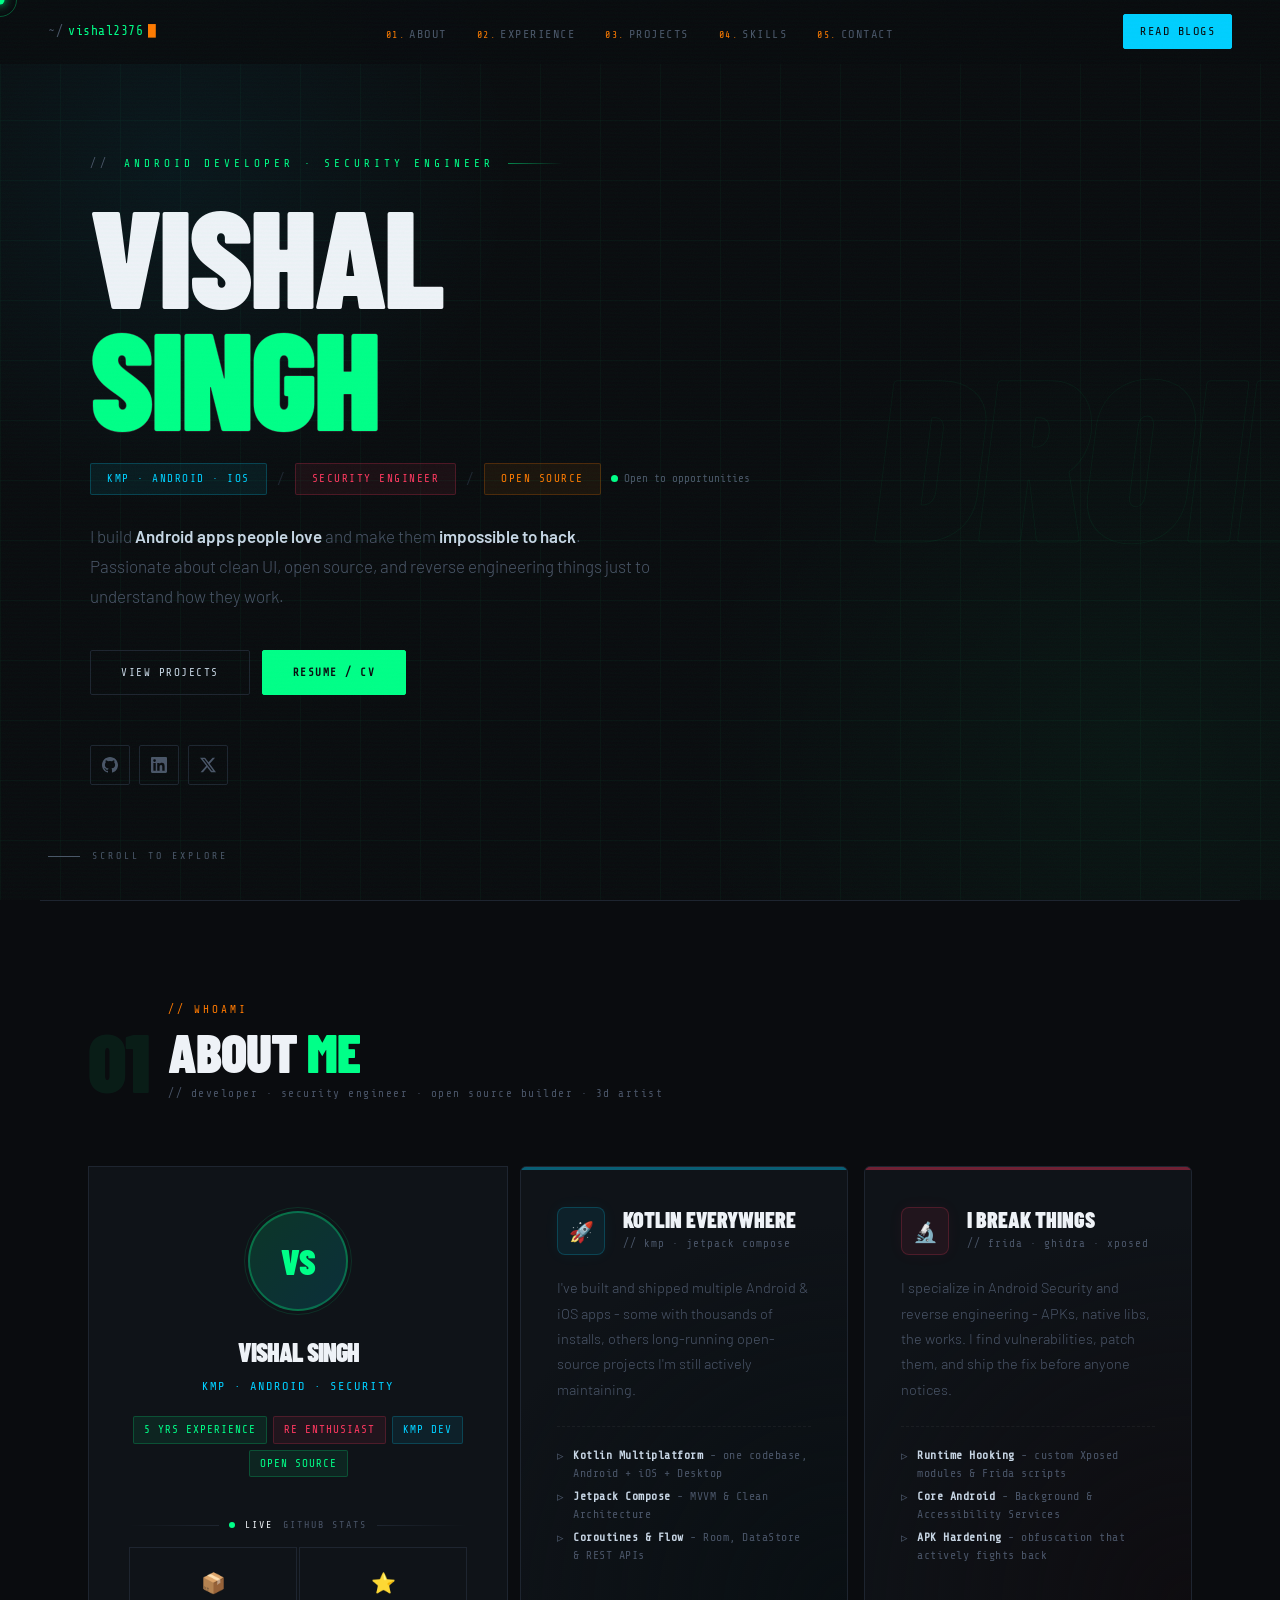
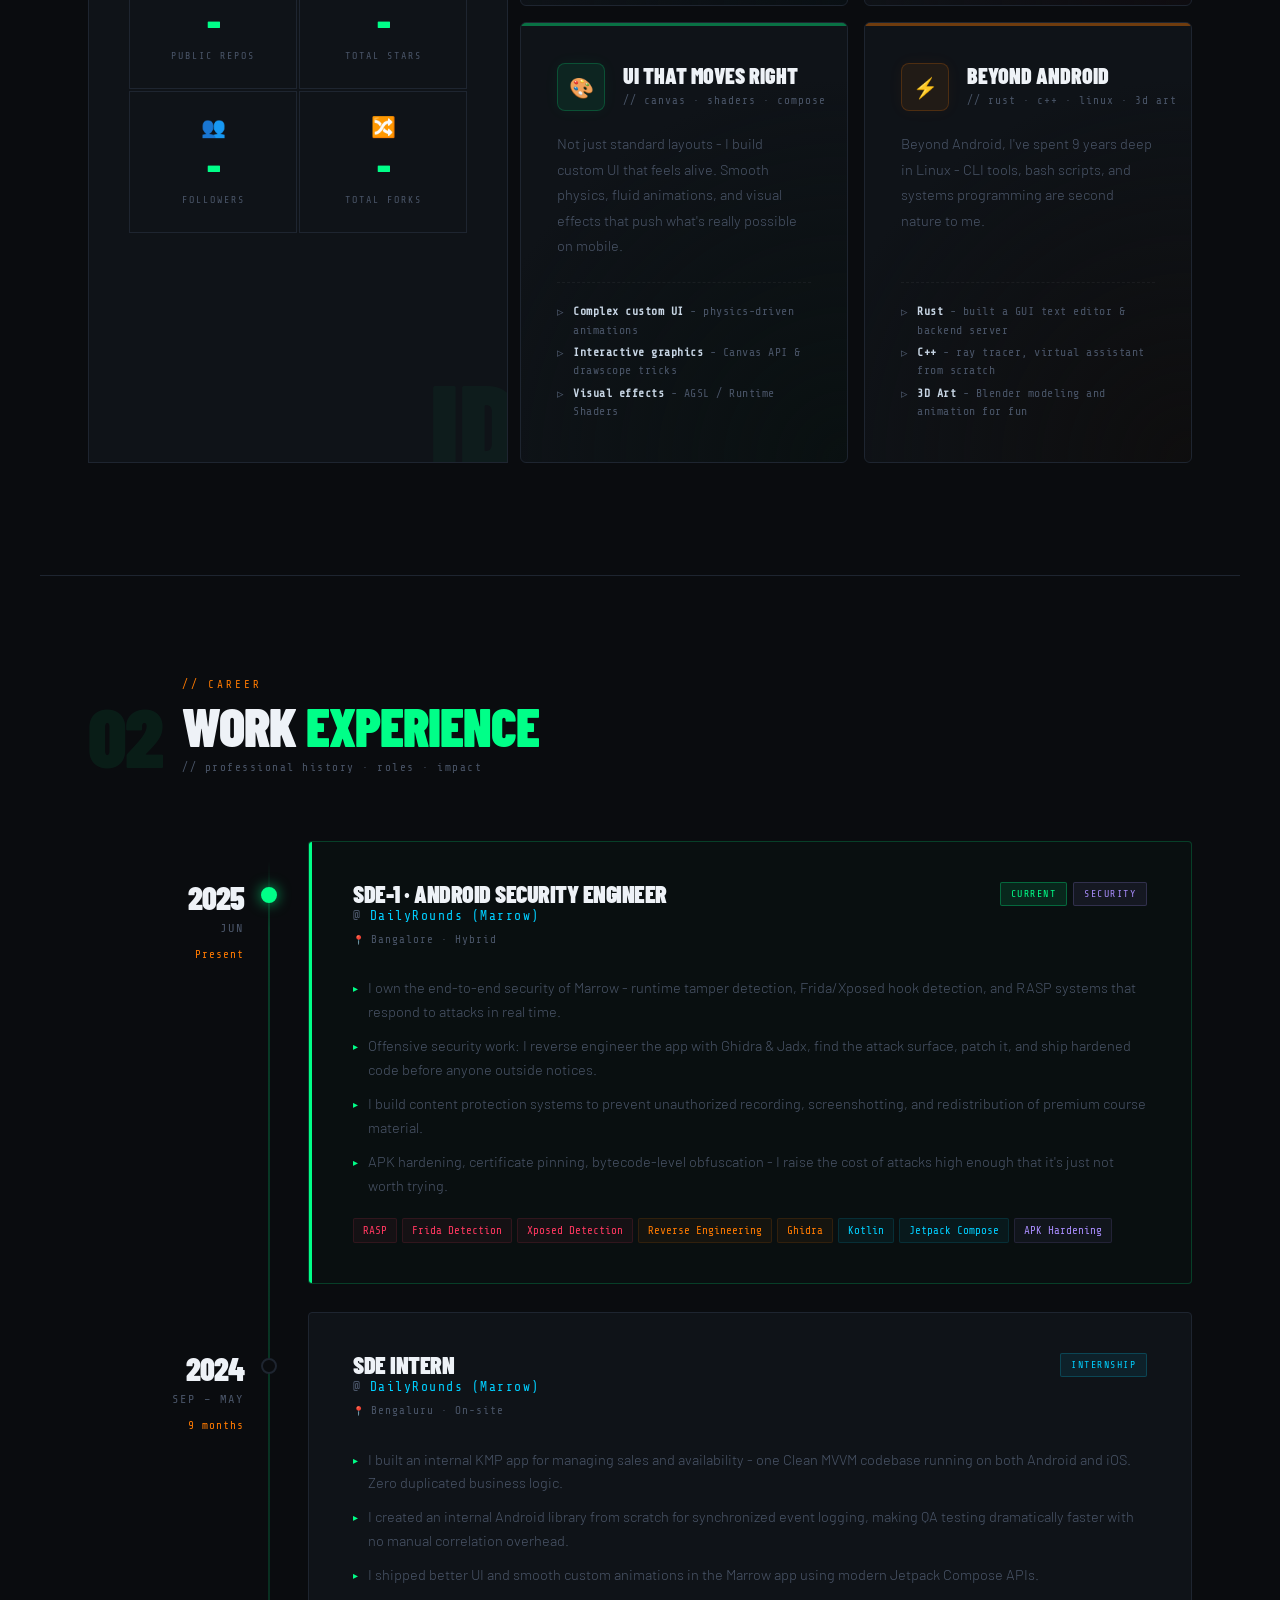
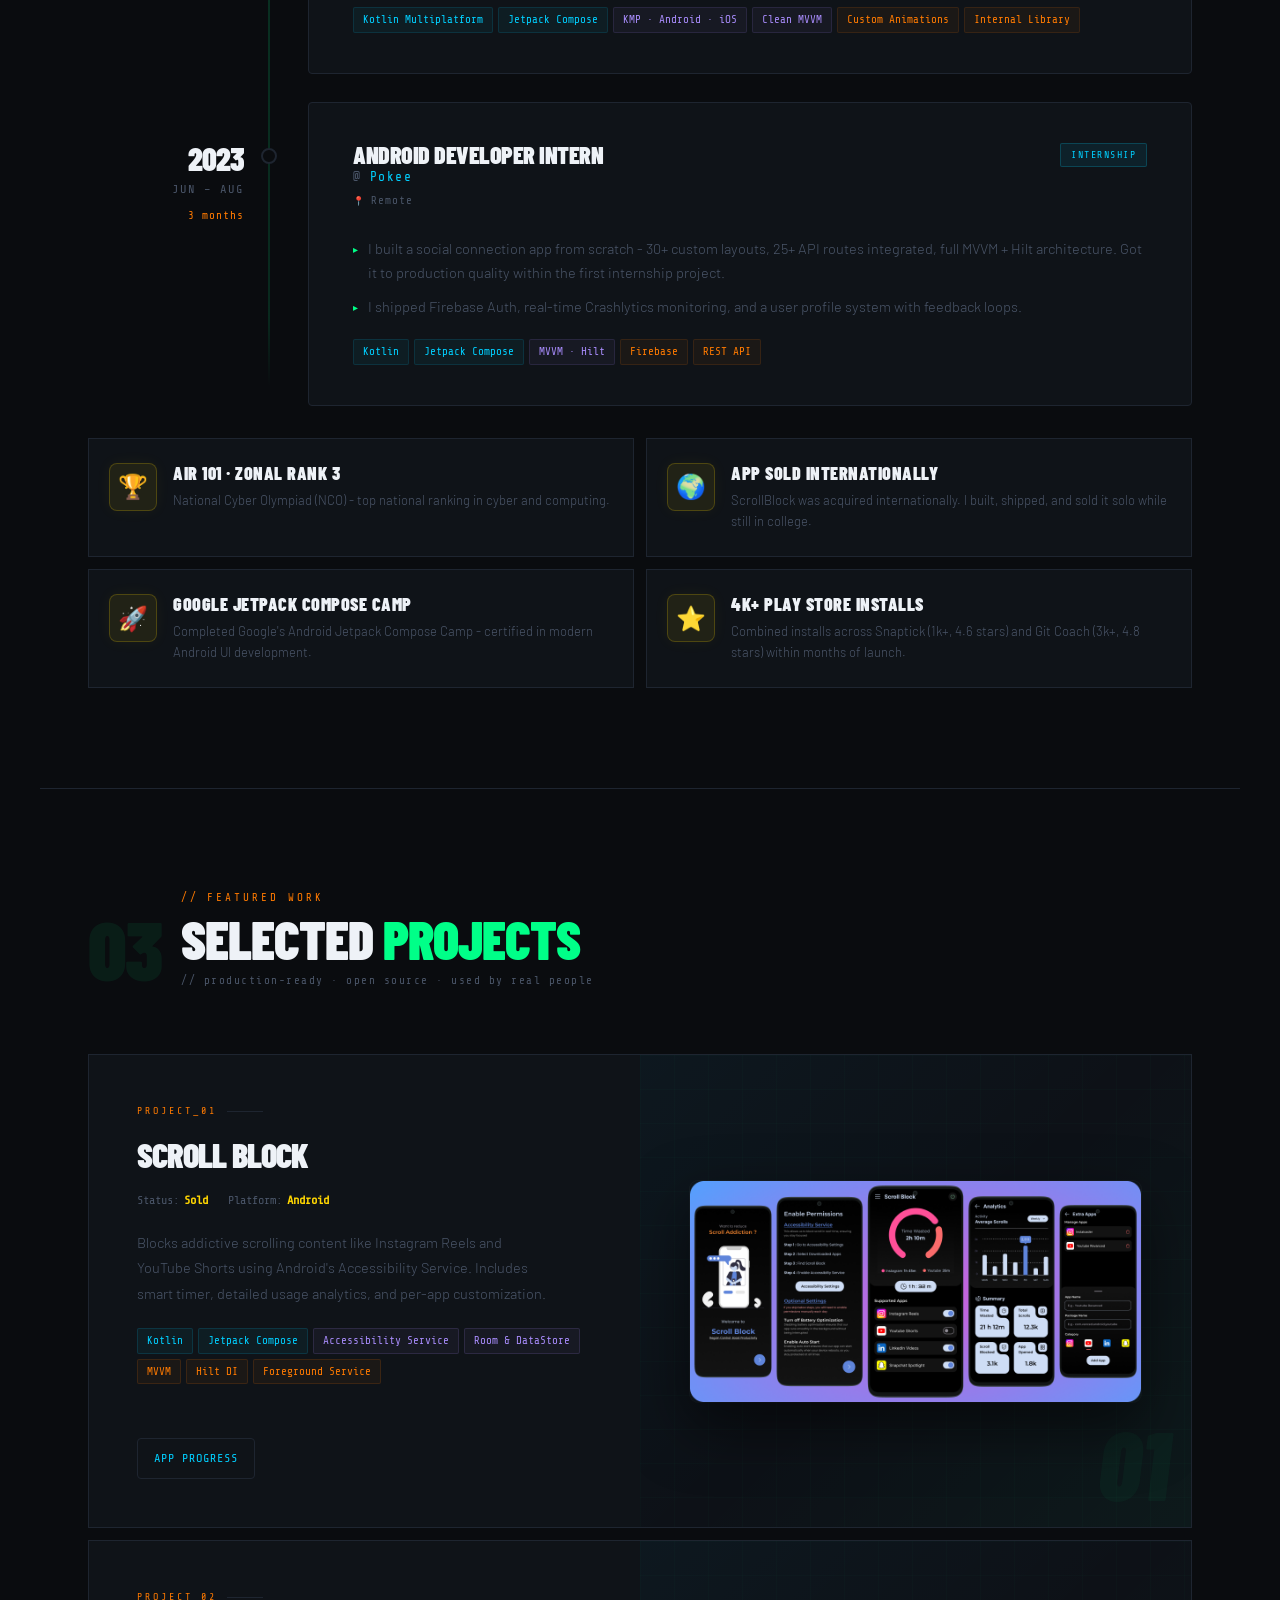
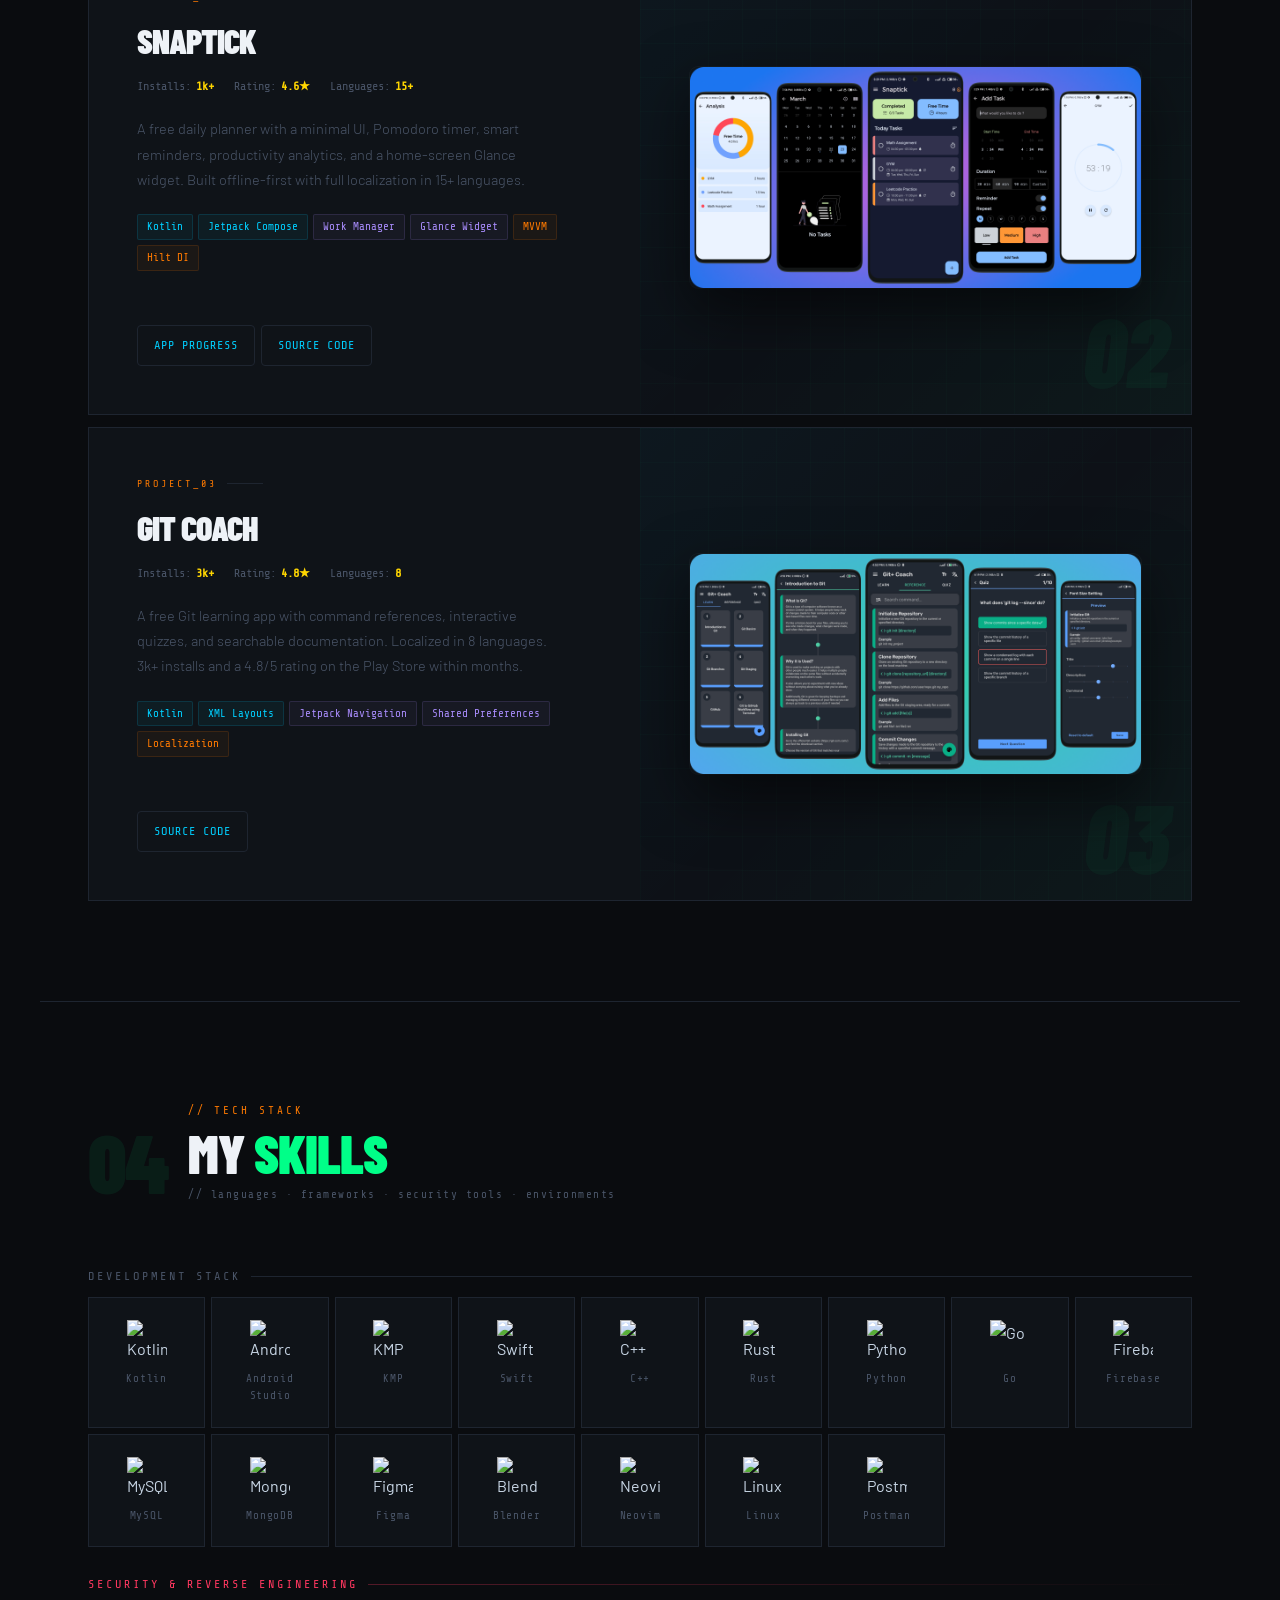
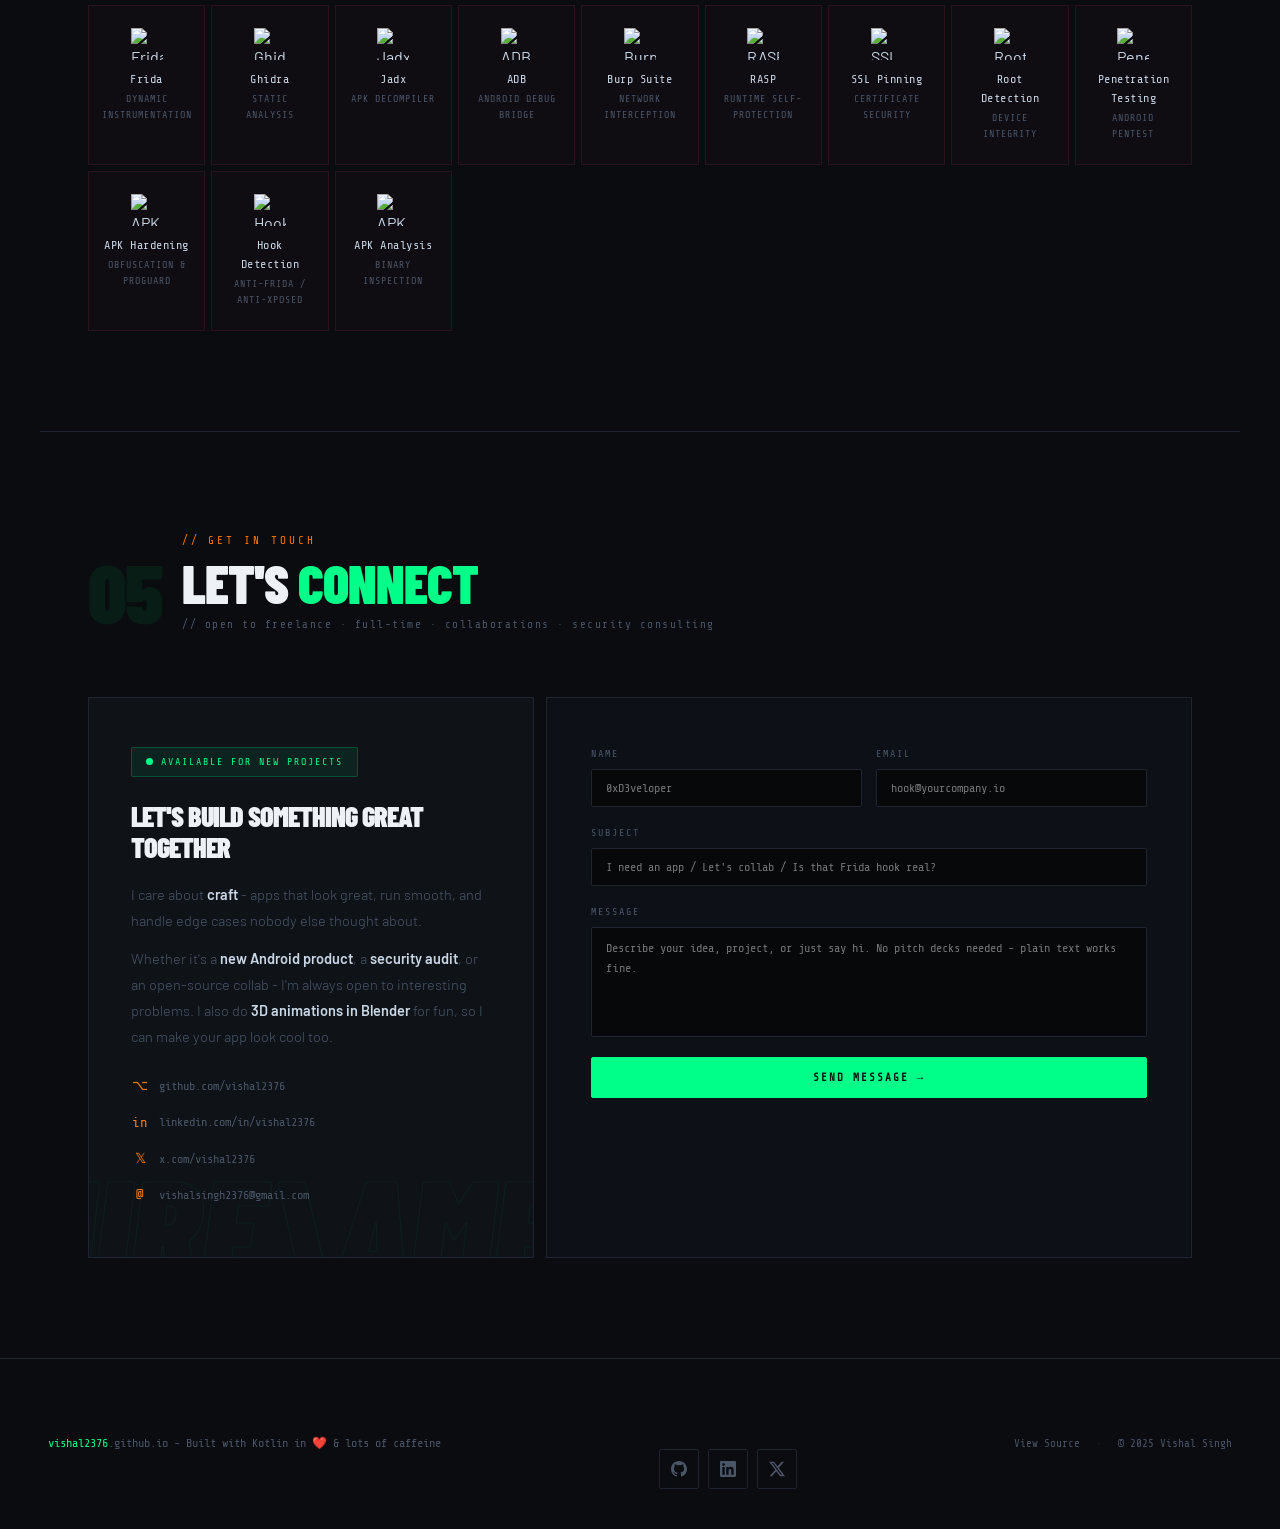
==== commit e2f8a132: "feat: customization, blogs added" ====
--- a/index.html
+++ b/index.html
@@ -3,41 +3,29 @@
 <head>
 <meta charset="UTF-8">
 <meta name="viewport" content="width=device-width, initial-scale=1.0">
-<meta name="description" content="Vishal Singh - KMP & Android Developer · Security Engineer · 5 years building apps people love.">
-<title>Vishal Singh // KMP · Android · Security</title>
+<meta name="description" content="Vishal Singh - Android & KMP Developer, Security Engineer. I build apps people love and make them impossible to hack.">
+<title>Vishal Singh | Android & KMP Developer</title>
+<link rel="icon" type="image/png" href="assets/images/favicons.png">
 <link href="https://fonts.googleapis.com/css2?family=Share+Tech+Mono&family=Barlow:ital,wght@0,300;0,400;0,600;0,700;0,900;1,900&family=Barlow+Condensed:ital,wght@0,700;0,900;1,900&display=swap" rel="stylesheet">
 <link rel="stylesheet" href="style.css">
+<!-- Blog Dependencies -->
+<script src="https://cdn.jsdelivr.net/npm/marked/marked.min.js"></script>
+<script src="https://cdnjs.cloudflare.com/ajax/libs/dompurify/3.0.6/purify.min.js"></script>
+<script src="https://cdnjs.cloudflare.com/ajax/libs/highlight.js/11.9.0/highlight.min.js"></script>
+<link id="hljs-theme" rel="stylesheet" href="https://cdnjs.cloudflare.com/ajax/libs/highlight.js/11.9.0/styles/atom-one-dark.min.css">
+<!-- Local Data -->
+<script src="data/about.js" defer></script>
+<script src="data/experience.js" defer></script>
+<script src="data/projects.js" defer></script>
+<script src="data/skills.js" defer></script>
+<script src="data/blogs.js" defer></script>
 <script src="script.js" defer></script>
 </head>
 <body>
-
-<!-- Hidden easter egg comment 🥚 -->
-<!-- TODO: hire Vishal - seriously though, he reverse engineers games for fun -->
-<!-- frida -U -f com.your.company -l vishal_is_hired.js --no-pause -->
-
 <div id="cur"></div>
 <div id="cur-r"></div>
 <div id="prog"></div>
 
-<!-- ═══════ KONAMI EASTER EGG ═══════ -->
-<div id="konami-overlay">
-  <div class="ko-title">GOD MODE ACTIVATED</div>
-  <div class="ko-code">
-    <span style="color:var(--dim)">// Frida hook injected ✓</span><br>
-    Interceptor.attach(target, {<br>
-    &nbsp;&nbsp;onEnter: <span style="color:var(--cyan)">function</span>(args) {<br>
-    &nbsp;&nbsp;&nbsp;&nbsp;args[<span style="color:var(--yellow)">1</span>] = ptr(<span style="color:var(--yellow)">0</span>); <span style="color:var(--dim)">// damage = 0</span><br>
-    &nbsp;&nbsp;}<br>
-    });<br><br>
-    <span style="color:var(--green)">// You found the easter egg 🎉</span><br>
-    <span style="color:var(--dim)">// ↑↑↓↓←→←→ B A - classic.</span>
-  </div>
-  <div class="ko-close" onclick="document.getElementById('konami-overlay').classList.remove('show')">[ CLOSE ] esc</div>
-</div>
-
-<div id="logo-tip"></div>
-
-<!-- ═══════ NAV ═══════ -->
 <header>
   <nav class="nav" id="nav">
     <a href="#hero" class="nav-logo" id="nav-logo">
@@ -50,7 +38,9 @@
       <li><a href="#skills"><span class="ni">04.</span>Skills</a></li>
       <li><a href="#contact"><span class="ni">05.</span>Contact</a></li>
     </ul>
-    <a href="https://drive.google.com/file/d/1m8AgJZq-NJCkTrRacLJvQGCCh-hvh6iC/view?usp=sharing" target="_blank" class="nav-cv">resume.pdf</a>
+    <div style="display:flex; align-items:center;">
+      <a href="blog.html" class="nav-blog">Read Blogs</a>
+    </div>
     <button class="ham" id="ham" aria-label="Menu"><span></span><span></span><span></span></button>
   </nav>
   <div class="mob" id="mob">
@@ -59,7 +49,7 @@
     <a href="#work">03. Projects</a>
     <a href="#skills">04. Skills</a>
     <a href="#contact">05. Contact</a>
-    <a href="https://drive.google.com/file/d/1m8AgJZq-NJCkTrRacLJvQGCCh-hvh6iC/view?usp=sharing" target="_blank">Resume / CV ↗</a>
+    <a href="blog.html" style="color:var(--cyan)">Read My Blogs ↗</a>
   </div>
 </header>
 
@@ -67,33 +57,7 @@
 <section id="hero">
   <div class="h-grid"></div>
   <div class="h-g1"></div><div class="h-g2"></div>
-  <div class="h-in">
-    <div class="h-eye">Android Developer · Security Engineer</div>
-    <h1 class="h-name">
-      <span class="l1">VISHAL</span>
-      <span class="l2">SINGH<span class="fill">SINGH</span></span>
-    </h1>
-    <div class="h-chips">
-      <span class="chip chip-c">KMP · Android · iOS</span>
-      <span class="chip-sep">/</span>
-      <span class="chip chip-r">Security Engineer</span>
-      <span class="chip-sep">/</span>
-      <span class="chip chip-o">Open Source</span>
-      <span class="avail"><span class="dot"></span>Open to opportunities</span>
-    </div>
-    <p class="h-desc">
-      I build <strong>Android apps people love</strong> and make them <strong>impossible to hack</strong>.
-      Passionate about clean UI, open source, and reverse engineering things just to understand how they work.
-    </p>
-    <div class="h-btns">
-      <a href="#work" class="btn-g">View Projects</a>
-      <a href="https://drive.google.com/file/d/1m8AgJZq-NJCkTrRacLJvQGCCh-hvh6iC/view?usp=sharing" target="_blank" class="btn-o">Resume / CV</a>
-    </div>
-    <div class="h-soc">
-      <a href="https://github.com/vishal2376" target="_blank" rel="noopener" class="soc" title="GitHub"><svg viewBox="0 0 24 24"><path d="M12 0C5.37 0 0 5.37 0 12c0 5.3 3.44 9.8 8.21 11.39.6.11.82-.26.82-.58v-2.03c-3.34.73-4.04-1.6-4.04-1.6-.55-1.4-1.34-1.77-1.34-1.77-1.1-.74.08-.73.08-.73 1.2.09 1.84 1.24 1.84 1.24 1.07 1.83 2.81 1.3 3.5 1 .11-.78.42-1.3.76-1.6-2.67-.3-5.47-1.33-5.47-5.93 0-1.31.47-2.38 1.24-3.22-.13-.3-.54-1.52.12-3.18 0 0 1-.32 3.3 1.23a11.5 11.5 0 0 1 6 0c2.28-1.55 3.29-1.23 3.29-1.23.66 1.66.25 2.88.12 3.18.77.84 1.24 1.91 1.24 3.22 0 4.61-2.81 5.63-5.48 5.92.43.37.81 1.1.81 2.22v3.29c0 .32.22.7.83.58C20.57 21.8 24 17.3 24 12c0-6.63-5.37-12-12-12z"/></svg></a>
-      <a href="https://www.linkedin.com/in/vishal2376/" target="_blank" rel="noopener" class="soc" title="LinkedIn"><svg viewBox="0 0 24 24"><path d="M20.45 20.45h-3.55v-5.57c0-1.33-.03-3.04-1.85-3.04-1.85 0-2.14 1.45-2.14 2.94v5.67H9.35V9h3.41v1.56h.05c.48-.9 1.64-1.85 3.37-1.85 3.6 0 4.27 2.37 4.27 5.45v6.29zM5.34 7.43a2.06 2.06 0 1 1 0-4.12 2.06 2.06 0 0 1 0 4.12zM7.12 20.45H3.56V9h3.56v11.45zM22.22 0H1.77C.79 0 0 .77 0 1.73v20.54C0 23.23.79 24 1.77 24h20.45c.98 0 1.78-.77 1.78-1.73V1.73C24 .77 23.2 0 22.22 0z"/></svg></a>
-      <a href="https://x.com/vishal2376" target="_blank" rel="noopener" class="soc" title="Twitter / X"><svg viewBox="0 0 24 24"><path d="M18.9 1h3.7l-8 9.2L24 23h-7.4l-5.8-7.5L4.5 23H.8l8.6-9.8L0 1h7.6l5.2 6.8L18.9 1zm-1.3 19.7h2L6.5 3H4.3L17.6 20.7z"/></svg></a>
-    </div>
+  <div class="h-in" id="hero-content">
   </div>
   <div class="h-ghost">DROID</div>
   <div class="scroll-cue">scroll to explore</div>
@@ -110,84 +74,7 @@
     </div>
   </div>
 
-  <div class="about-hero rv">
-    <!-- Identity card -->
-    <div class="id-card">
-      <div class="avatar">VS</div>
-      <div class="id-name">Vishal Singh</div>
-      <div class="id-role">KMP · Android · Security</div>
-      <div class="id-badges">
-        <span class="id-badge ib-g">5 yrs experience</span>
-        <span class="id-badge ib-r">RE Enthusiast</span>
-        <span class="id-badge ib-c">KMP Dev</span>
-        <span class="id-badge ib-g">Open Source</span>
-      </div>
-      <!-- GitHub live stats -->
-      <div class="gh-stats-label"><div class="dot"></div> <span>Live</span> GitHub Stats</div>
-      <div class="gh-stats" id="gh-stats" style="width:100%;display:grid;grid-template-columns:1fr 1fr;gap:2px">
-        <div class="gh-stat"><div class="gh-stat-icon">📦</div><div class="gh-stat-n" id="gh-repos">-</div><div class="gh-stat-l">public repos</div></div>
-        <div class="gh-stat"><div class="gh-stat-icon">⭐</div><div class="gh-stat-n" id="gh-stars">-</div><div class="gh-stat-l">total stars</div></div>
-        <div class="gh-stat"><div class="gh-stat-icon">👥</div><div class="gh-stat-n" id="gh-followers">-</div><div class="gh-stat-l">followers</div></div>
-        <div class="gh-stat"><div class="gh-stat-icon">🔀</div><div class="gh-stat-n" id="gh-forks">-</div><div class="gh-stat-l">total forks</div></div>
-      </div>
-    </div>
-
-    <!-- Info cards -->
-    <div class="about-info">
-      <div class="info-card ic-card-c">
-        <div class="ic-head">
-          <div class="ic-icon ic-icon-c">🚀</div>
-          <div><div class="ic-title">Kotlin Everywhere</div><div class="ic-sub">// kmp · jetpack compose</div></div>
-        </div>
-        <div class="ic-body">Hands-on experience building and shipping multiple Android & iOS applications, including apps with thousands of installs and long-term open-source projects.</div>
-        <ul class="ic-list">
-          <li><strong>Kotlin Multiplatform</strong> - Android, iOS, Desktop</li>
-          <li><strong>Jetpack Compose</strong> - MVVM & Clean Architecture</li>
-          <li><strong>Coroutines & Flow</strong> - Room, DataStore & APIs</li>
-        </ul>
-      </div>
-
-      <div class="info-card ic-card-r">
-        <div class="ic-head">
-          <div class="ic-icon ic-icon-r">🔬</div>
-          <div><div class="ic-title">I Break Things</div><div class="ic-sub">// frida · ghidra · xposed</div></div>
-        </div>
-        <div class="ic-body">Expertise in Android Security and Reverse-engineering (APK & Native). I find vulnerabilities, patch them, and ship the fix before anyone else notices.</div>
-        <ul class="ic-list">
-          <li><strong>Runtime Hooking</strong> - Custom Xposed & Frida</li>
-          <li><strong>Core Android</strong> - Background & Accessibility Services</li>
-          <li><strong>APK hardening</strong> - obfuscation that fights back</li>
-        </ul>
-      </div>
-
-      <div class="info-card ic-card-g">
-        <div class="ic-head">
-          <div class="ic-icon ic-icon-g">🎨</div>
-          <div><div class="ic-title">UI That Moves Right</div><div class="ic-sub">// canvas · shaders · compose</div></div>
-        </div>
-        <div class="ic-body">Not just standard layouts. I build complex custom UI that feels incredibly smooth, pushing the boundaries of what is visually possible on mobile.</div>
-        <ul class="ic-list">
-          <li><strong>Complex custom UI</strong> - Fluid animations</li>
-          <li><strong>Interactive graphics</strong> - Canvas API</li>
-          <li><strong>Visual effects</strong> - Graphics Shaders</li>
-        </ul>
-      </div>
-
-      <div class="info-card ic-card-o">
-        <div class="ic-head">
-          <div class="ic-icon ic-icon-o">⚡</div>
-          <div><div class="ic-title">Beyond Android</div><div class="ic-sub">// rust · c++ · linux · 3d art</div></div>
-        </div>
-        <div class="ic-body">In addition to Android, I have a solid 9-year background in Linux, including extensive work with CLI tools, bash scripting, and systems programming.</div>
-        <ul class="ic-list">
-          <li><strong>Rust</strong> - GUI Text Editor, Backend Server</li>
-          <li><strong>C++</strong> - Ray Tracer, Virtual Assistant</li>
-          <li><strong>3D Art</strong> - Blender Modeling and Animation</li>
-        </ul>
-      </div>
-
-
-    </div>
+  <div class="about-hero rv" id="about-container">
   </div>
 </section>
 
@@ -202,145 +89,11 @@
     </div>
   </div>
 
-  <div class="timeline">
-    <div class="tl-line"></div>
-
-    <!-- DailyRounds SDE-1 - Current -->
-    <div class="tl-item active-role rv">
-      <div class="tl-date">
-        <span class="tl-year">2025</span>
-        <span class="tl-month">Jun</span>
-        <span class="tl-duration">Present</span>
-      </div>
-      <div class="tl-card">
-        <div class="tl-top">
-          <div>
-            <div class="tl-role">SDE-1 · Android Security Engineer</div>
-            <div class="tl-company">DailyRounds (Marrow)</div>
-            <div class="tl-loc">Bangalore · Hybrid</div>
-          </div>
-          <div class="tl-badges">
-            <span class="tl-badge tb-now">Current</span>
-            <span class="tl-badge tb-lead">Security</span>
-          </div>
-        </div>
-        <ul class="tl-bullets">
-          <li>Own the end-to-end security of Marrow - runtime tamper detection, Frida/Xposed hook detection, and RASP systems that respond to attacks in real time.</li>
-          <li>Offensive security research: reverse engineer the app with Ghidra & Jadx, find the attack surface, patch it, and ship hardened code before anyone outside notices.</li>
-          <li>Build content protection systems preventing unauthorized recording, screenshotting, and redistribution of premium course material.</li>
-          <li>APK hardening, certificate pinning, bytecode-level obfuscation - raising the cost of attacks high enough that it's not worth trying.</li>
-        </ul>
-        <div class="tl-tags">
-          <span class="tl-tag tt-r">RASP</span>
-          <span class="tl-tag tt-r">Frida Detection</span>
-          <span class="tl-tag tt-r">Xposed Detection</span>
-          <span class="tl-tag tt-o">Reverse Engineering</span>
-          <span class="tl-tag tt-o">Ghidra</span>
-          <span class="tl-tag tt-c">Kotlin</span>
-          <span class="tl-tag tt-c">Jetpack Compose</span>
-          <span class="tl-tag tt-p">APK Hardening</span>
-        </div>
-      </div>
-    </div>
-
-    <!-- DailyRounds Intern -->
-    <div class="tl-item rv" style="transition-delay:.1s">
-      <div class="tl-date">
-        <span class="tl-year">2024</span>
-        <span class="tl-month">Sep – May</span>
-        <span class="tl-duration">9 months</span>
-      </div>
-      <div class="tl-card">
-        <div class="tl-top">
-          <div>
-            <div class="tl-role">SDE Intern</div>
-            <div class="tl-company">DailyRounds (Marrow)</div>
-            <div class="tl-loc">Bengaluru · On-site</div>
-          </div>
-          <div class="tl-badges">
-            <span class="tl-badge tb-intern">Internship</span>
-          </div>
-        </div>
-        <ul class="tl-bullets">
-          <li>Built an internal KMP app for managing sales and availability - single Clean MVVM codebase running on both Android and iOS simultaneously. Zero duplicated business logic.</li>
-          <li>Created an internal Android library from scratch for synchronized event logging, making the QA testing flow dramatically faster with zero manual correlation overhead.</li>
-          <li>Implemented better UI and smooth custom animations in the Marrow app using modern Jetpack Compose APIs - things that actually made engineers say "wait, how did you do that?"</li>
-        </ul>
-        <div class="tl-tags">
-          <span class="tl-tag tt-c">Kotlin Multiplatform</span>
-          <span class="tl-tag tt-c">Jetpack Compose</span>
-          <span class="tl-tag tt-p">KMP · Android · iOS</span>
-          <span class="tl-tag tt-p">Clean MVVM</span>
-          <span class="tl-tag tt-o">Custom Animations</span>
-          <span class="tl-tag tt-o">Internal Library</span>
-        </div>
-      </div>
-    </div>
-
-    <!-- Pokee Intern -->
-    <div class="tl-item rv" style="transition-delay:.2s">
-      <div class="tl-date">
-        <span class="tl-year">2023</span>
-        <span class="tl-month">Jun – Aug</span>
-        <span class="tl-duration">3 months</span>
-      </div>
-      <div class="tl-card">
-        <div class="tl-top">
-          <div>
-            <div class="tl-role">Android Developer Intern</div>
-            <div class="tl-company">Pokee</div>
-            <div class="tl-loc">Remote</div>
-          </div>
-          <div class="tl-badges">
-            <span class="tl-badge tb-intern">Internship</span>
-          </div>
-        </div>
-        <ul class="tl-bullets">
-          <li>Built a social connection app from scratch - 30+ custom layouts, 25+ API routes integrated, and a full MVVM + Hilt architecture set up before the senior team could finish their morning standup.</li>
-          <li>Shipped Firebase Auth, real-time Crashlytics monitoring, and a user profile system with active feedback loops - production-quality on the first intern project.</li>
-        </ul>
-        <div class="tl-tags">
-          <span class="tl-tag tt-c">Kotlin</span>
-          <span class="tl-tag tt-c">Jetpack Compose</span>
-          <span class="tl-tag tt-p">MVVM · Hilt</span>
-          <span class="tl-tag tt-o">Firebase</span>
-          <span class="tl-tag tt-o">REST API</span>
-        </div>
-      </div>
-    </div>
-
+  <div class="timeline" id="experience-timeline">
   </div>
 
   <!-- Achievements -->
-  <div class="ach-row rv" style="margin-top:32px">
-    <div class="ach-card">
-      <div class="ach-icon">🏆</div>
-      <div>
-        <div class="ach-title">AIR 101 · Zonal Rank 3</div>
-        <div class="ach-desc">National Cyber Olympiad (NCO) - top national ranking in cyber / computing competition.</div>
-      </div>
-    </div>
-    <div class="ach-card">
-      <div class="ach-icon">🌍</div>
-      <div>
-        <div class="ach-title">App Sold Internationally</div>
-        <div class="ach-desc">ScrollBlock was acquired internationally - built, shipped, and sold entirely by Vishal while in college.</div>
-      </div>
-    </div>
-    <div class="ach-card">
-      <div class="ach-icon">🚀</div>
-      <div>
-        <div class="ach-title">Google Jetpack Compose Camp</div>
-        <div class="ach-desc">Completed Google-organized Android Jetpack Compose Camp - certified in modern Android UI.</div>
-      </div>
-    </div>
-    <div class="ach-card">
-      <div class="ach-icon">⭐</div>
-      <div>
-        <div class="ach-title">4k+ Play Store Installs</div>
-        <div class="ach-desc">Combined installs across Snaptick (1k+, 4.6★) and Git Coach (3k+, 4.8★) within months of launch.</div>
-      </div>
-    </div>
+  <div class="ach-row rv" style="margin-top:32px" id="achievements-row">
   </div>
 </section>
 
@@ -355,97 +108,11 @@
     </div>
   </div>
 
-  <div class="projs">
-
-    <div class="proj rv">
-      <div class="p-info">
-        <div class="p-idx"><span>PROJECT_01</span></div>
-        <h3 class="p-name">Scroll Block</h3>
-        <span class="p-badge pb-sold">Acquired Internationally</span>
-        <div class="proj-metrics">
-          <span class="pmet">Status: <span class="mv">Sold</span></span>
-          <span class="pmet">Platform: <span class="mv">Android</span></span>
-        </div>
-        <p class="p-desc">Blocks addictive scrolling content like Instagram Reels and YouTube Shorts using Android's Accessibility Service. Includes smart timer, detailed usage analytics, and per-app customization.</p>
-        <div class="p-tags">
-          <span class="ptag ptag-c">Kotlin</span>
-          <span class="ptag ptag-c">Jetpack Compose</span>
-          <span class="ptag ptag-p">Accessibility Service</span>
-          <span class="ptag ptag-p">Room &amp; DataStore</span>
-          <span class="ptag ptag-o">MVVM</span>
-          <span class="ptag ptag-o">Hilt DI</span>
-          <span class="ptag ptag-o">Foreground Service</span>
-        </div>
-        <div class="p-links">
-          <a href="https://x.com/scrollblockapp" target="_blank" rel="noopener" class="pl">App Progress</a>
-        </div>
-      </div>
-      <div class="p-vis">
-        <img src="https://vishal2376.github.io/assets/images/work/scrollblock_banner.png" alt="Scroll Block" loading="lazy">
-        <div class="pnum">01</div>
-      </div>
-    </div>
-
-    <div class="proj rv">
-      <div class="p-info">
-        <div class="p-idx"><span>PROJECT_02</span></div>
-        <h3 class="p-name">Snaptick</h3>
-        <span class="p-badge pb-open">Open Source</span>
-        <div class="proj-metrics">
-          <span class="pmet">Installs: <span class="mv">1k+</span></span>
-          <span class="pmet">Rating: <span class="mv">4.6★</span></span>
-          <span class="pmet">Languages: <span class="mv">15+</span></span>
-        </div>
-        <p class="p-desc">A free daily planner with a minimal UI, Pomodoro timer, smart reminders, productivity analytics, and a home-screen Glance widget. Built offline-first with full localization in 15+ languages.</p>
-        <div class="p-tags">
-          <span class="ptag ptag-c">Kotlin</span>
-          <span class="ptag ptag-c">Jetpack Compose</span>
-          <span class="ptag ptag-p">Work Manager</span>
-          <span class="ptag ptag-p">Glance Widget</span>
-          <span class="ptag ptag-o">MVVM</span>
-          <span class="ptag ptag-o">Hilt DI</span>
-        </div>
-        <div class="p-links">
-          <a href="https://x.com/snaptickapp" target="_blank" rel="noopener" class="pl">App Progress</a>
-          <a href="https://github.com/vishal2376/snaptick" target="_blank" rel="noopener" class="pl sec">Source Code</a>
-        </div>
-      </div>
-      <div class="p-vis">
-        <img src="https://vishal2376.github.io/assets/images/work/snaptick_banner.png" alt="Snaptick" loading="lazy">
-        <div class="pnum">02</div>
-      </div>
-    </div>
-
-    <div class="proj rv">
-      <div class="p-info">
-        <div class="p-idx"><span>PROJECT_03</span></div>
-        <h3 class="p-name">Git Coach</h3>
-        <span class="p-badge pb-edu">Education</span>
-        <div class="proj-metrics">
-          <span class="pmet">Installs: <span class="mv">3k+</span></span>
-          <span class="pmet">Rating: <span class="mv">4.8★</span></span>
-          <span class="pmet">Languages: <span class="mv">8</span></span>
-        </div>
-        <p class="p-desc">A free Git learning app with command references, interactive quizzes, and searchable documentation. Localized in 8 languages. 3k+ installs and a 4.8/5 rating on the Play Store within months.</p>
-        <div class="p-tags">
-          <span class="ptag ptag-c">Kotlin</span>
-          <span class="ptag ptag-c">XML Layouts</span>
-          <span class="ptag ptag-p">Jetpack Navigation</span>
-          <span class="ptag ptag-p">Shared Preferences</span>
-          <span class="ptag ptag-o">Localization</span>
-        </div>
-        <div class="p-links">
-          <a href="https://github.com/vishal2376/git-coach" target="_blank" rel="noopener" class="pl">Source Code</a>
-        </div>
-      </div>
-      <div class="p-vis">
-        <img src="https://vishal2376.github.io/assets/images/work/gitcoach_banner.png" alt="Git Coach" loading="lazy">
-        <div class="pnum">03</div>
-      </div>
-    </div>
-
+  <div class="projs" id="projects-container">
   </div>
 </section>
+
+
 
 <!-- ═══════ SKILLS ═══════ -->
 <section class="sec sec-b" id="skills">
@@ -458,50 +125,7 @@
     </div>
   </div>
 
-  <div class="skills-sections">
-
-    <!-- Dev Skills -->
-    <div class="rv">
-      <div class="skill-section-label">Development Stack</div>
-      <div class="skills-grid">
-        <div class="skill"><img src="https://skillicons.dev/icons?i=kotlin" class="skill-icon" alt="Kotlin" loading="lazy"><span class="skill-name">Kotlin</span></div>
-        <div class="skill"><img src="https://skillicons.dev/icons?i=androidstudio" class="skill-icon" alt="Android Studio" loading="lazy"><span class="skill-name">Android Studio</span></div>
-        <div class="skill" title="Kotlin Multiplatform"><img src="https://skillicons.dev/icons?i=kotlin" class="skill-icon" alt="KMP" loading="lazy" style="filter:hue-rotate(120deg) brightness(1.1)"><span class="skill-name">KMP</span></div>
-        <div class="skill"><img src="https://skillicons.dev/icons?i=swift" class="skill-icon" alt="Swift" loading="lazy"><span class="skill-name">Swift</span></div>
-        <div class="skill"><img src="https://skillicons.dev/icons?i=cpp" class="skill-icon" alt="C++" loading="lazy"><span class="skill-name">C++</span></div>
-        <div class="skill"><img src="https://skillicons.dev/icons?i=rust" class="skill-icon" alt="Rust" loading="lazy"><span class="skill-name">Rust</span></div>
-        <div class="skill"><img src="https://skillicons.dev/icons?i=py" class="skill-icon" alt="Python" loading="lazy"><span class="skill-name">Python</span></div>
-        <div class="skill"><img src="https://skillicons.dev/icons?i=go" class="skill-icon" alt="Go" loading="lazy"><span class="skill-name">Go</span></div>
-        <div class="skill"><img src="https://skillicons.dev/icons?i=firebase" class="skill-icon" alt="Firebase" loading="lazy"><span class="skill-name">Firebase</span></div>
-        <div class="skill"><img src="https://skillicons.dev/icons?i=mysql" class="skill-icon" alt="MySQL" loading="lazy"><span class="skill-name">MySQL</span></div>
-        <div class="skill"><img src="https://skillicons.dev/icons?i=mongodb" class="skill-icon" alt="MongoDB" loading="lazy"><span class="skill-name">MongoDB</span></div>
-        <div class="skill"><img src="https://skillicons.dev/icons?i=figma" class="skill-icon" alt="Figma" loading="lazy"><span class="skill-name">Figma</span></div>
-        <div class="skill"><img src="https://skillicons.dev/icons?i=blender" class="skill-icon" alt="Blender" loading="lazy"><span class="skill-name">Blender</span></div>
-        <div class="skill"><img src="https://skillicons.dev/icons?i=neovim" class="skill-icon" alt="Neovim" loading="lazy"><span class="skill-name">Neovim</span></div>
-        <div class="skill"><img src="https://skillicons.dev/icons?i=linux" class="skill-icon" alt="Linux" loading="lazy"><span class="skill-name">Linux</span></div>
-        <div class="skill"><img src="https://skillicons.dev/icons?i=postman" class="skill-icon" alt="Postman" loading="lazy"><span class="skill-name">Postman</span></div>
-      </div>
-    </div>
-
-    <!-- Security Skills -->
-    <div class="rv">
-      <div class="skill-section-label sec-label-r">Security &amp; Reverse Engineering</div>
-      <div class="sec-skills-grid">
-        <div class="sec-skill"><div class="sec-skill-icon">🔬</div><div class="sec-skill-info"><div class="sec-skill-name">Frida</div><div class="sec-skill-cat">Dynamic Instrumentation</div></div></div>
-        <div class="sec-skill"><div class="sec-skill-icon">👁</div><div class="sec-skill-info"><div class="sec-skill-name">Ghidra</div><div class="sec-skill-cat">Static Analysis</div></div></div>
-        <div class="sec-skill"><div class="sec-skill-icon">📦</div><div class="sec-skill-info"><div class="sec-skill-name">Jadx</div><div class="sec-skill-cat">APK Decompiler</div></div></div>
-        <div class="sec-skill"><div class="sec-skill-icon">📱</div><div class="sec-skill-info"><div class="sec-skill-name">ADB</div><div class="sec-skill-cat">Android Debug Bridge</div></div></div>
-        <div class="sec-skill"><div class="sec-skill-icon">🔓</div><div class="sec-skill-info"><div class="sec-skill-name">APK Analysis</div><div class="sec-skill-cat">Binary Inspection</div></div></div>
-        <div class="sec-skill"><div class="sec-skill-icon">🌐</div><div class="sec-skill-info"><div class="sec-skill-name">Burp Suite</div><div class="sec-skill-cat">Network Interception</div></div></div>
-        <div class="sec-skill"><div class="sec-skill-icon">🛡</div><div class="sec-skill-info"><div class="sec-skill-name">RASP</div><div class="sec-skill-cat">Runtime Self-Protection</div></div></div>
-        <div class="sec-skill"><div class="sec-skill-icon">🔒</div><div class="sec-skill-info"><div class="sec-skill-name">SSL Pinning</div><div class="sec-skill-cat">Certificate Security</div></div></div>
-        <div class="sec-skill"><div class="sec-skill-icon">🚨</div><div class="sec-skill-info"><div class="sec-skill-name">Root Detection</div><div class="sec-skill-cat">Device Integrity</div></div></div>
-        <div class="sec-skill"><div class="sec-skill-icon">🧪</div><div class="sec-skill-info"><div class="sec-skill-name">Penetration Testing</div><div class="sec-skill-cat">Android PenTest</div></div></div>
-        <div class="sec-skill"><div class="sec-skill-icon">🏗</div><div class="sec-skill-info"><div class="sec-skill-name">APK Hardening</div><div class="sec-skill-cat">Obfuscation &amp; ProGuard</div></div></div>
-        <div class="sec-skill"><div class="sec-skill-icon">🎯</div><div class="sec-skill-info"><div class="sec-skill-name">Hook Detection</div><div class="sec-skill-cat">Anti-Frida / Anti-Xposed</div></div></div>
-      </div>
-    </div>
-
+  <div class="skills-sections" id="skills-container">
   </div>
 </section>
 
@@ -517,17 +141,7 @@
   </div>
 
   <div class="contact-grid rv">
-    <div class="c-left">
-      <div class="hire-tag"><span class="hire-dot"></span>Available for new projects</div>
-      <h3>Let's build something great together</h3>
-      <p>I'm a developer who cares about <strong>craft</strong> - apps that look great, run smooth, and handle edge cases nobody else thought about.</p>
-      <p>Whether it's a <strong>new Android product</strong>, a <strong>security audit</strong>, or an open-source collab - I'm always open to interesting problems. I also do <strong>3D animations in Blender</strong> for fun, so I can make your app look cool too.</p>
-      <div class="c-links">
-        <a href="https://github.com/vishal2376" target="_blank" rel="noopener" class="c-link"><span class="ci">⌥</span> github.com/vishal2376</a>
-        <a href="https://www.linkedin.com/in/vishal2376/" target="_blank" rel="noopener" class="c-link"><span class="ci">in</span> linkedin.com/in/vishal2376</a>
-        <a href="https://x.com/vishal2376" target="_blank" rel="noopener" class="c-link"><span class="ci">𝕏</span> x.com/vishal2376</a>
-        <a href="mailto:vishalsingh2376@gmail.com" class="c-link"><span class="ci">@</span> vishalsingh2376@gmail.com</a>
-      </div>
+    <div class="c-left" id="contact-left">
     </div>
 
     <div class="c-form">
@@ -562,11 +176,9 @@
   </div>
 </div>
 
-<!-- ═══════ IMAGE ZOOM OVERLAY ═══════ -->
-<div id="img-zoom" class="img-zoom-overlay">
-  <button id="zoom-close" class="zoom-close" aria-label="Close zoom">&times;</button>
-  <img id="zoom-img" src="" alt="Zoomed image">
-</div>
 
+
+
+<button id="btn-top" class="btn-top" aria-label="Go to top">↑</button>
 </body>
 </html>
--- a/style.css
+++ b/style.css
@@ -43,7 +43,9 @@
 .nav{position:fixed;top:0;left:0;right:0;z-index:1000;height:64px;padding:0 48px;display:flex;align-items:center;justify-content:space-between;background:rgba(10,12,15,.88);backdrop-filter:blur(18px);border-bottom:1px solid transparent;transition:border-color .3s}
 .nav.stuck{border-color:var(--border)}
 .nav-logo{font-family:var(--mono);font-size:13px;color:var(--text);text-decoration:none;display:flex;align-items:center;gap:5px;letter-spacing:.5px}
+.nav-logo:visited{color:var(--text)}
 .nav-logo .p{color:var(--dim)}.nav-logo .n{color:var(--green)}.nav-logo .c{color:var(--orange);animation:blink 1s step-end infinite}
+.nav-logo:visited .p{color:var(--dim)}.nav-logo:visited .n{color:var(--green)}.nav-logo:visited .c{color:var(--orange)}
 @keyframes blink{50%{opacity:0}}
 .nav-links{display:flex;gap:2px;list-style:none}
 .nav-links a{font-family:var(--mono);font-size:12px;color:var(--dim);text-decoration:none;padding:7px 13px;border:1px solid transparent;border-radius:2px;transition:all .2s;letter-spacing:1.5px;text-transform:uppercase}
@@ -51,6 +53,10 @@
 .nav-links .ni{color:var(--orange);margin-right:4px;font-size:10px}
 .nav-cv{font-family:var(--mono);font-size:12px;padding:7px 16px;border:1px solid var(--green);color:var(--green);text-decoration:none;border-radius:2px;transition:all .2s;letter-spacing:1px;background:transparent;text-transform:uppercase}
 .nav-cv:hover{background:var(--green);color:var(--bg)}
+.nav-blog{font-family:var(--mono);font-size:12px;padding:7px 16px;border:1px solid var(--cyan);color:var(--bg);text-decoration:none;border-radius:2px;transition:all .2s;letter-spacing:1.5px;background:var(--cyan);text-transform:uppercase;position:relative;overflow:hidden}
+.nav-blog::before{content:'';position:absolute;top:0;left:-100%;width:60%;height:100%;background:linear-gradient(90deg,transparent,rgba(255,255,255,.35),transparent);animation:navShimmer 2.2s ease-in-out infinite}
+@keyframes navShimmer{0%{left:-100%}60%,100%{left:150%}}
+.nav-blog:hover{background:transparent;color:var(--cyan);box-shadow:0 0 15px rgba(0,207,255,.3)}
 .ham{display:none;flex-direction:column;gap:5px;background:none;border:1px solid var(--border);padding:9px 11px;border-radius:2px;cursor:pointer}
 .ham span{display:block;width:18px;height:1px;background:var(--text);transition:all .28s}
 .mob{display:none;position:fixed;top:64px;left:0;right:0;background:rgba(8,10,13,.97);backdrop-filter:blur(20px);border-bottom:1px solid var(--border);padding:20px 48px;flex-direction:column;gap:0;z-index:999}
@@ -91,8 +97,11 @@
 .h-desc strong{color:var(--text);font-weight:600}
 
 .h-btns{display:flex;gap:12px;margin-top:38px;flex-wrap:wrap;opacity:0;animation:su .6s .85s ease forwards}
-.btn-g{font-family:var(--mono);font-size:11px;padding:13px 30px;background:var(--green);color:var(--bg);text-decoration:none;border-radius:2px;font-weight:700;letter-spacing:1.5px;transition:all .2s;border:1px solid var(--green);text-transform:uppercase}
+.btn-g{font-family:var(--mono);font-size:11px;padding:13px 30px;background:var(--green);color:var(--bg);text-decoration:none;border-radius:2px;font-weight:700;letter-spacing:1.5px;transition:all .2s;border:1px solid var(--green);text-transform:uppercase;position:relative;overflow:hidden}
+.btn-g::before{content:'';position:absolute;top:0;left:-100%;width:60%;height:100%;background:linear-gradient(90deg,transparent,rgba(255,255,255,.35),transparent);animation:btnShimmer 2.4s ease-in-out infinite}
+@keyframes btnShimmer{0%{left:-100%}60%,100%{left:150%}}
 .btn-g:hover{background:transparent;color:var(--green);box-shadow:0 0 20px rgba(0,255,136,.15)}
+.btn-g:hover::before{animation:none;opacity:0}
 .btn-o{font-family:var(--mono);font-size:11px;padding:13px 30px;background:transparent;color:var(--text);text-decoration:none;border-radius:2px;letter-spacing:1.5px;transition:all .2s;border:1px solid var(--border);text-transform:uppercase}
 .btn-o:hover{border-color:var(--text);color:var(--white)}
 
@@ -117,7 +126,14 @@
 .sec-t h2{font-family:var(--cond);font-size:clamp(32px,4.5vw,54px);font-weight:900;text-transform:uppercase;letter-spacing:-1px;color:var(--white);line-height:1}
 .sec-t h2 em{font-style:normal;color:var(--green)}
 .sec-t .ssub{font-family:var(--mono);font-size:11px;color:var(--dim);margin-top:6px;letter-spacing:1.5px}
-
+.sec-t .f-ok{font-family:var(--mono);font-size:12px;color:var(--green);text-align:center;margin-top:20px;display:none;letter-spacing:1px}
+
+/* ═══ GO TO TOP BUTTON ═══ */
+.btn-top{position:fixed;bottom:40px;right:40px;width:44px;height:44px;background:var(--panel);border:1px solid var(--border);color:var(--cyan);font-family:var(--mono);font-size:20px;border-radius:4px;cursor:pointer;z-index:9000;display:flex;align-items:center;justify-content:center;opacity:0;pointer-events:none;transform:translateY(20px);transition:all .3s cubic-bezier(0.34,1.56,0.64,1);box-shadow:0 4px 12px rgba(0,0,0,.5)}
+.btn-top.show{opacity:1;pointer-events:auto;transform:translateY(0)}
+.btn-top:hover{background:var(--cyan);color:var(--bg);border-color:var(--cyan);box-shadow:0 0 15px rgba(0,207,255,.3);transform:translateY(-3px)}
+
+/* ═══ FOOTER ═══ */
 /* reveal */
 .rv{opacity:0;transform:translateY(32px);transition:opacity .6s ease,transform .6s ease}
 .rv.in{opacity:1;transform:none}
@@ -359,8 +375,6 @@
 .projs{display:flex;flex-direction:column;gap:12px}
 .proj{background:var(--panel);border:1px solid var(--border);display:grid;grid-template-columns:1fr 1fr;overflow:hidden;transition:border-color .3s}
 .proj:hover{border-color:rgba(0,255,136,.22)}
-.proj:nth-child(even){direction:rtl}
-.proj:nth-child(even)>*{direction:ltr}
 .p-info{padding:48px 48px;display:flex;flex-direction:column;justify-content:center;position:relative}
 .p-info::after{content:'';position:absolute;top:0;left:0;width:3px;height:0;background:var(--green);transition:height .32s ease}
 .proj:hover .p-info::after{height:100%}
@@ -375,12 +389,9 @@
 .ptag-c{background:rgba(0,207,255,.05);border:1px solid rgba(0,207,255,.14);color:var(--cyan)}
 .ptag-p{background:rgba(167,139,250,.05);border:1px solid rgba(167,139,250,.14);color:var(--purple)}
 .ptag-o{background:rgba(255,122,0,.05);border:1px solid rgba(255,122,0,.14);color:var(--orange)}
-.p-links{display:flex;gap:18px;flex-wrap:wrap}
-.pl{font-family:var(--mono);font-size:11px;color:var(--green);text-decoration:none;display:flex;align-items:center;gap:5px;padding-bottom:3px;border-bottom:1px solid rgba(0,255,136,.18);transition:all .2s;letter-spacing:1px;text-transform:uppercase}
-.pl::before{content:'→';transition:margin .2s}
-.pl:hover{border-color:var(--green);gap:9px}
-.pl.sec{color:var(--dim);border-color:var(--border)}
-.pl.sec:hover{color:var(--text);border-color:var(--dim)}
+.p-links{display:flex;gap:6px;margin-top:28px;flex-wrap:wrap;align-self:flex-start}
+.pl{font-family:var(--mono);font-size:12px;color:var(--cyan);text-decoration:none;display:flex;align-items:center;padding:10px 16px;background:transparent;transition:all .2s;letter-spacing:1px;text-transform:uppercase;border:1px solid var(--border);border-radius:4px;font-weight:500}
+.pl:hover{background:rgba(0,207,255,.05);color:var(--cyan);border-color:var(--cyan)}
 .p-vis{background:var(--panel2);position:relative;overflow:hidden;display:flex;align-items:center;justify-content:center;min-height:360px}
 .p-vis::before{content:'';position:absolute;inset:0;background-image:linear-gradient(rgba(0,255,136,.016) 1px,transparent 1px),linear-gradient(90deg,rgba(0,255,136,.016) 1px,transparent 1px);background-size:34px 34px}
 .p-vis::after{content:'';position:absolute;inset:0;background:linear-gradient(135deg,rgba(0,207,255,.035) 0%,transparent 50%,rgba(0,255,136,.035) 100%)}
@@ -459,7 +470,8 @@
 /* hover override for revealed sec-skill */
 .sec-skills-grid.revealed .sec-skill:hover{transform:translateY(-8px) scale(1.05) rotate(2deg)}
 
-.sec-skill-icon{font-size:26px;flex-shrink:0;text-align:center;position:relative;z-index:1;transition:transform .5s cubic-bezier(0.34,1.56,0.64,1)}
+.sec-skill-icon{width:32px;height:32px;flex-shrink:0;display:flex;align-items:center;justify-content:center;position:relative;z-index:1;transition:transform .5s cubic-bezier(0.34,1.56,0.64,1)}
+.sec-skill-icon img{width:32px;height:32px;object-fit:contain}
 .sec-skill:hover .sec-skill-icon{transform:scale(1.25) rotate(-5deg)}
 .sec-skill-info{text-align:center;position:relative;z-index:1}
 .sec-skill-name{font-family:var(--mono);font-size:12px;color:var(--text);letter-spacing:.5px;transition:color .22s}
@@ -499,21 +511,13 @@
 .foot-r a{color:var(--dim);text-decoration:none;transition:color .2s}
 .foot-r a:hover{color:var(--green)}
 
-/* ═══ EASTER EGG - KONAMI ═══ */
-#konami-overlay{position:fixed;inset:0;background:rgba(0,0,0,.95);z-index:999999;display:none;align-items:center;justify-content:center;flex-direction:column;gap:20px}
-#konami-overlay.show{display:flex;animation:kofi .3s ease}
-@keyframes kofi{from{opacity:0;transform:scale(.95)}to{opacity:1;transform:none}}
-.ko-title{font-family:var(--cond);font-size:72px;font-weight:900;color:var(--green);text-transform:uppercase;letter-spacing:-2px;animation:glitch 3s infinite;text-align:center}
-@keyframes glitch{0%,100%{text-shadow:none}10%{text-shadow:-3px 0 var(--red),3px 0 var(--cyan)}11%{text-shadow:none}30%{text-shadow:2px 0 var(--red),-2px 0 var(--cyan)}31%{text-shadow:none}}
-.ko-code{font-family:var(--mono);font-size:13px;color:var(--cyan);text-align:center;line-height:2}
-.ko-close{font-family:var(--mono);font-size:11px;color:var(--dim);margin-top:12px;letter-spacing:2px;cursor:pointer;border:1px solid var(--border);padding:8px 20px;border-radius:2px;transition:all .2s}
-.ko-close:hover{color:var(--green);border-color:var(--green)}
-
-/* ═══ EASTER EGG - CLICK COUNTER ═══ */
-#logo-tip{position:fixed;bottom:80px;left:50%;transform:translateX(-50%);background:var(--panel);border:1px solid var(--border);padding:12px 20px;border-radius:2px;font-family:var(--mono);font-size:12px;color:var(--cyan);z-index:9000;pointer-events:none;opacity:0;transition:opacity .3s;white-space:nowrap}
-#logo-tip.show{opacity:1}
-
-/* ═══ RESPONSIVE ═══ */
+
+/* ═══ PROJECT IMAGE HOVER PREVIEW ═══ */
+#img-hover-preview{position:fixed;inset:0;z-index:9000;display:flex;align-items:center;justify-content:center;background:rgba(5,7,10,.75);backdrop-filter:blur(6px);opacity:0;pointer-events:none;transition:opacity .2s ease;cursor:zoom-out}
+#img-hover-preview.show{opacity:1;pointer-events:auto}
+#img-hover-preview img{max-width:72vw;max-height:72vh;border-radius:8px;border:1px solid rgba(0,255,136,.2);box-shadow:0 32px 80px rgba(0,0,0,.7);transform:scale(.96);transition:transform .25s ease}
+#img-hover-preview.show img{transform:scale(1)}
+
 @media(max-width:1080px){
   .about-hero{grid-template-columns:1fr}
   .proj,.contact-grid{grid-template-columns:1fr}
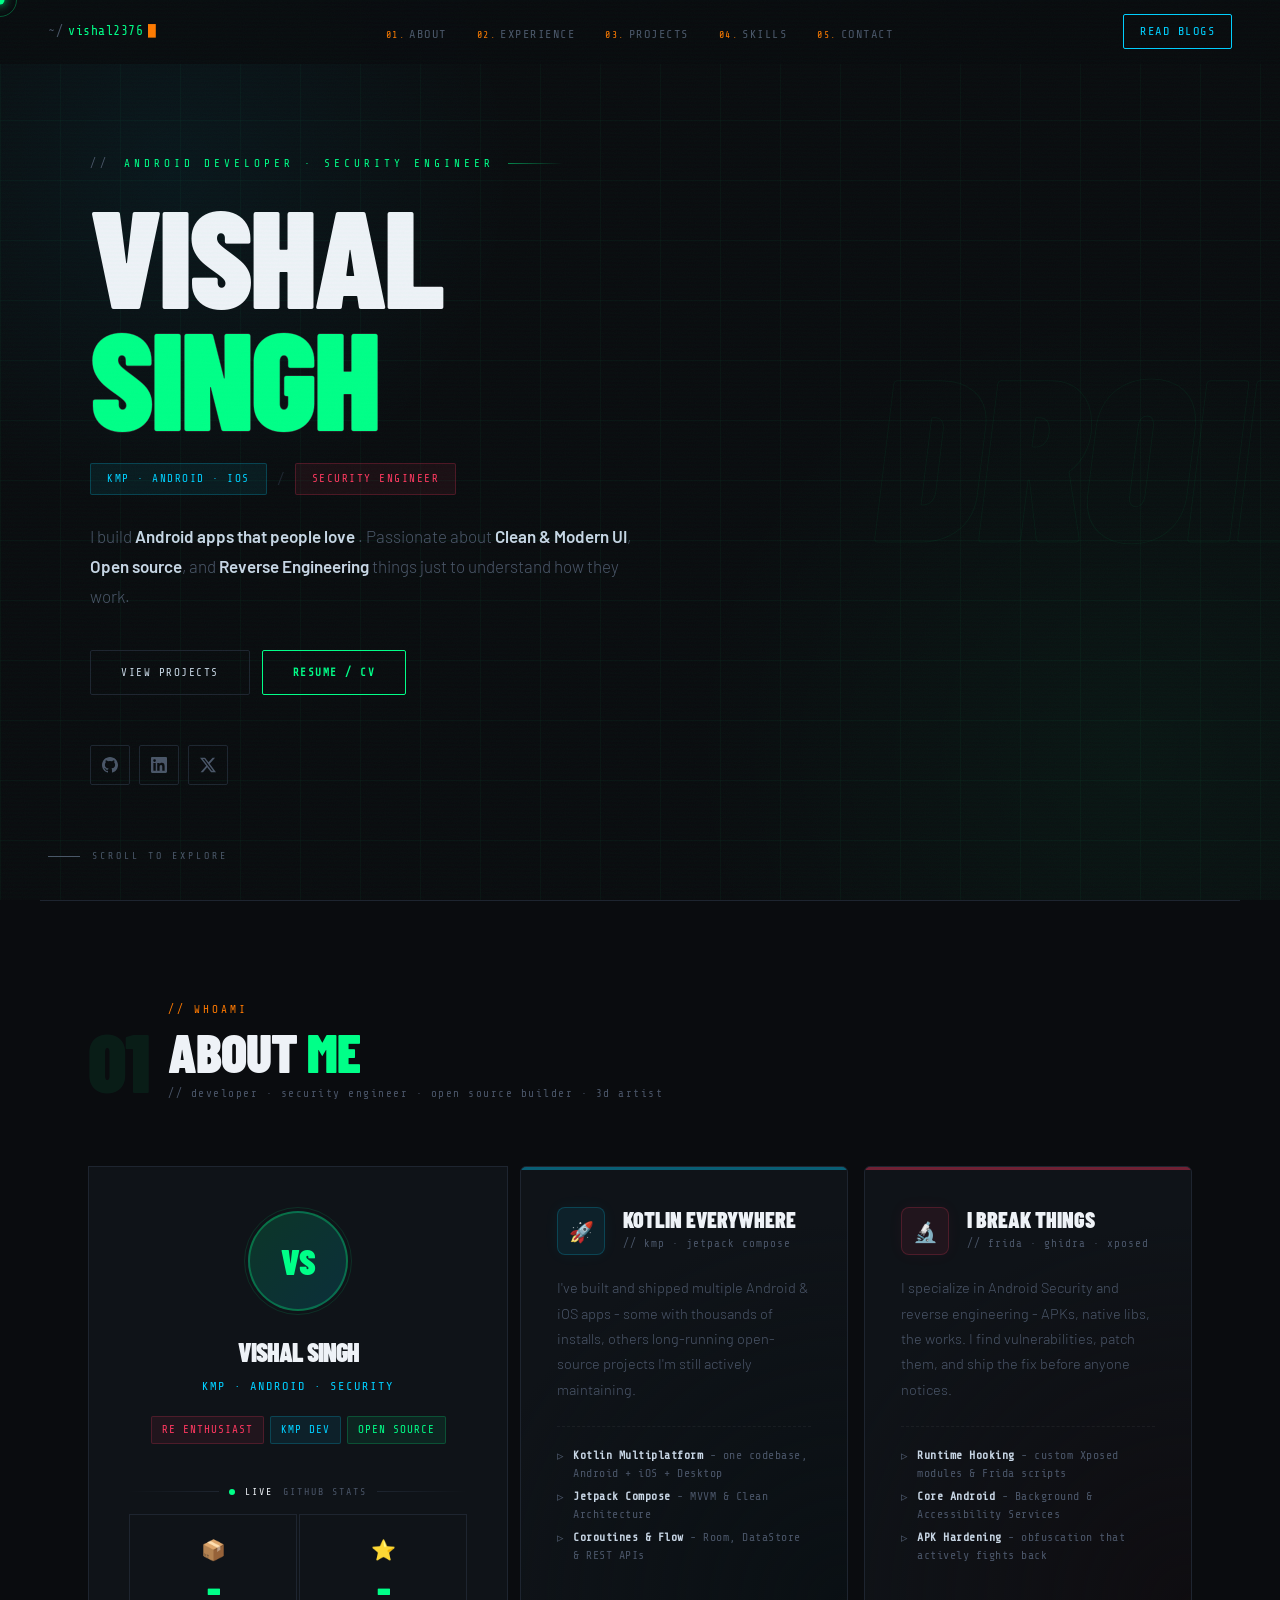
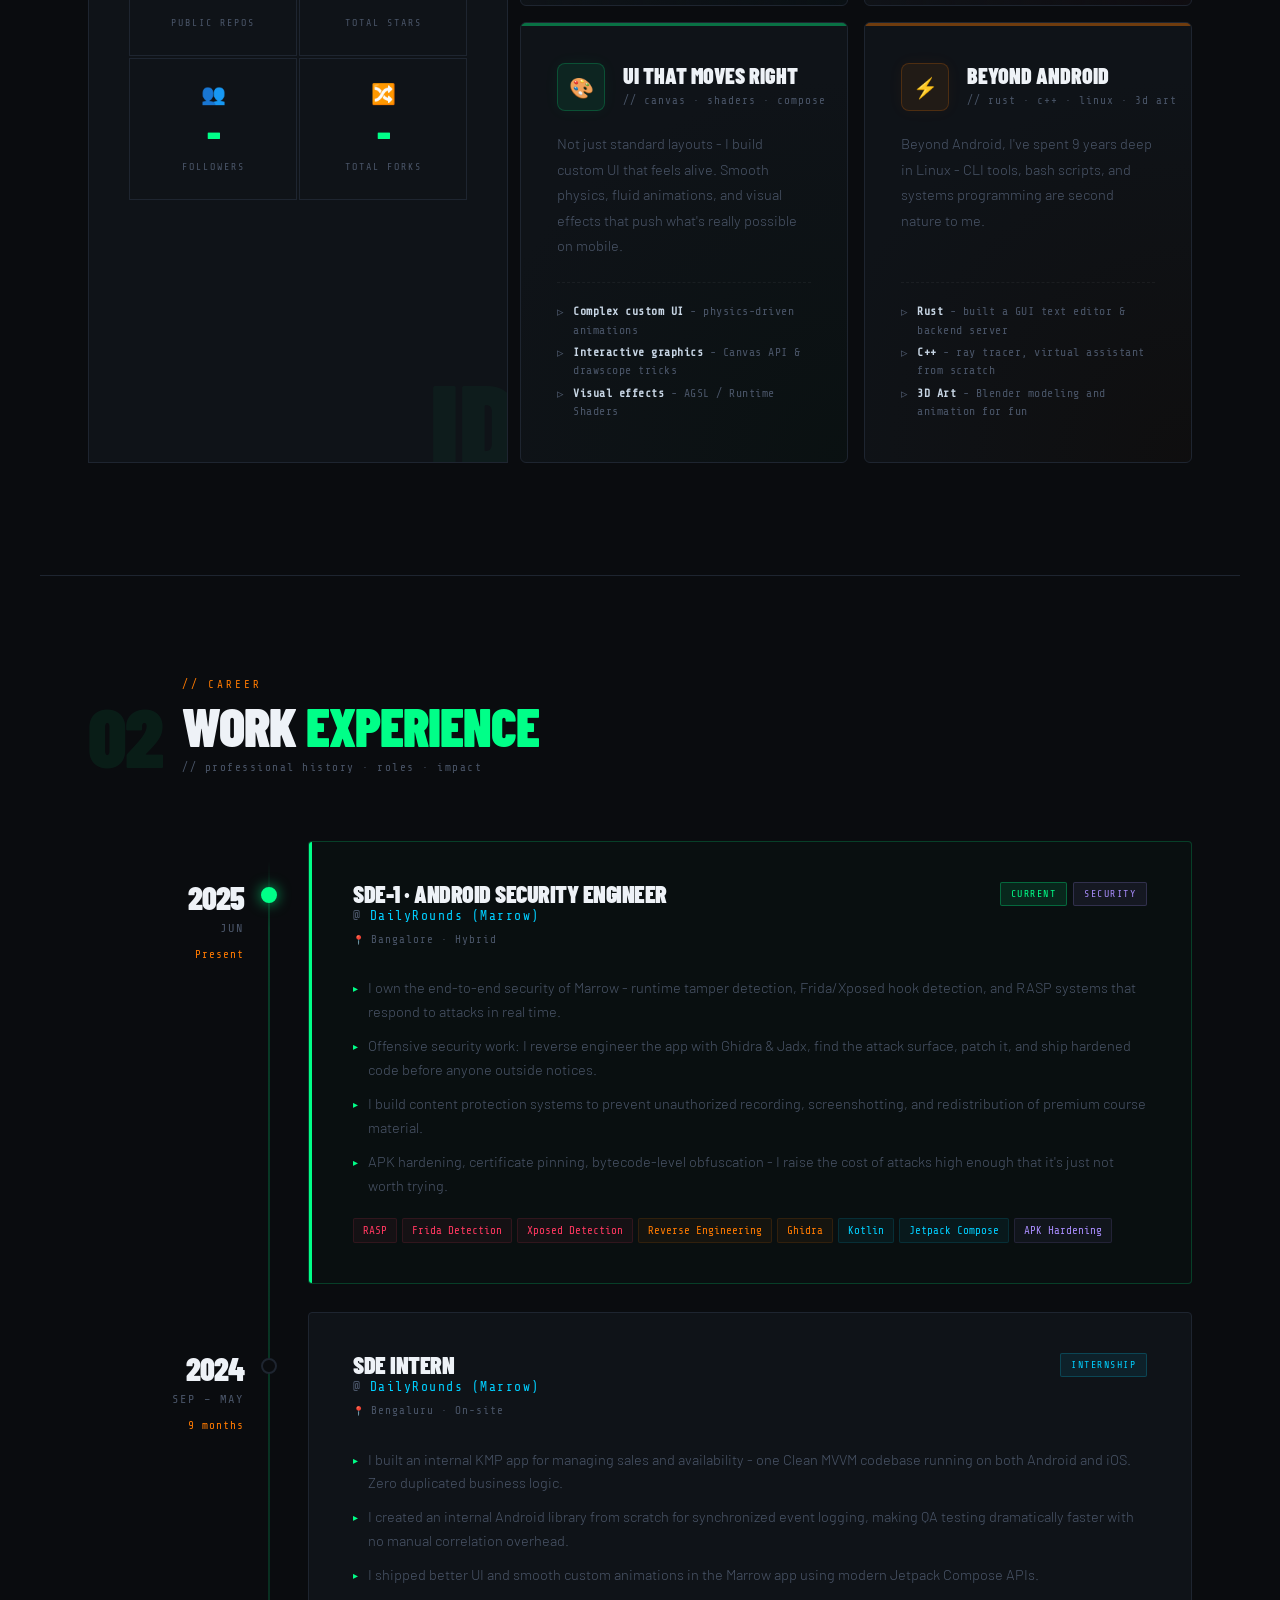
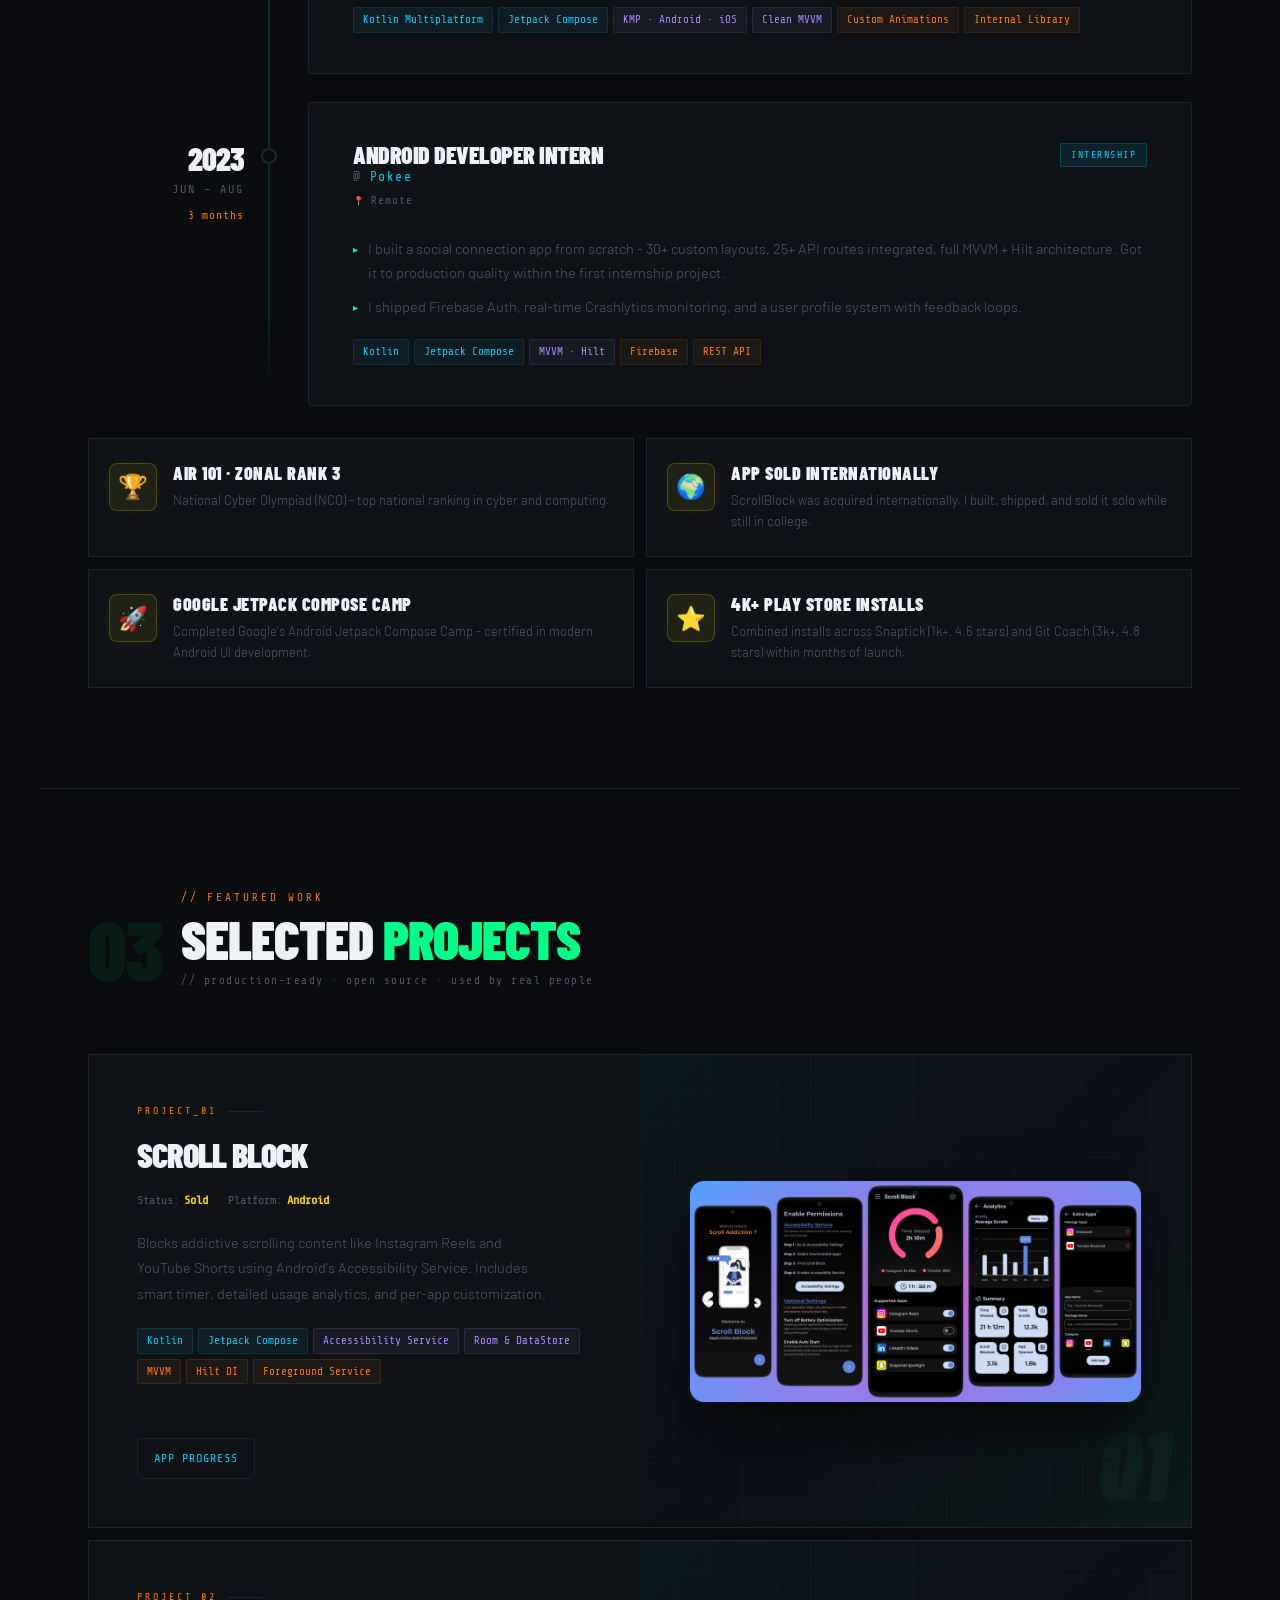
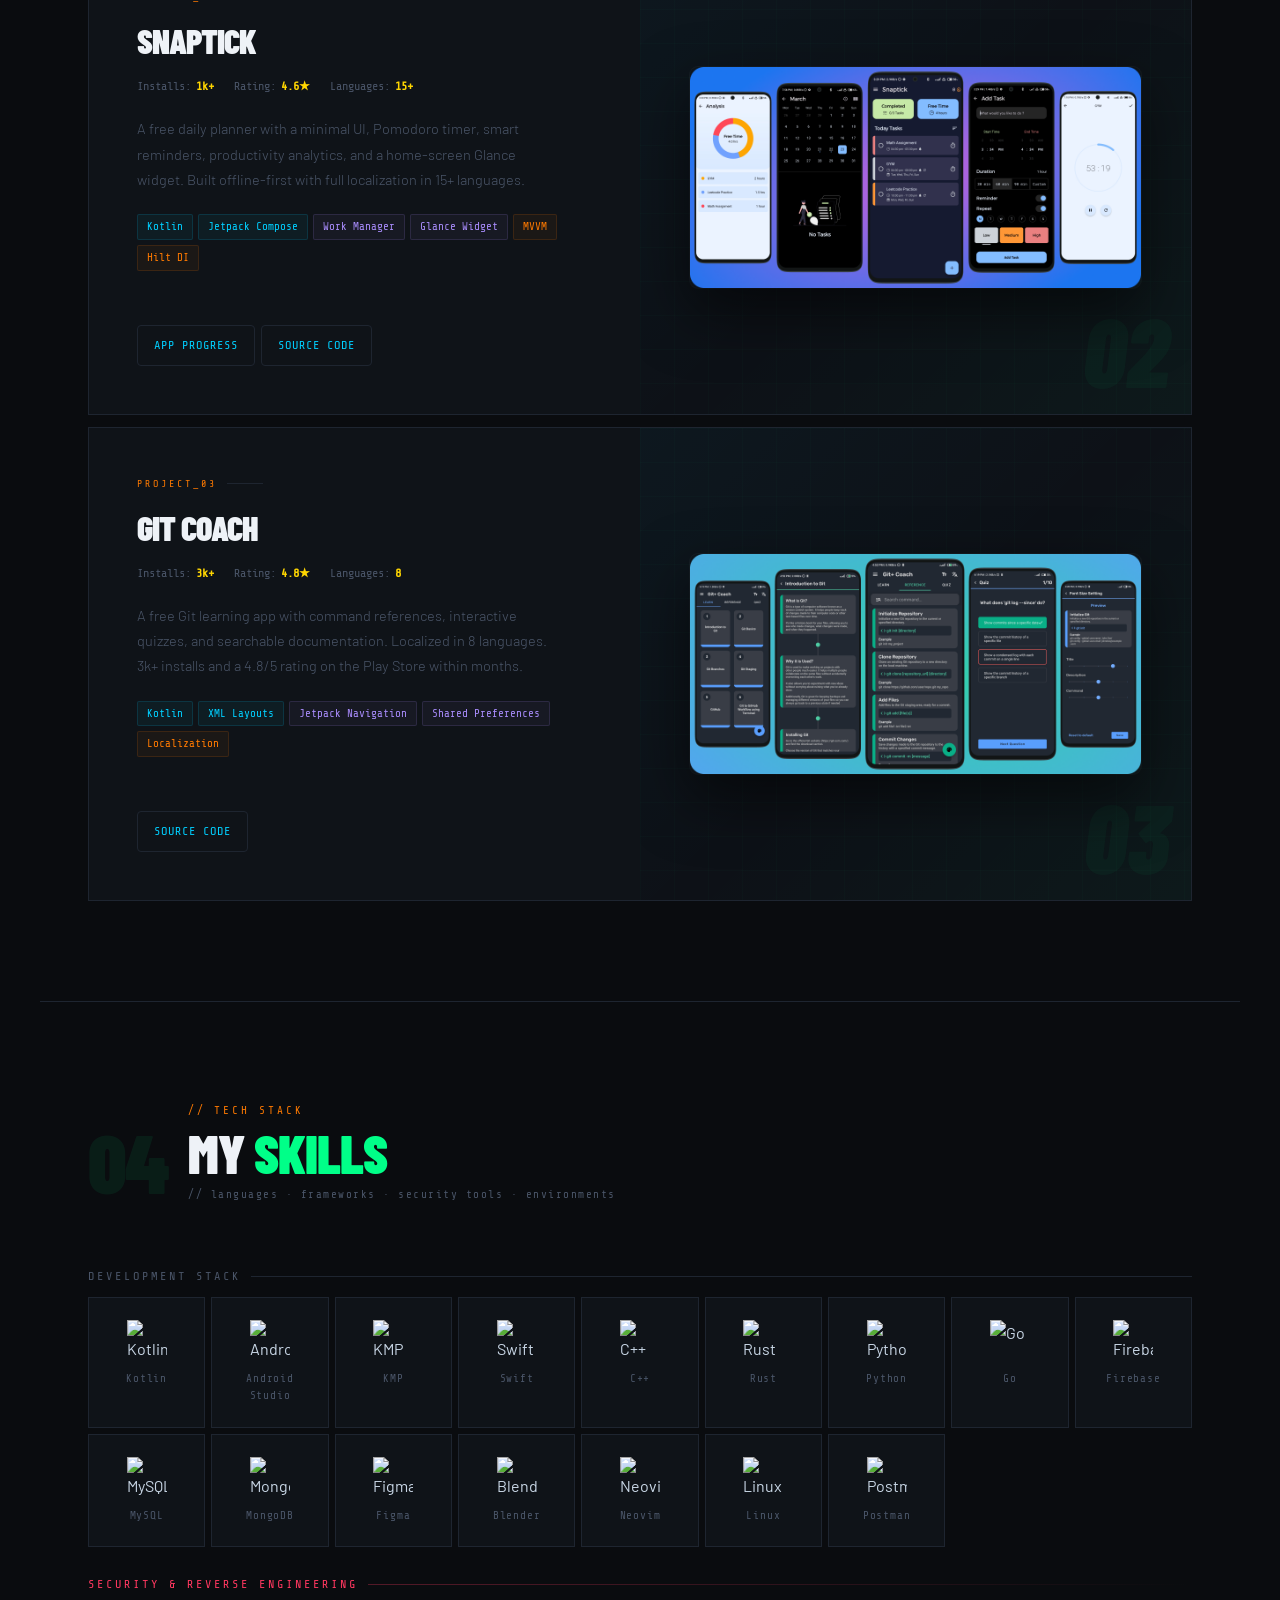
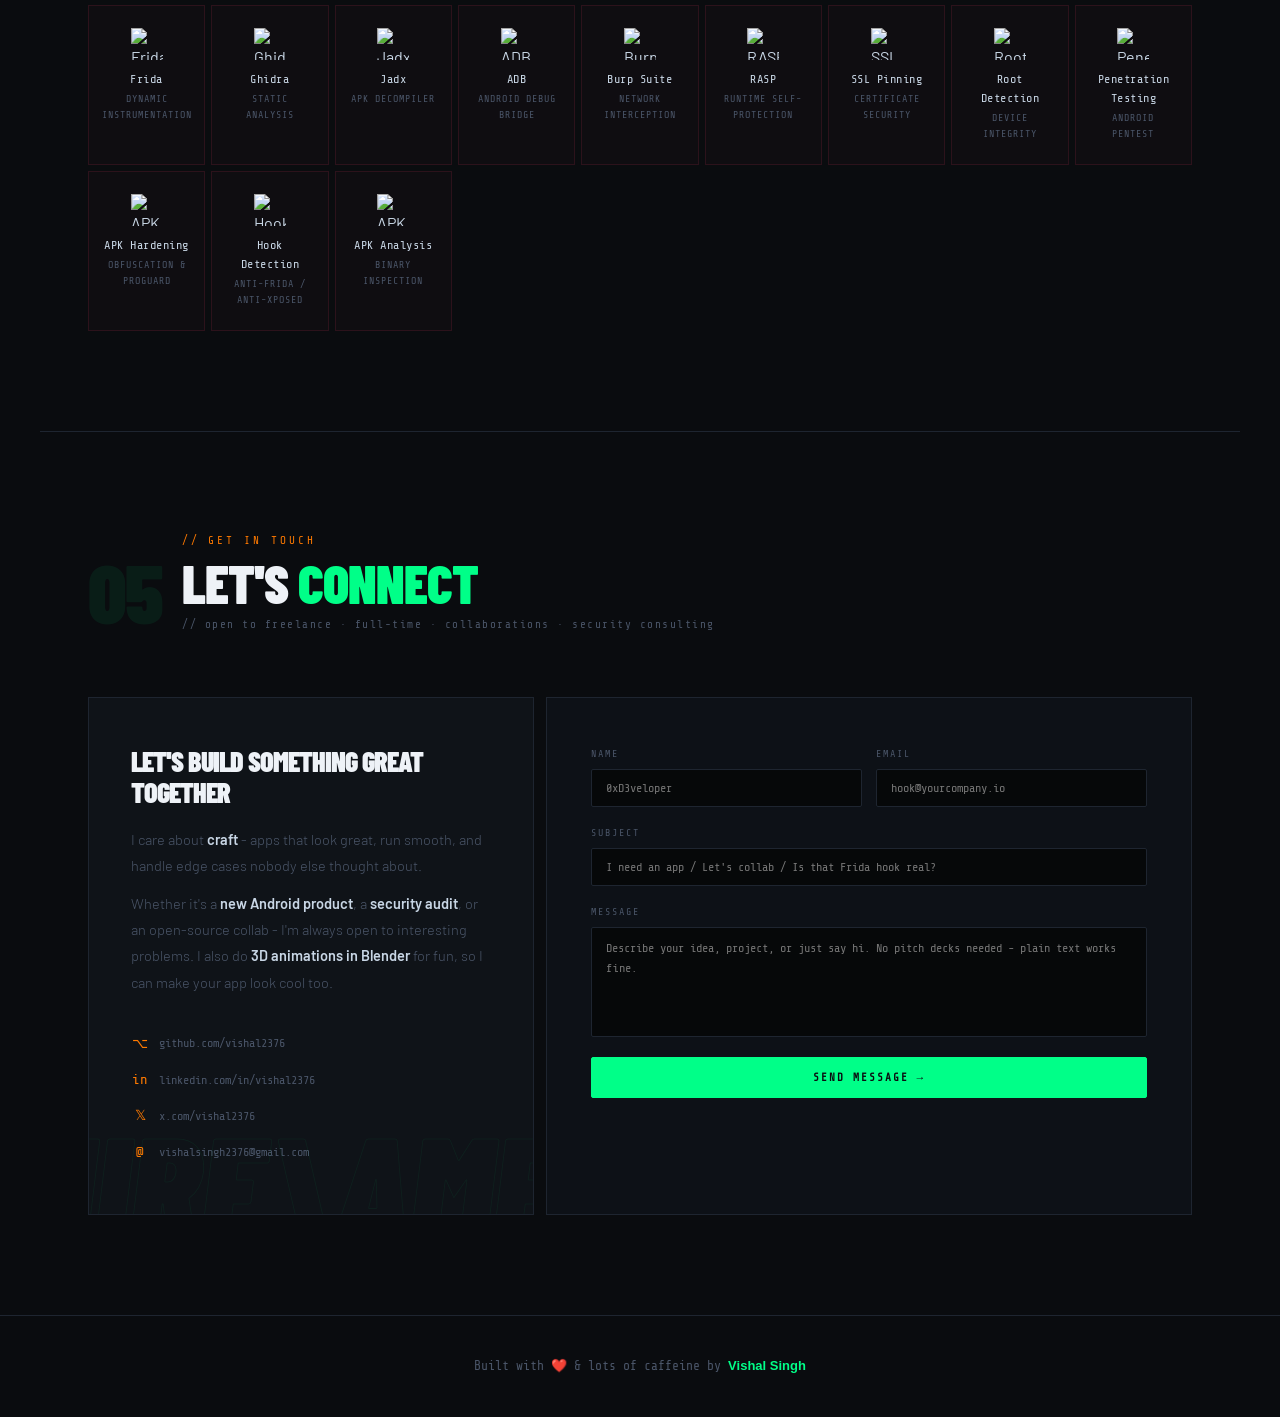
==== commit 2653de9b: "fix: minor changes" ====
--- a/index.html
+++ b/index.html
@@ -161,18 +161,8 @@
 
 <!-- ═══════ FOOTER ═══════ -->
 <div class="foot-wrap">
-  <div class="foot">
-    <div class="foot-l"><span>vishal2376</span>.github.io - Built with Kotlin in ❤️ & lots of caffeine</div>
-    <div class="h-soc" style="opacity:1">
-      <a href="https://github.com/vishal2376" target="_blank" rel="noopener" class="soc"><svg viewBox="0 0 24 24"><path d="M12 0C5.37 0 0 5.37 0 12c0 5.3 3.44 9.8 8.21 11.39.6.11.82-.26.82-.58v-2.03c-3.34.73-4.04-1.6-4.04-1.6-.55-1.4-1.34-1.77-1.34-1.77-1.1-.74.08-.73.08-.73 1.2.09 1.84 1.24 1.84 1.24 1.07 1.83 2.81 1.3 3.5 1 .11-.78.42-1.3.76-1.6-2.67-.3-5.47-1.33-5.47-5.93 0-1.31.47-2.38 1.24-3.22-.13-.3-.54-1.52.12-3.18 0 0 1-.32 3.3 1.23a11.5 11.5 0 0 1 6 0c2.28-1.55 3.29-1.23 3.29-1.23.66 1.66.25 2.88.12 3.18.77.84 1.24 1.91 1.24 3.22 0 4.61-2.81 5.63-5.48 5.92.43.37.81 1.1.81 2.22v3.29c0 .32.22.7.83.58C20.57 21.8 24 17.3 24 12c0-6.63-5.37-12-12-12z"/></svg></a>
-      <a href="https://www.linkedin.com/in/vishal2376/" target="_blank" rel="noopener" class="soc"><svg viewBox="0 0 24 24"><path d="M20.45 20.45h-3.55v-5.57c0-1.33-.03-3.04-1.85-3.04-1.85 0-2.14 1.45-2.14 2.94v5.67H9.35V9h3.41v1.56h.05c.48-.9 1.64-1.85 3.37-1.85 3.6 0 4.27 2.37 4.27 5.45v6.29zM5.34 7.43a2.06 2.06 0 1 1 0-4.12 2.06 2.06 0 0 1 0 4.12zM7.12 20.45H3.56V9h3.56v11.45zM22.22 0H1.77C.79 0 0 .77 0 1.73v20.54C0 23.23.79 24 1.77 24h20.45c.98 0 1.78-.77 1.78-1.73V1.73C24 .77 23.2 0 22.22 0z"/></svg></a>
-      <a href="https://x.com/vishal2376" target="_blank" rel="noopener" class="soc"><svg viewBox="0 0 24 24"><path d="M18.9 1h3.7l-8 9.2L24 23h-7.4l-5.8-7.5L4.5 23H.8l8.6-9.8L0 1h7.6l5.2 6.8L18.9 1zm-1.3 19.7h2L6.5 3H4.3L17.6 20.7z"/></svg></a>
-    </div>
-    <div class="foot-r">
-      <a href="https://github.com/vishal2376/vishal2376.github.io" target="_blank" rel="noopener">View Source</a>
-      <span style="color:var(--border)">·</span>
-      <span>© 2025 Vishal Singh</span>
-    </div>
+  <div class="foot" style="display:flex;justify-content:center;text-align:center;">
+    <div class="foot-l" style="font-size:13px;">Built with ❤️ & lots of caffeine by <span style="font-family:'Inter', sans-serif;font-weight:600;">Vishal Singh</span></div>
   </div>
 </div>
 
--- a/style.css
+++ b/style.css
@@ -53,10 +53,10 @@
 .nav-links .ni{color:var(--orange);margin-right:4px;font-size:10px}
 .nav-cv{font-family:var(--mono);font-size:12px;padding:7px 16px;border:1px solid var(--green);color:var(--green);text-decoration:none;border-radius:2px;transition:all .2s;letter-spacing:1px;background:transparent;text-transform:uppercase}
 .nav-cv:hover{background:var(--green);color:var(--bg)}
-.nav-blog{font-family:var(--mono);font-size:12px;padding:7px 16px;border:1px solid var(--cyan);color:var(--bg);text-decoration:none;border-radius:2px;transition:all .2s;letter-spacing:1.5px;background:var(--cyan);text-transform:uppercase;position:relative;overflow:hidden}
+.nav-blog{font-family:var(--mono);font-size:12px;padding:7px 16px;border:1px solid var(--cyan);color:var(--cyan);text-decoration:none;border-radius:2px;transition:all .2s;letter-spacing:1.5px;background:transparent;text-transform:uppercase;position:relative;overflow:hidden}
 .nav-blog::before{content:'';position:absolute;top:0;left:-100%;width:60%;height:100%;background:linear-gradient(90deg,transparent,rgba(255,255,255,.35),transparent);animation:navShimmer 2.2s ease-in-out infinite}
 @keyframes navShimmer{0%{left:-100%}60%,100%{left:150%}}
-.nav-blog:hover{background:transparent;color:var(--cyan);box-shadow:0 0 15px rgba(0,207,255,.3)}
+.nav-blog:hover{background:var(--cyan);color:var(--bg);box-shadow:0 0 15px rgba(0,207,255,.3)}
 .ham{display:none;flex-direction:column;gap:5px;background:none;border:1px solid var(--border);padding:9px 11px;border-radius:2px;cursor:pointer}
 .ham span{display:block;width:18px;height:1px;background:var(--text);transition:all .28s}
 .mob{display:none;position:fixed;top:64px;left:0;right:0;background:rgba(8,10,13,.97);backdrop-filter:blur(20px);border-bottom:1px solid var(--border);padding:20px 48px;flex-direction:column;gap:0;z-index:999}
@@ -97,10 +97,10 @@
 .h-desc strong{color:var(--text);font-weight:600}
 
 .h-btns{display:flex;gap:12px;margin-top:38px;flex-wrap:wrap;opacity:0;animation:su .6s .85s ease forwards}
-.btn-g{font-family:var(--mono);font-size:11px;padding:13px 30px;background:var(--green);color:var(--bg);text-decoration:none;border-radius:2px;font-weight:700;letter-spacing:1.5px;transition:all .2s;border:1px solid var(--green);text-transform:uppercase;position:relative;overflow:hidden}
+.btn-g{font-family:var(--mono);font-size:11px;padding:13px 30px;background:transparent;color:var(--green);text-decoration:none;border-radius:2px;font-weight:700;letter-spacing:1.5px;transition:all .2s;border:1px solid var(--green);text-transform:uppercase;position:relative;overflow:hidden}
 .btn-g::before{content:'';position:absolute;top:0;left:-100%;width:60%;height:100%;background:linear-gradient(90deg,transparent,rgba(255,255,255,.35),transparent);animation:btnShimmer 2.4s ease-in-out infinite}
 @keyframes btnShimmer{0%{left:-100%}60%,100%{left:150%}}
-.btn-g:hover{background:transparent;color:var(--green);box-shadow:0 0 20px rgba(0,255,136,.15)}
+.btn-g:hover{background:var(--green);color:var(--bg);box-shadow:0 0 20px rgba(0,255,136,.3)}
 .btn-g:hover::before{animation:none;opacity:0}
 .btn-o{font-family:var(--mono);font-size:11px;padding:13px 30px;background:transparent;color:var(--text);text-decoration:none;border-radius:2px;letter-spacing:1.5px;transition:all .2s;border:1px solid var(--border);text-transform:uppercase}
 .btn-o:hover{border-color:var(--text);color:var(--white)}
@@ -480,7 +480,7 @@
 
 /* ═══ CONTACT ═══ */
 .contact-grid{display:grid;grid-template-columns:1fr 1.45fr;gap:12px}
-.c-left{background:var(--panel);border:1px solid var(--border);padding:48px 42px;position:relative;overflow:hidden}
+.c-left{background:var(--panel);border:1px solid var(--border);padding:48px 42px;position:relative;overflow:hidden;display:flex;flex-direction:column;justify-content:center}
 .c-left::before{content:'HIRE\\AME';position:absolute;bottom:-36px;right:-24px;font-family:var(--cond);font-size:150px;font-weight:900;font-style:italic;color:transparent;-webkit-text-stroke:1px rgba(0,255,136,.05);line-height:.88;pointer-events:none;white-space:pre;user-select:none}
 .hire-tag{display:inline-flex;align-items:center;gap:8px;font-family:var(--mono);font-size:10px;color:var(--green);background:rgba(0,255,136,.07);border:1px solid rgba(0,255,136,.2);padding:6px 14px;border-radius:2px;letter-spacing:2px;text-transform:uppercase;margin-bottom:24px}
 .hire-dot{width:7px;height:7px;border-radius:50%;background:var(--green);animation:pp 2s infinite}
@@ -504,12 +504,19 @@
 
 /* ═══ FOOTER ═══ */
 .foot-wrap{border-top:1px solid var(--border);padding:40px 48px}
-.foot{max-width:1200px;margin:0 auto;display:flex;align-items:center;justify-content:space-between;flex-wrap:wrap;gap:16px}
-.foot-l{font-family:var(--mono);font-size:12px;color:var(--dim)}
+.foot{max-width:1200px;margin:0 auto;display:grid;grid-template-columns:1fr auto 1fr;align-items:center;gap:16px}
+.foot-l{font-family:var(--mono);font-size:12px;color:var(--dim);text-align:left}
 .foot-l span{color:var(--green)}
-.foot-r{font-family:var(--mono);font-size:11px;color:var(--dim);display:flex;gap:16px}
+.foot .h-soc{display:flex;justify-content:center}
+.foot-r{font-family:var(--mono);font-size:11px;color:var(--dim);display:flex;justify-content:flex-end;gap:16px;text-align:right}
 .foot-r a{color:var(--dim);text-decoration:none;transition:color .2s}
 .foot-r a:hover{color:var(--green)}
+
+@media(max-width: 768px) {
+  .foot{grid-template-columns:1fr;text-align:center}
+  .foot-l{text-align:center}
+  .foot-r{justify-content:center;text-align:center}
+}
 
 
 /* ═══ PROJECT IMAGE HOVER PREVIEW ═══ */
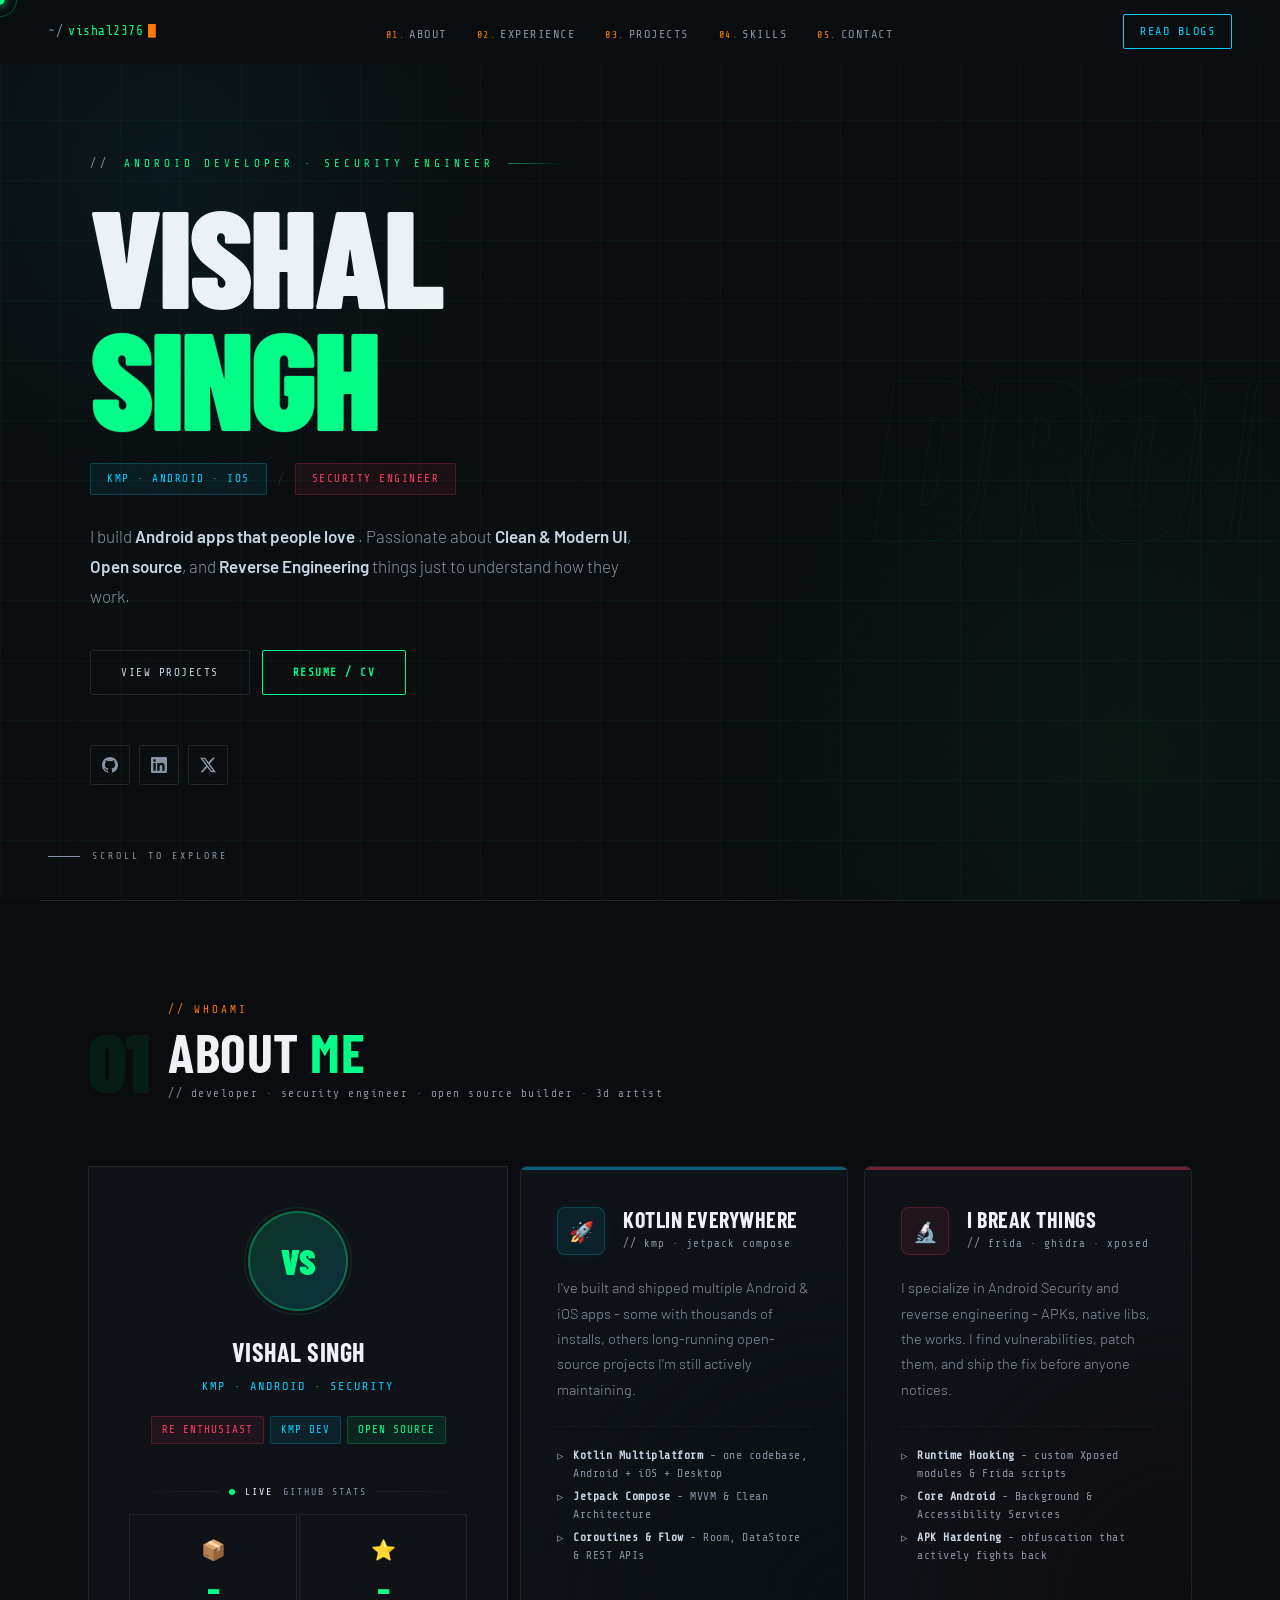
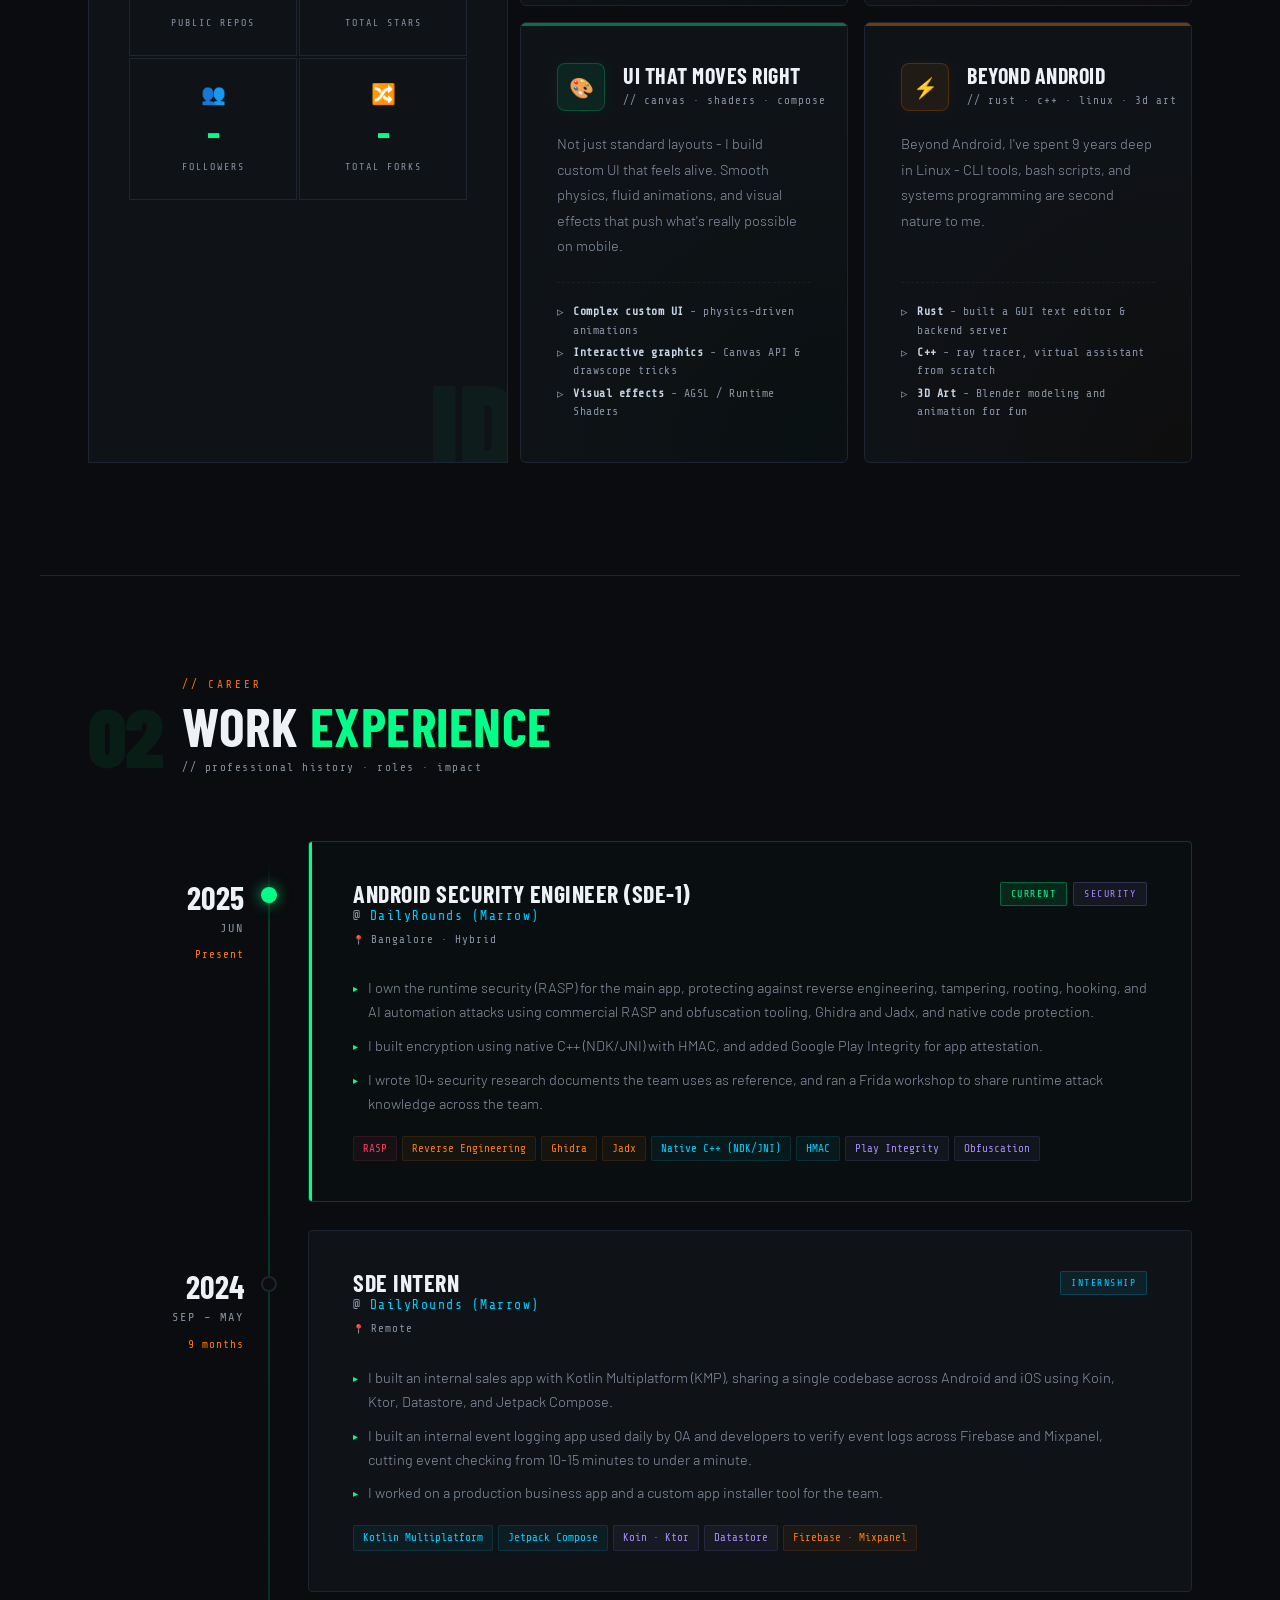
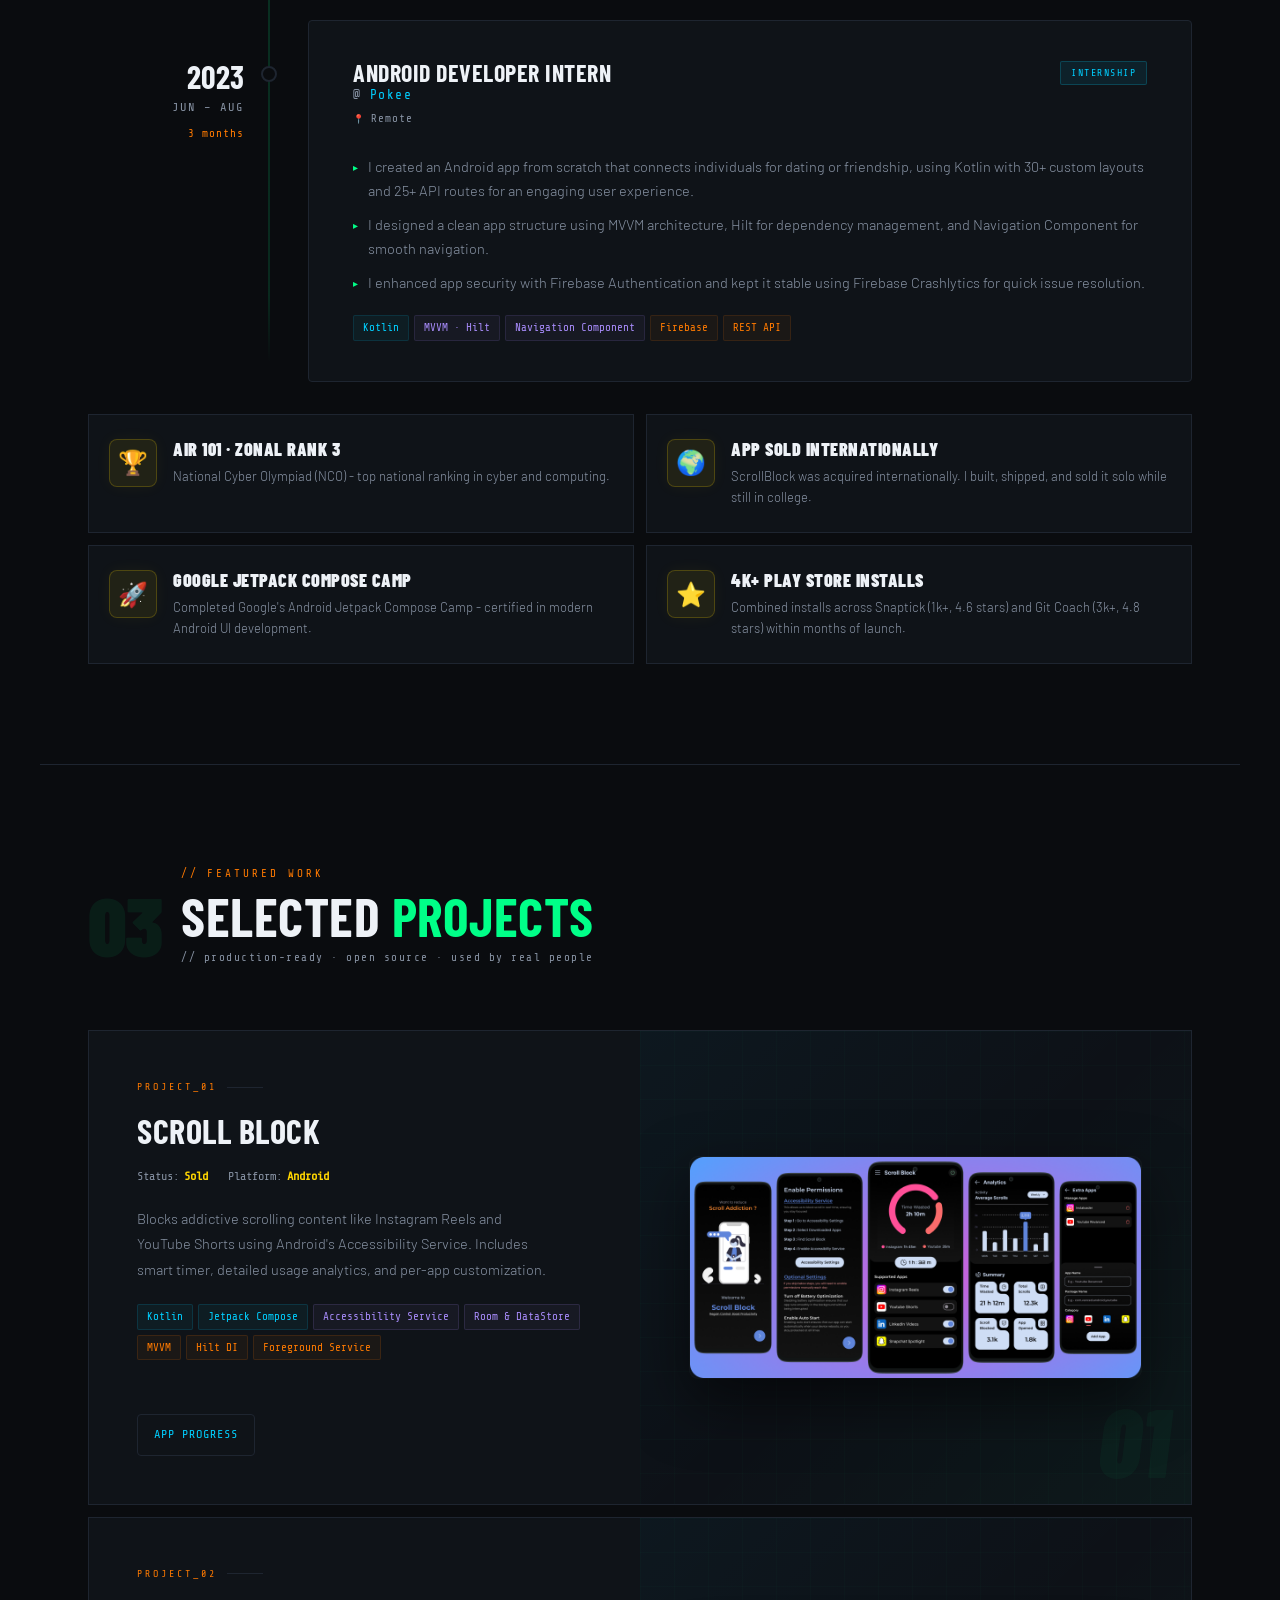
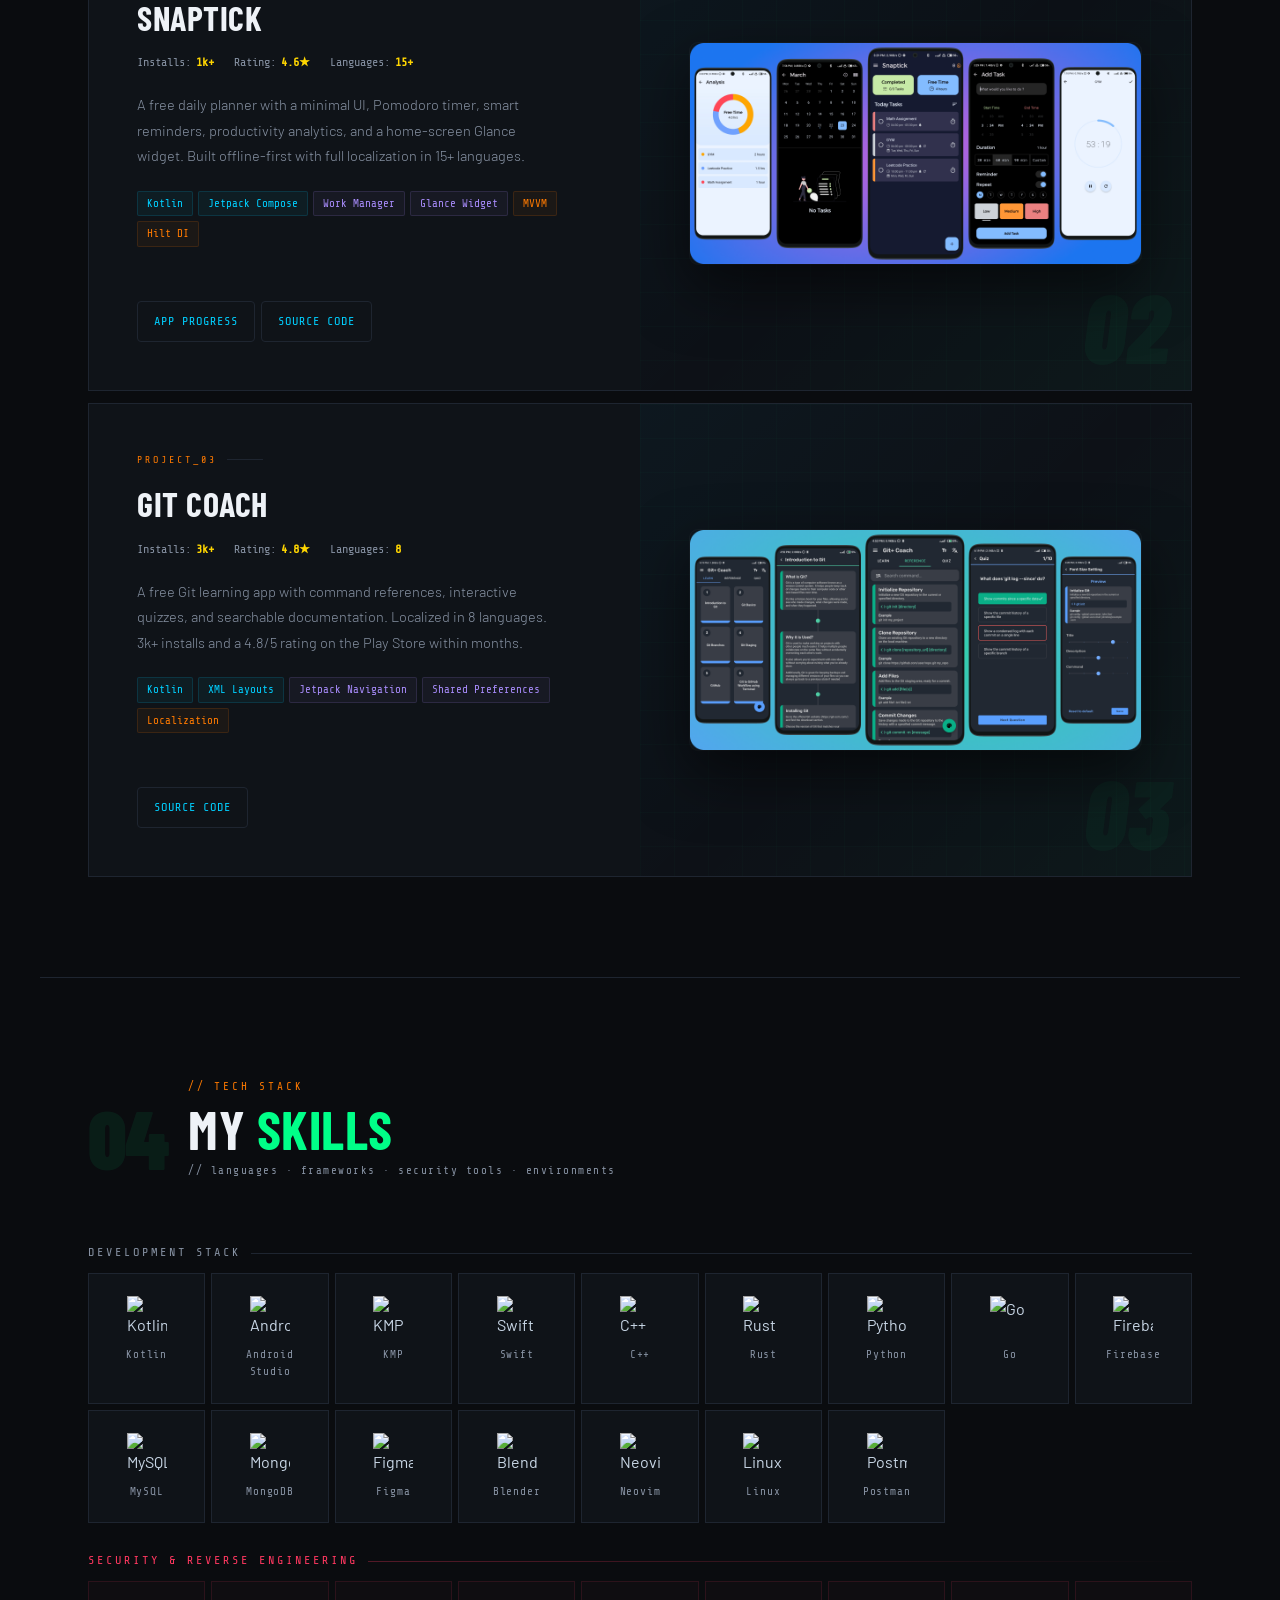
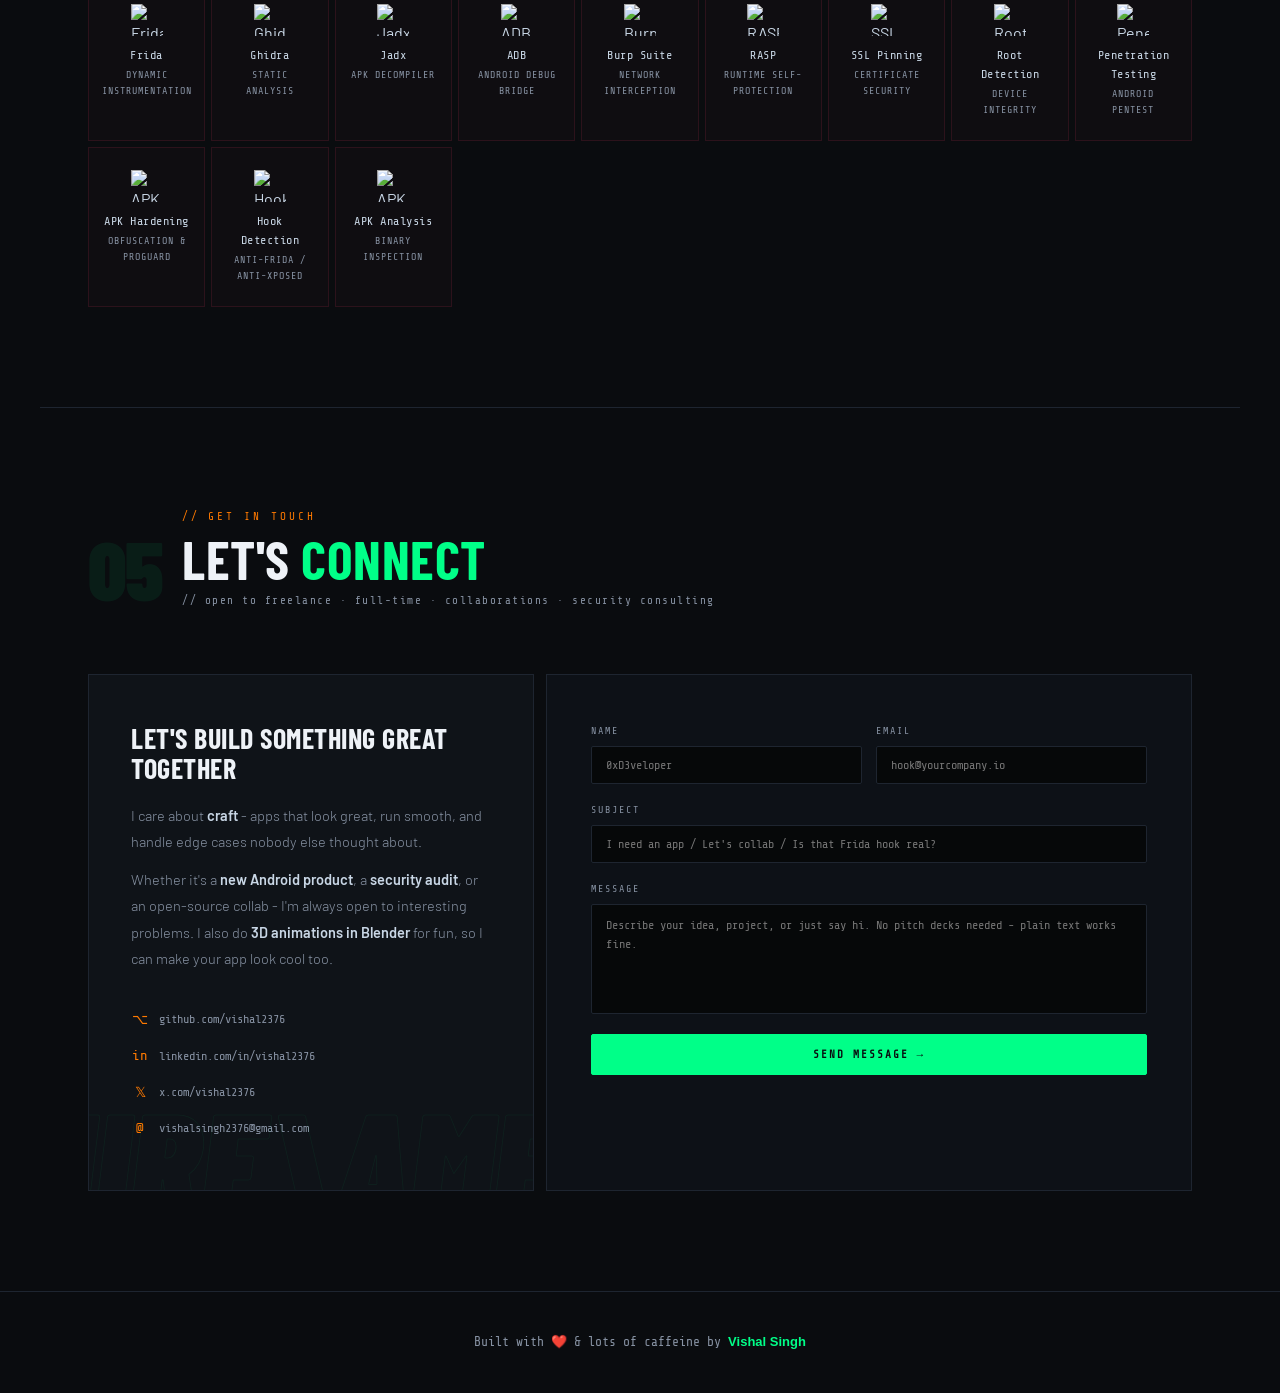
==== commit fc47b04f: "feat: cursor particle trail and floating CV button" ====
--- a/index.html
+++ b/index.html
@@ -169,6 +169,7 @@
 
 
 
+<a id="btn-cv" class="btn-g" href="#" target="_blank" rel="noopener" aria-label="Resume / CV">Resume / CV</a>
 <button id="btn-top" class="btn-top" aria-label="Go to top">↑</button>
 </body>
 </html>
--- a/style.css
+++ b/style.css
@@ -12,7 +12,7 @@
   --yellow: #ffd600;
   --purple: #a78bfa;
   --red:    #ff3860;
-  --dim:    #4a5568;
+  --dim:    #8792a3;
   --text:   #c8d6e5;
   --white:  #eef2f7;
   --mono:   'Share Tech Mono', monospace;
@@ -38,6 +38,9 @@
 #cur-r{position:fixed;width:34px;height:34px;border:1px solid rgba(0,255,136,.3);border-radius:50%;pointer-events:none;z-index:99998;transform:translate(-50%,-50%);transition:all .18s ease}
 body.on-link #cur{transform:translate(-50%,-50%) scale(2.2);background:transparent;border:1px solid var(--green);box-shadow:none}
 body.on-link #cur-r{transform:translate(-50%,-50%) scale(.3);opacity:0}
+
+/* Cursor particle trail (canvas) */
+#cur-canvas{position:fixed;inset:0;pointer-events:none;z-index:99997}
 
 /* ═══ NAV ═══ */
 .nav{position:fixed;top:0;left:0;right:0;z-index:1000;height:64px;padding:0 48px;display:flex;align-items:center;justify-content:space-between;background:rgba(10,12,15,.88);backdrop-filter:blur(18px);border-bottom:1px solid transparent;transition:border-color .3s}
@@ -123,15 +126,23 @@
 .sec-n{font-family:var(--cond);font-size:84px;font-weight:900;color:rgba(0,255,136,.07);line-height:1;flex-shrink:0;user-select:none;letter-spacing:-2px}
 .sec-t .stag{font-family:var(--mono);font-size:11px;color:var(--orange);letter-spacing:3px;text-transform:uppercase;margin-bottom:6px;display:flex;align-items:center;gap:8px}
 .sec-t .stag::before{content:'//'}
-.sec-t h2{font-family:var(--cond);font-size:clamp(32px,4.5vw,54px);font-weight:900;text-transform:uppercase;letter-spacing:-1px;color:var(--white);line-height:1}
+.sec-t h2{font-family:var(--cond);font-size:clamp(32px,4.5vw,54px);font-weight:700;text-transform:uppercase;letter-spacing:.5px;color:var(--white);line-height:1}
 .sec-t h2 em{font-style:normal;color:var(--green)}
 .sec-t .ssub{font-family:var(--mono);font-size:11px;color:var(--dim);margin-top:6px;letter-spacing:1.5px}
 .sec-t .f-ok{font-family:var(--mono);font-size:12px;color:var(--green);text-align:center;margin-top:20px;display:none;letter-spacing:1px}
 
 /* ═══ GO TO TOP BUTTON ═══ */
-.btn-top{position:fixed;bottom:40px;right:40px;width:44px;height:44px;background:var(--panel);border:1px solid var(--border);color:var(--cyan);font-family:var(--mono);font-size:20px;border-radius:4px;cursor:pointer;z-index:9000;display:flex;align-items:center;justify-content:center;opacity:0;pointer-events:none;transform:translateY(20px);transition:all .3s cubic-bezier(0.34,1.56,0.64,1);box-shadow:0 4px 12px rgba(0,0,0,.5)}
+.btn-top{position:fixed;bottom:40px;right:40px;width:44px;height:44px;background:var(--panel);border:1px solid var(--cyan);color:var(--cyan);font-family:var(--mono);font-size:20px;border-radius:4px;cursor:pointer;z-index:9000;display:flex;align-items:center;justify-content:center;opacity:0;pointer-events:none;transform:translateY(20px);transition:all .3s cubic-bezier(0.34,1.56,0.64,1);box-shadow:0 4px 12px rgba(0,0,0,.5)}
 .btn-top.show{opacity:1;pointer-events:auto;transform:translateY(0)}
 .btn-top:hover{background:var(--cyan);color:var(--bg);border-color:var(--cyan);box-shadow:0 0 15px rgba(0,207,255,.3);transform:translateY(-3px)}
+
+/* Floating Resume/CV button — identical to the hero .btn-g (shimmer + hover),
+   docked left of the go-to-top button. Reveal slides like .btn-top; hover
+   timing (.2s) is kept matching .btn-g so the fill animates the same way. */
+#btn-cv{position:fixed;bottom:41px;right:96px;z-index:9000;background:var(--panel);opacity:0;pointer-events:none;transform:translateY(20px);transition:opacity .3s cubic-bezier(0.34,1.56,0.64,1),transform .3s cubic-bezier(0.34,1.56,0.64,1),background .2s,color .2s,box-shadow .2s;box-shadow:0 4px 12px rgba(0,0,0,.5)}
+#btn-cv.show{opacity:1;pointer-events:auto;transform:translateY(0)}
+/* ID-level hover so it beats #btn-cv's base background (matches .btn-g fill) */
+#btn-cv:hover{background:var(--green);color:var(--bg);box-shadow:0 0 20px rgba(0,255,136,.3)}
 
 /* ═══ FOOTER ═══ */
 /* reveal */
@@ -174,7 +185,7 @@
 .avatar{width:100px;height:100px;border-radius:50%;background:linear-gradient(135deg,rgba(0,255,136,.15),rgba(0,207,255,.15));border:2px solid rgba(0,255,136,.3);display:flex;align-items:center;justify-content:center;font-family:var(--cond);font-size:36px;font-weight:900;color:var(--green);margin-bottom:20px;position:relative}
 .avatar::after{content:'';position:absolute;inset:-6px;border-radius:50%;border:1px solid rgba(0,255,136,.12);animation:spin 8s linear infinite}
 @keyframes spin{to{transform:rotate(360deg)}}
-.id-name{font-family:var(--cond);font-size:26px;font-weight:900;color:var(--white);text-transform:uppercase;letter-spacing:-1px;margin-bottom:4px}
+.id-name{font-family:var(--cond);font-size:26px;font-weight:700;color:var(--white);text-transform:uppercase;letter-spacing:.5px;margin-bottom:4px}
 .id-role{font-family:var(--mono);font-size:12px;color:var(--cyan);letter-spacing:2px;text-transform:uppercase;margin-bottom:20px}
 .id-badges{display:flex;flex-wrap:wrap;gap:6px;justify-content:center;margin-bottom:20px}
 .id-badge{font-family:var(--mono);font-size:11px;padding:4px 10px;border-radius:2px;letter-spacing:1px;text-transform:uppercase}
@@ -200,7 +211,7 @@
 .gh-stat::before{content:'';position:absolute;top:0;left:0;right:0;height:2px;background:var(--green);transform:scaleX(0);transition:transform .3s ease;transform-origin:left}
 .gh-stat:hover::before{transform:scaleX(1)}
 .gh-stat-icon{font-size:20px;line-height:1}
-.gh-stat-n{font-family:var(--cond);font-size:40px;font-weight:900;color:var(--green);line-height:1;letter-spacing:-1px}
+.gh-stat-n{font-family:var(--cond);font-size:40px;font-weight:700;color:var(--green);line-height:1;letter-spacing:0}
 .gh-stat-l{font-family:var(--mono);font-size:10px;color:var(--dim);letter-spacing:2px;text-transform:uppercase;text-align:center}
 /* beyond android section */
 .beyond-grid{display:grid;grid-template-columns:repeat(auto-fill,minmax(200px,1fr));gap:2px;margin-top:16px}
@@ -250,7 +261,7 @@
 .ic-icon-o{background:rgba(255,122,0,.08);border:1px solid rgba(255,122,0,.2);color:var(--orange);box-shadow:0 0 15px rgba(255,122,0,.05)}
 .ic-icon-r{background:rgba(255,56,96,.08);border:1px solid rgba(255,56,96,.2);color:var(--red);box-shadow:0 0 15px rgba(255,56,96,.05)}
 
-.ic-title{font-family:var(--cond);font-size:22px;font-weight:900;color:var(--white);text-transform:uppercase;letter-spacing:0px;line-height:1.1;margin-bottom:4px}
+.ic-title{font-family:var(--cond);font-size:22px;font-weight:700;color:var(--white);text-transform:uppercase;letter-spacing:.5px;line-height:1.1;margin-bottom:4px}
 .ic-sub{font-family:var(--mono);font-size:11px;color:var(--dim);letter-spacing:1px;margin-top:0;white-space:nowrap;overflow:hidden;text-overflow:ellipsis}
 
 .ic-body{font-size:14.5px;color:var(--dim);line-height:1.75;font-weight:300;flex-grow:1;margin-bottom:24px}
@@ -298,7 +309,7 @@
 @keyframes dotPulse{0%,100%{box-shadow:0 0 14px rgba(0,255,136,.7)}50%{box-shadow:0 0 24px rgba(0,255,136,.4),0 0 48px rgba(0,255,136,.15)}}
 
 .tl-date{padding:40px 24px 40px 0;text-align:right}
-.tl-year{font-family:var(--cond);font-size:32px;font-weight:900;color:var(--white);line-height:1;display:block;letter-spacing:-1px}
+.tl-year{font-family:var(--cond);font-size:32px;font-weight:700;color:var(--white);line-height:1;display:block;letter-spacing:0}
 .tl-month{font-family:var(--mono);font-size:12px;color:var(--dim);letter-spacing:2px;text-transform:uppercase;margin-top:6px;display:block}
 .tl-duration{font-family:var(--mono);font-size:11px;color:var(--orange);letter-spacing:1px;margin-top:8px;display:block}
 
@@ -309,7 +320,7 @@
 .tl-item.active-role .tl-card::after{height:100%}
 
 .tl-top{display:flex;align-items:flex-start;justify-content:space-between;flex-wrap:wrap;gap:12px;margin-bottom:8px}
-.tl-role{font-family:var(--cond);font-size:24px;font-weight:900;color:var(--white);text-transform:uppercase;letter-spacing:-0.5px;line-height:1}
+.tl-role{font-family:var(--cond);font-size:24px;font-weight:700;color:var(--white);text-transform:uppercase;letter-spacing:.5px;line-height:1}
 .tl-badges{display:flex;gap:6px;flex-wrap:wrap;align-items:center}
 .tl-badge{font-family:var(--mono);font-size:10px;padding:3px 10px;border-radius:2px;letter-spacing:1.5px;text-transform:uppercase}
 .tb-now{background:rgba(0,255,136,.1);color:var(--green);border:1px solid rgba(0,255,136,.3)}
@@ -381,7 +392,7 @@
 .p-idx{font-family:var(--mono);font-size:10px;color:var(--dim);letter-spacing:3px;text-transform:uppercase;margin-bottom:18px;display:flex;align-items:center;gap:10px}
 .p-idx span{color:var(--orange)}
 .p-idx::after{content:'';height:1px;width:36px;background:var(--border)}
-.p-name{font-family:var(--cond);font-size:34px;font-weight:900;color:var(--white);text-transform:uppercase;letter-spacing:-1px;line-height:1.05;margin-bottom:18px}
+.p-name{font-family:var(--cond);font-size:34px;font-weight:700;color:var(--white);text-transform:uppercase;letter-spacing:.5px;line-height:1.05;margin-bottom:18px}
 .p-badge{display:none}
 .p-desc{font-size:14.5px;color:var(--dim);line-height:1.75;margin-bottom:22px;font-weight:300;max-width:420px}
 .p-tags{display:flex;flex-wrap:wrap;gap:5px;margin-bottom:26px}
@@ -484,7 +495,7 @@
 .c-left::before{content:'HIRE\\AME';position:absolute;bottom:-36px;right:-24px;font-family:var(--cond);font-size:150px;font-weight:900;font-style:italic;color:transparent;-webkit-text-stroke:1px rgba(0,255,136,.05);line-height:.88;pointer-events:none;white-space:pre;user-select:none}
 .hire-tag{display:inline-flex;align-items:center;gap:8px;font-family:var(--mono);font-size:10px;color:var(--green);background:rgba(0,255,136,.07);border:1px solid rgba(0,255,136,.2);padding:6px 14px;border-radius:2px;letter-spacing:2px;text-transform:uppercase;margin-bottom:24px}
 .hire-dot{width:7px;height:7px;border-radius:50%;background:var(--green);animation:pp 2s infinite}
-.c-left h3{font-family:var(--cond);font-size:28px;font-weight:900;color:var(--white);text-transform:uppercase;letter-spacing:-1px;line-height:1.1;margin-bottom:18px}
+.c-left h3{font-family:var(--cond);font-size:28px;font-weight:700;color:var(--white);text-transform:uppercase;letter-spacing:.5px;line-height:1.1;margin-bottom:18px}
 .c-left p{font-size:14.5px;color:var(--dim);line-height:1.8;margin-bottom:12px;font-weight:300}
 .c-left p strong{color:var(--text);font-weight:600}
 .c-links{margin-top:24px;display:flex;flex-direction:column;gap:10px}
